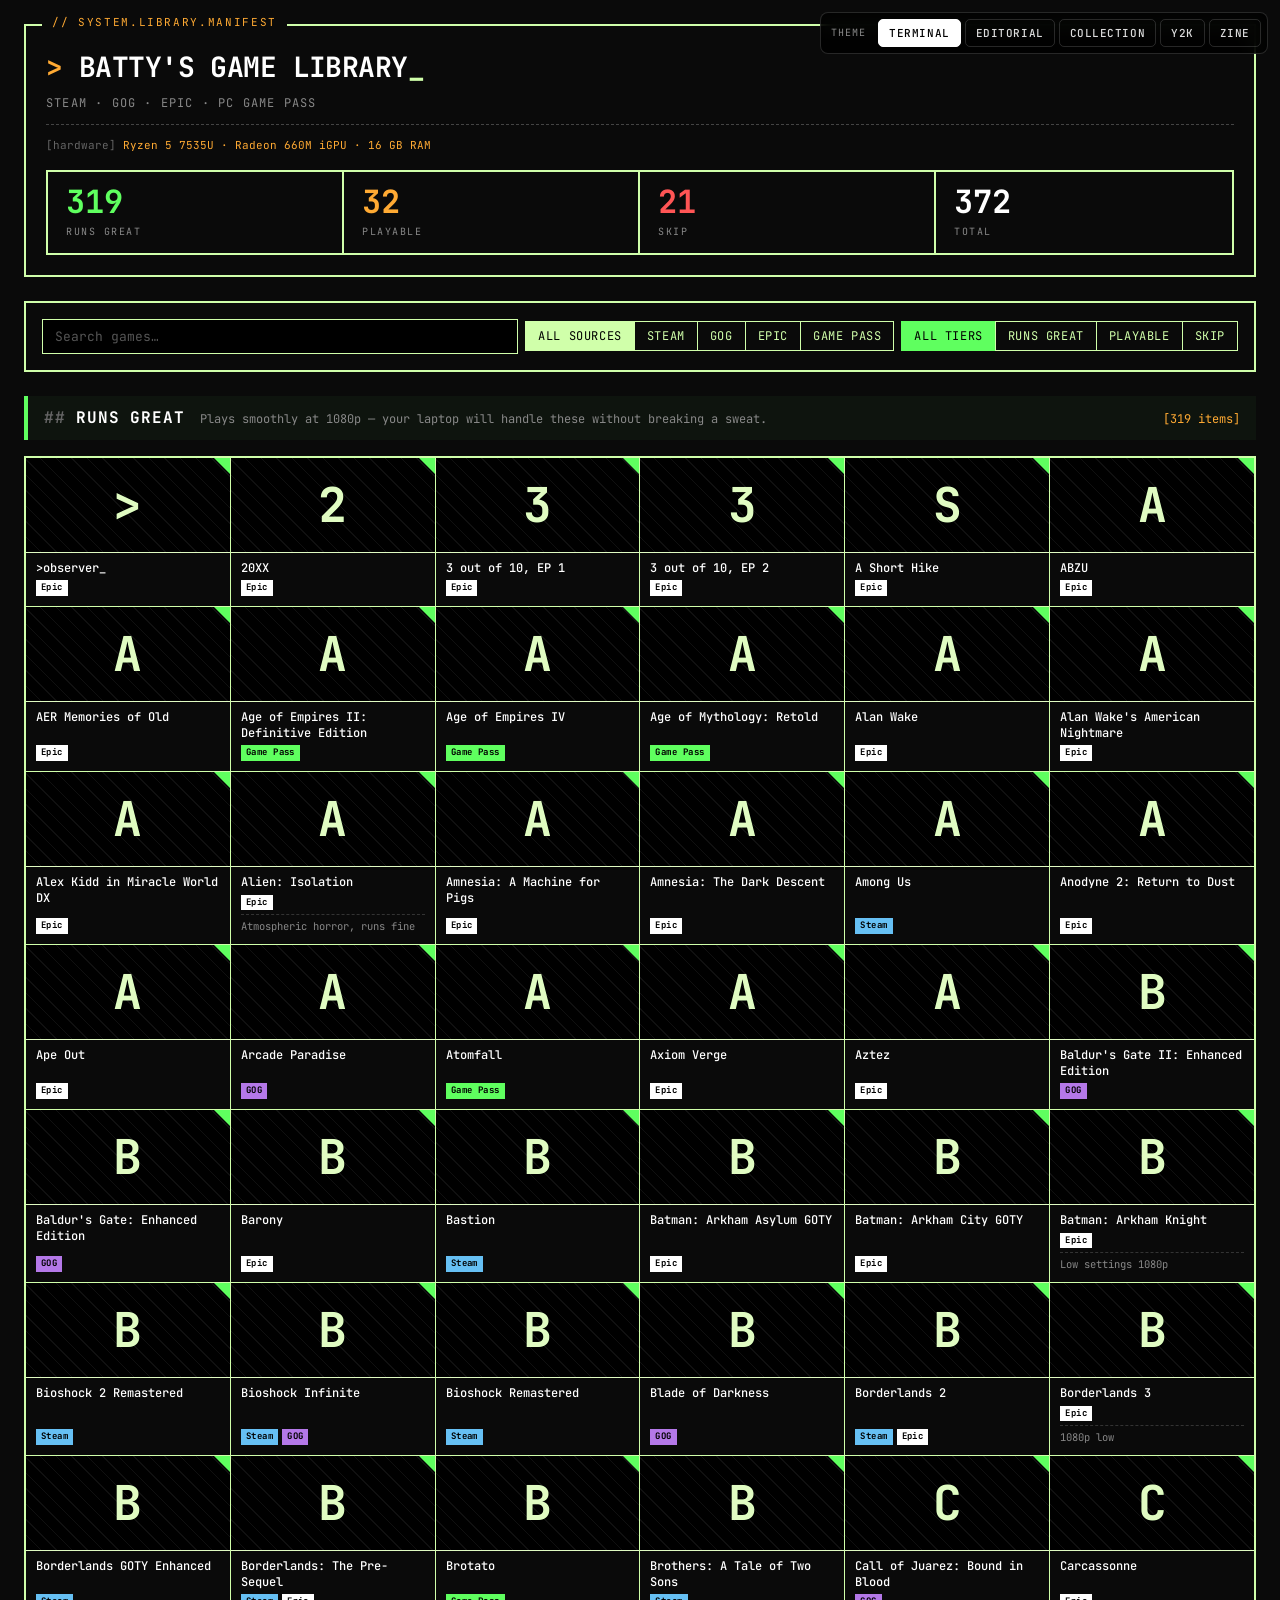
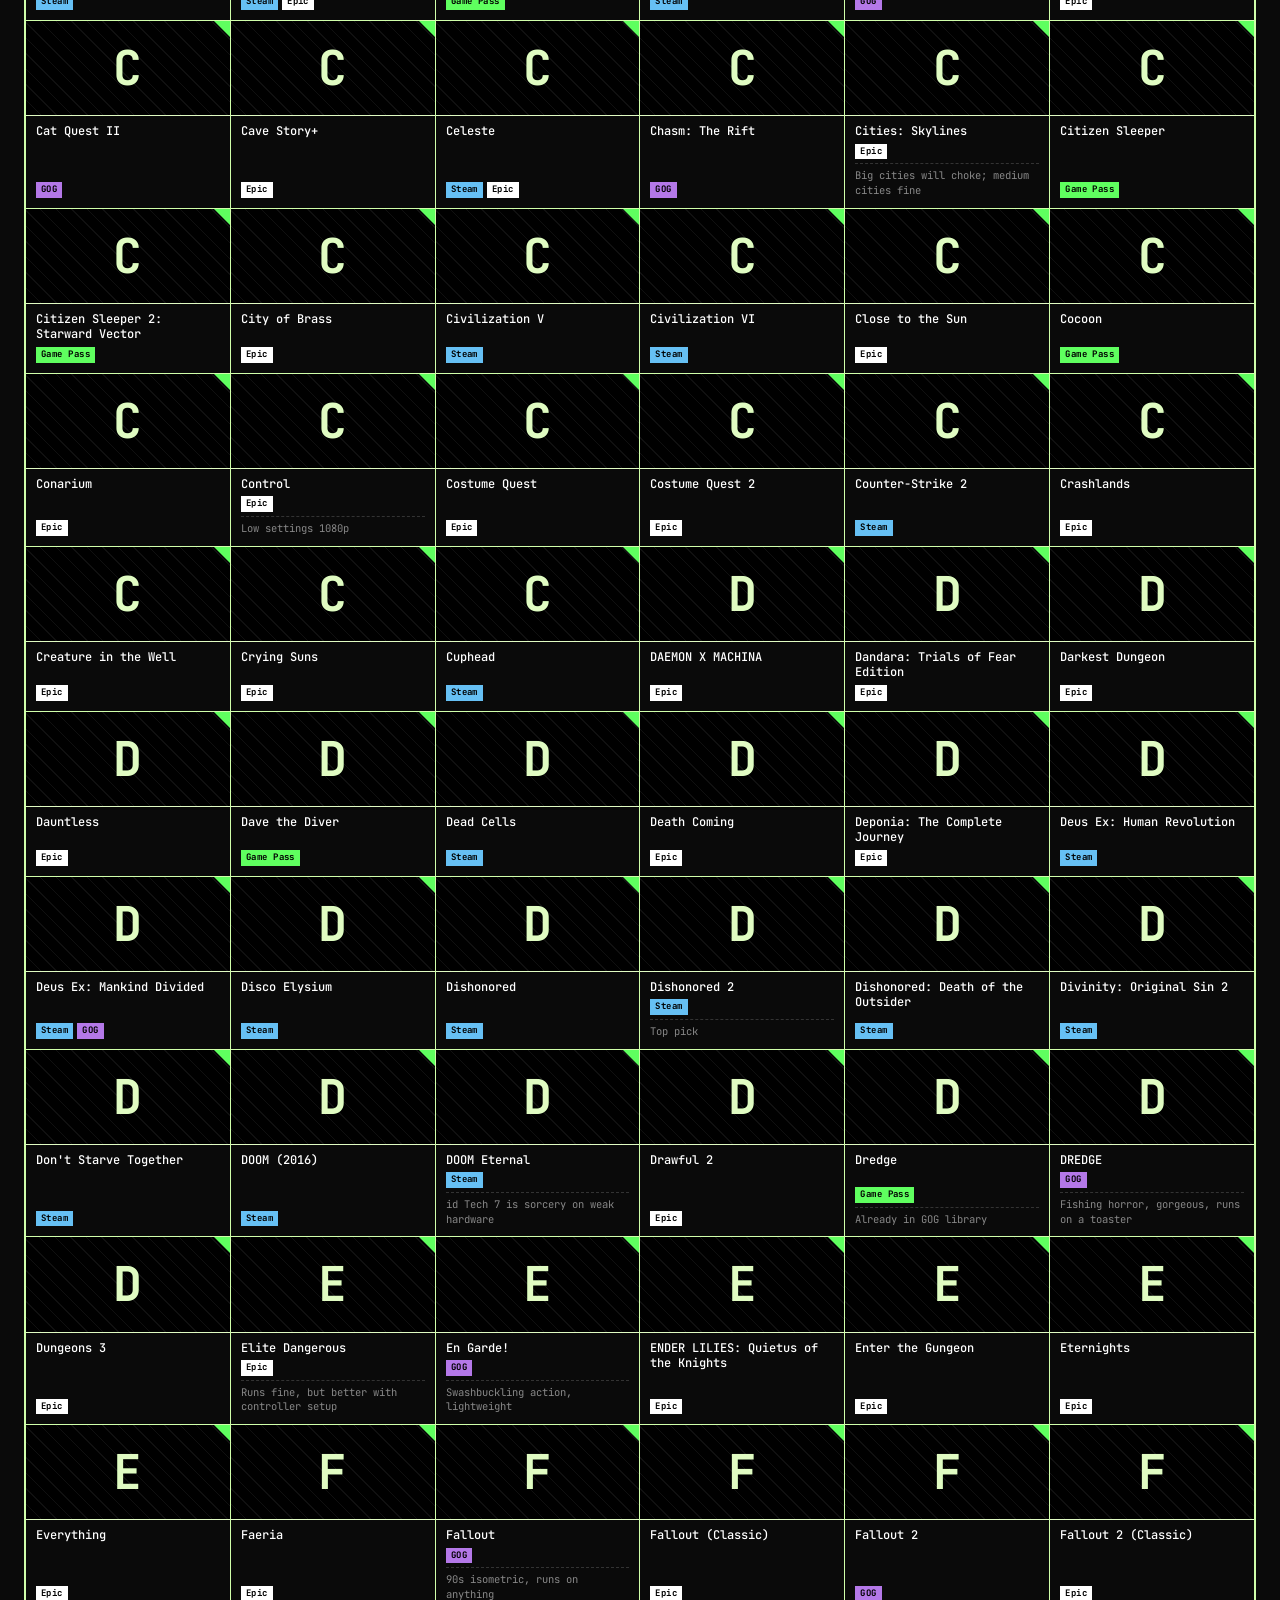
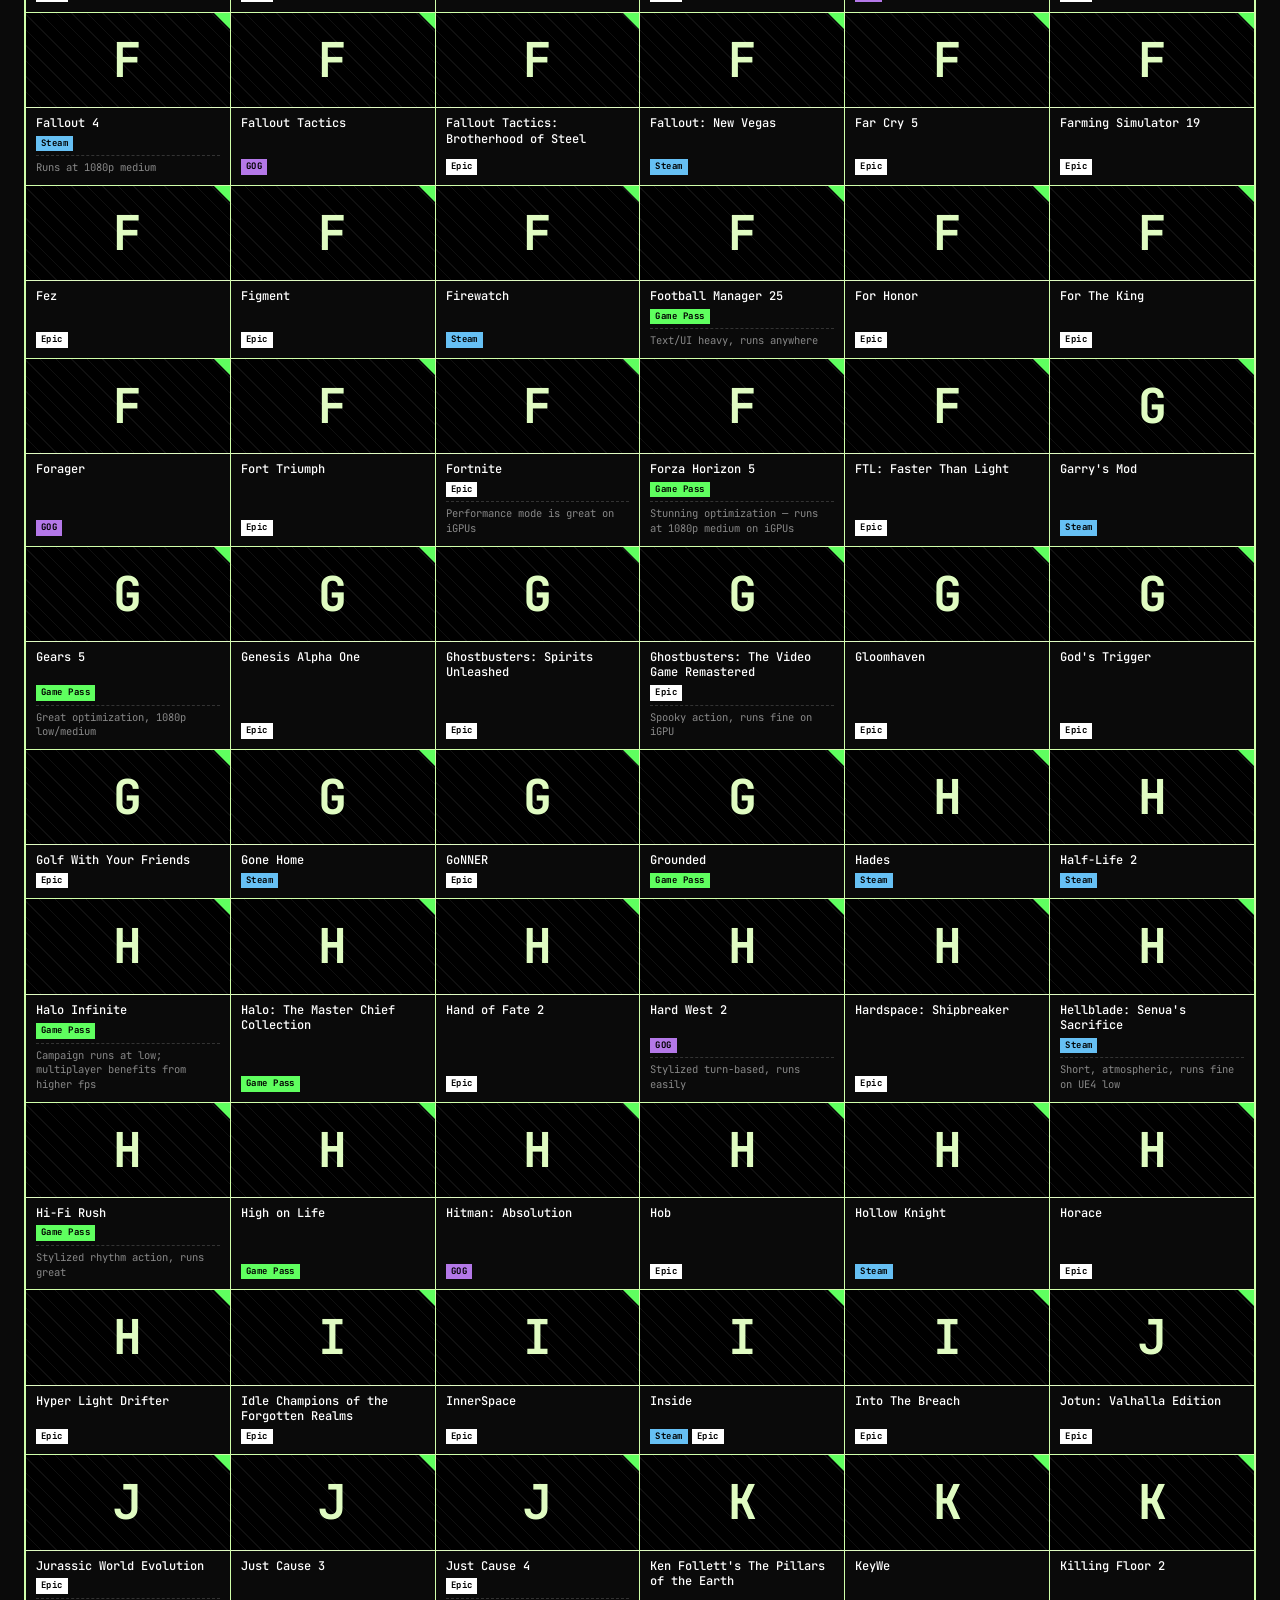
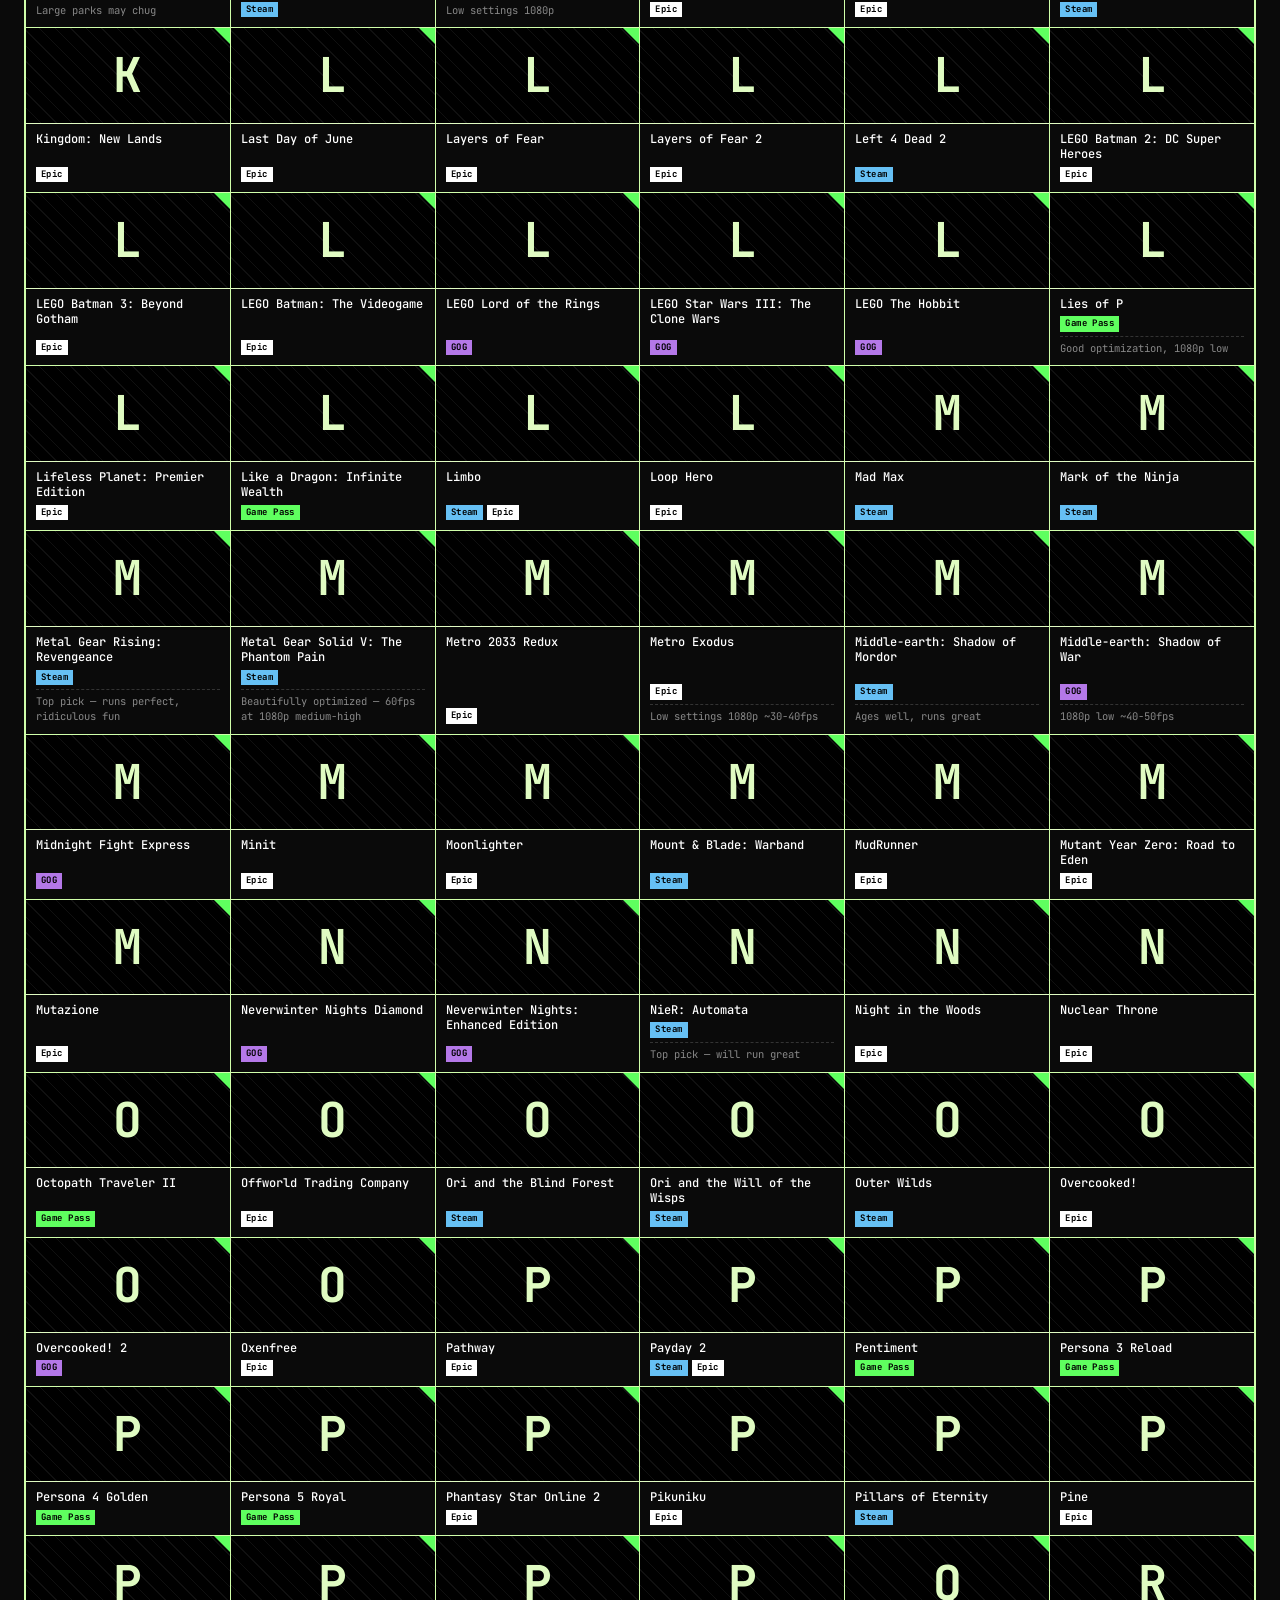
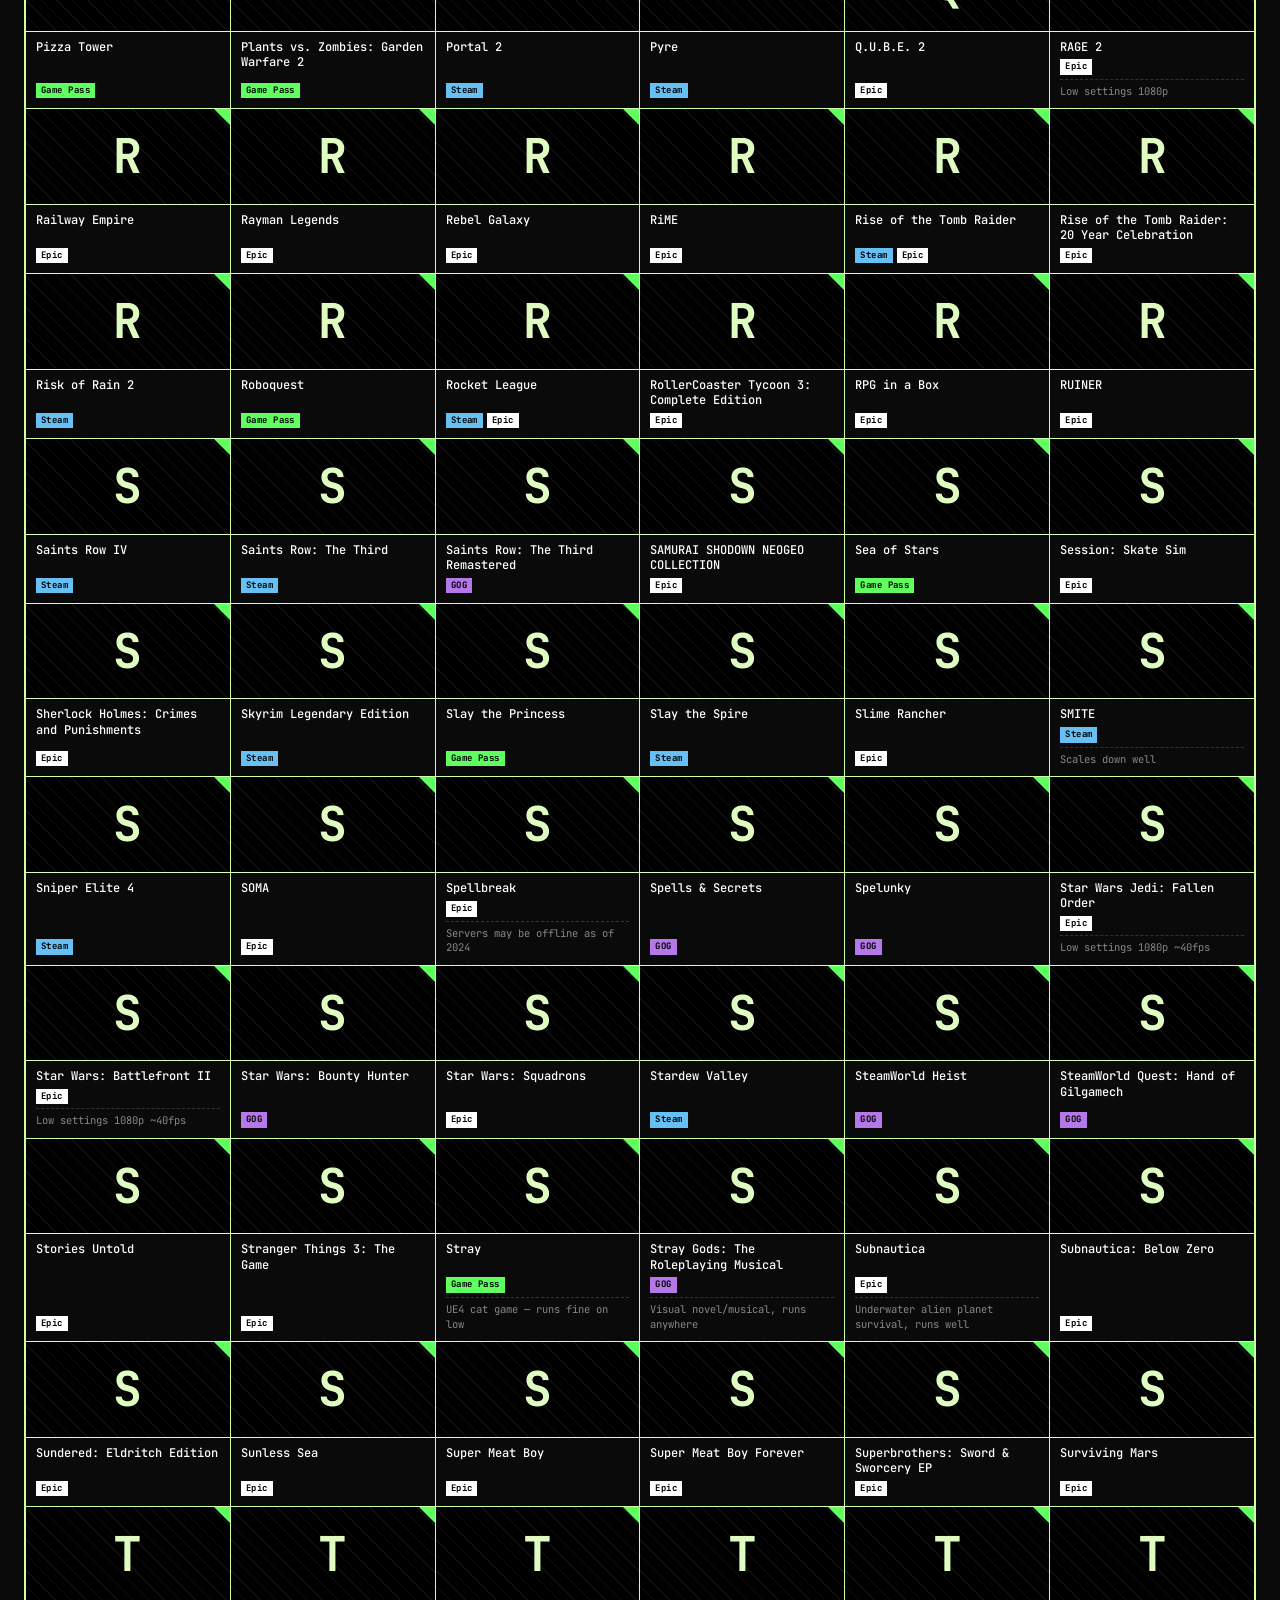
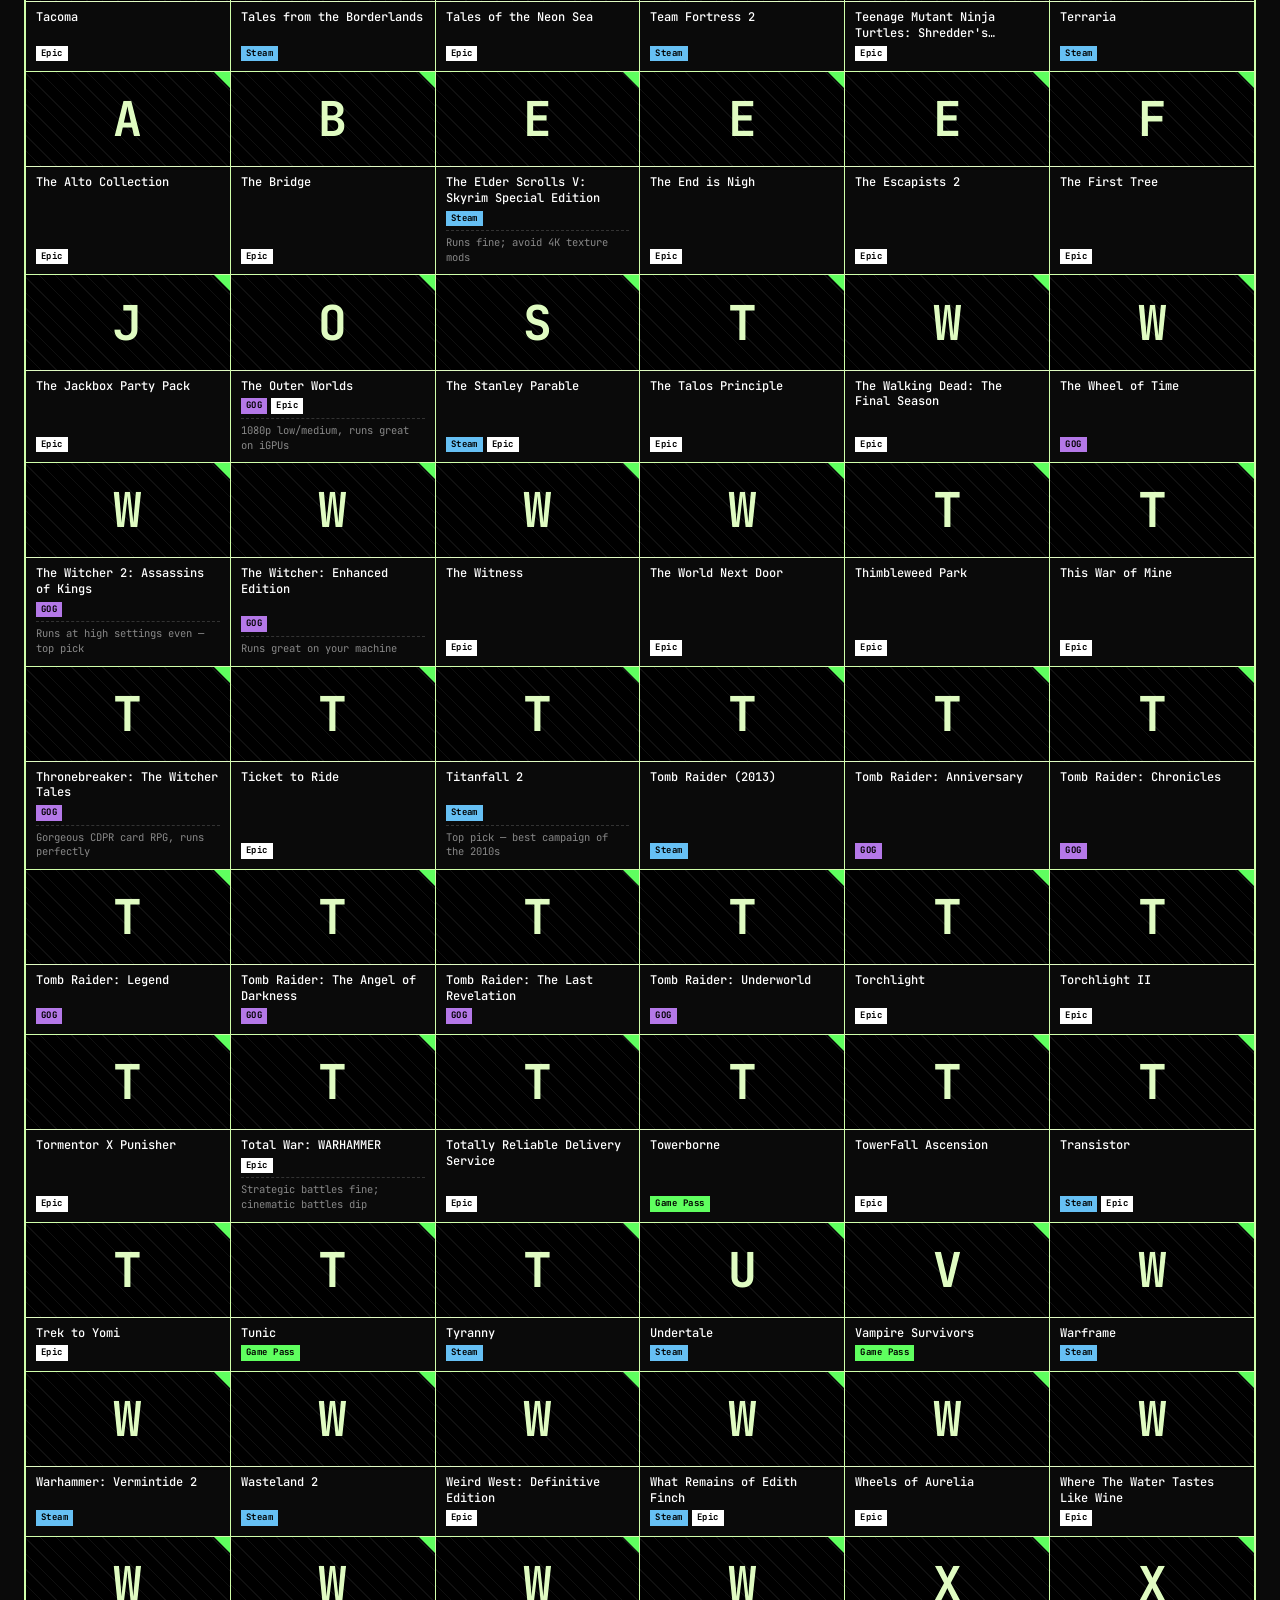
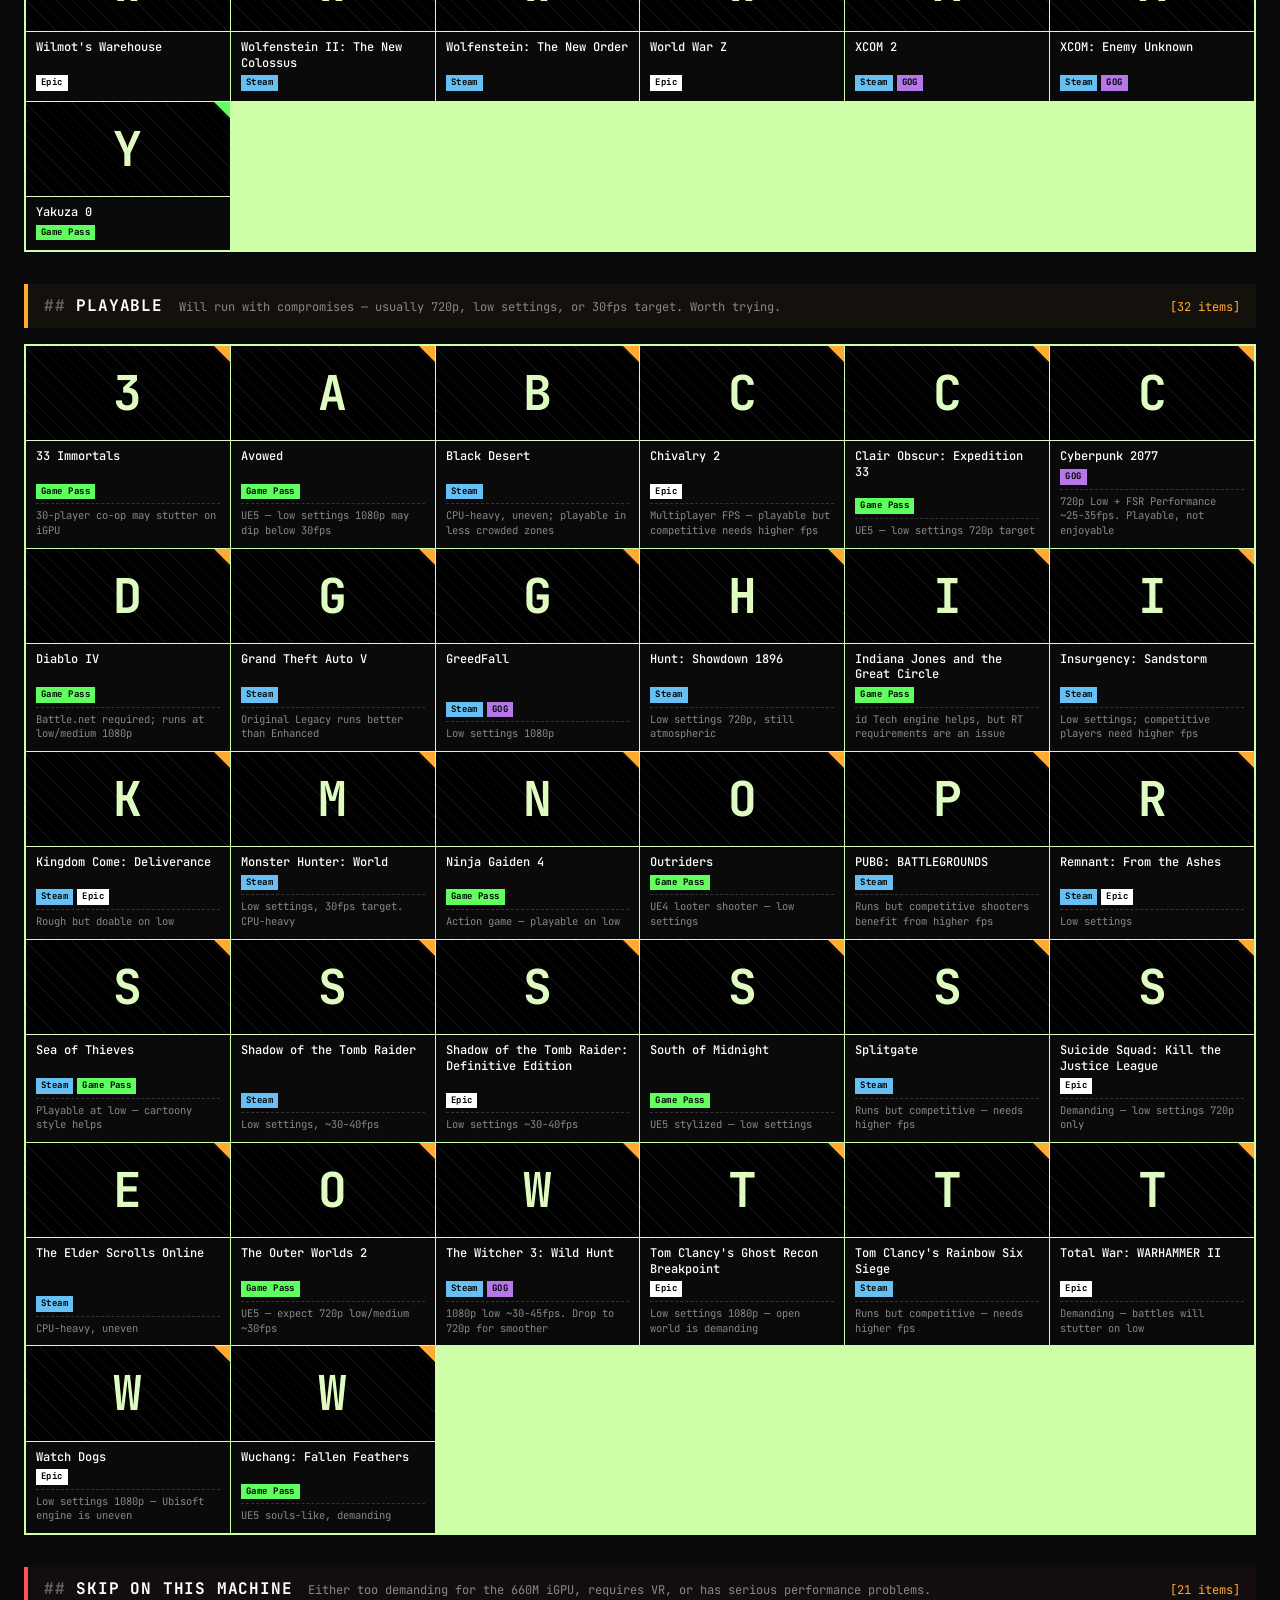
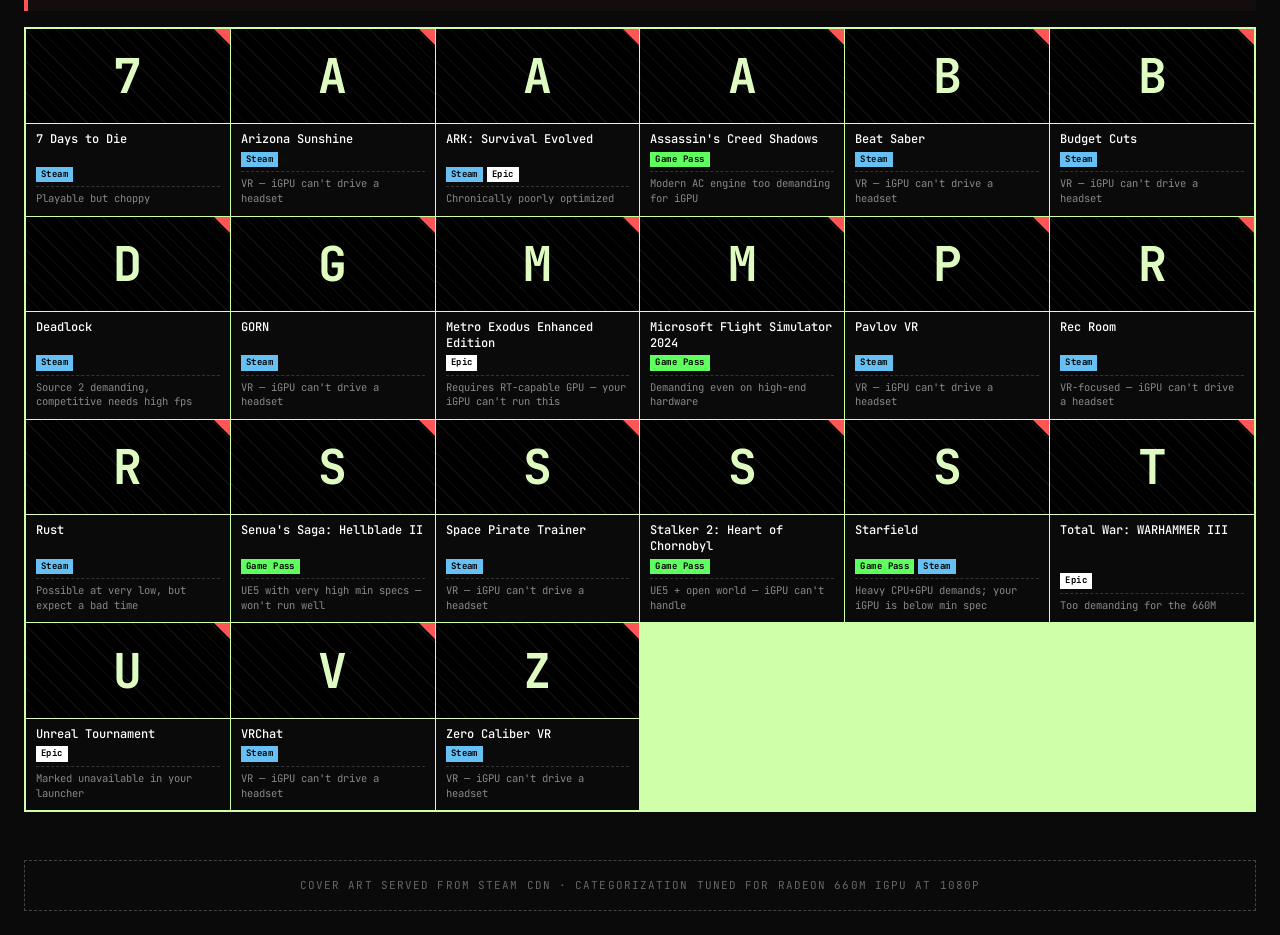
==== projects/games/index.html @ b52ccd3d "initial commit: Batty.Dev landing + build script + 4 projects - scripts/build-index.js: zero-dep gen" ====
<!DOCTYPE html>
<html lang="en" data-theme="brutalist">
<head>
<meta charset="UTF-8">
<meta name="viewport" content="width=device-width, initial-scale=1.0">
<title>Batty's Game Library</title>
<link rel="preconnect" href="https://fonts.googleapis.com">
<link rel="preconnect" href="https://fonts.gstatic.com" crossorigin>
<link href="https://fonts.googleapis.com/css2?family=JetBrains+Mono:wght@400;500;700&family=Playfair+Display:ital,wght@0,400;0,700;0,900;1,400&family=Inter:wght@400;500;600&family=VT323&family=Press+Start+2P&family=Space+Grotesk:wght@400;500;700&family=Caveat:wght@500;700&display=swap" rel="stylesheet">
<style>
/* ============================================================
   BASE LAYER — shared across all themes
   ============================================================ */
* { box-sizing: border-box; margin: 0; padding: 0; }
html, body { min-height: 100vh; }
body { transition: background 0.3s, color 0.3s; }
.hidden { display: none !important; }

/* ============================================================
   THEME 1: BRUTALIST / TERMINAL
   ============================================================ */
[data-theme="brutalist"] body {
  background: #0a0a0a;
  color: #d0ffaa;
  font-family: 'JetBrains Mono', 'Courier New', monospace;
  font-size: 14px;
  line-height: 1.5;
  padding: 0;
}
[data-theme="brutalist"] .wrap { max-width: 1400px; margin: 0 auto; padding: 24px; }
[data-theme="brutalist"] header { border: 2px solid #d0ffaa; padding: 20px; margin-bottom: 24px; position: relative; }
[data-theme="brutalist"] header::before {
  content: "// SYSTEM.LIBRARY.MANIFEST"; position: absolute; top: -12px; left: 16px;
  background: #0a0a0a; padding: 0 10px; font-size: 11px; letter-spacing: 0.15em; color: #ffaa33;
}
[data-theme="brutalist"] h1 {
  font-family: 'JetBrains Mono', monospace; font-size: 28px; font-weight: 700;
  letter-spacing: -0.02em; color: #ffffff; text-transform: uppercase;
}
[data-theme="brutalist"] h1::before { content: "> "; color: #ffaa33; }
[data-theme="brutalist"] h1::after { content: "_"; color: #d0ffaa; animation: blink 1s steps(1) infinite; }
@keyframes blink { 50% { opacity: 0; } }
[data-theme="brutalist"] .sub { color: #888; font-size: 12px; margin-top: 6px; letter-spacing: 0.1em; text-transform: uppercase; }
[data-theme="brutalist"] .specs { color: #ffaa33; font-size: 11px; margin-top: 12px; padding-top: 12px; border-top: 1px dashed #444; }
[data-theme="brutalist"] .specs::before { content: "[hardware] "; color: #666; }
[data-theme="brutalist"] .stats {
  display: grid; grid-template-columns: repeat(4, 1fr); gap: 0;
  border: 2px solid #d0ffaa; margin-top: 16px;
}
[data-theme="brutalist"] .stat {
  border-right: 2px solid #d0ffaa; padding: 14px 18px;
}
[data-theme="brutalist"] .stat:last-child { border-right: none; }
[data-theme="brutalist"] .stat-num { font-size: 32px; font-weight: 700; color: #ffffff; line-height: 1; }
[data-theme="brutalist"] .stat-label { font-size: 10px; color: #888; text-transform: uppercase; letter-spacing: 0.15em; margin-top: 6px; }
[data-theme="brutalist"] .stat-runs .stat-num { color: #5fff5f; }
[data-theme="brutalist"] .stat-play .stat-num { color: #ffaa33; }
[data-theme="brutalist"] .stat-skip .stat-num { color: #ff5555; }

[data-theme="brutalist"] .controls {
  display: flex; flex-wrap: wrap; gap: 8px; margin-bottom: 24px;
  padding: 16px; border: 2px solid #d0ffaa; align-items: center;
}
[data-theme="brutalist"] .search {
  flex: 1; min-width: 220px; background: #000; border: 1px solid #d0ffaa;
  color: #d0ffaa; padding: 8px 12px; font-family: inherit; font-size: 13px;
}
[data-theme="brutalist"] .search::placeholder { color: #555; }
[data-theme="brutalist"] .search:focus { outline: none; border-color: #ffaa33; box-shadow: 0 0 0 1px #ffaa33; }
[data-theme="brutalist"] .filter-group { display: flex; gap: 0; flex-wrap: wrap; }
[data-theme="brutalist"] .chip {
  background: transparent; border: 1px solid #d0ffaa; color: #d0ffaa;
  padding: 6px 12px; font-family: inherit; font-size: 12px; cursor: pointer;
  text-transform: uppercase; letter-spacing: 0.05em;
  border-radius: 0; margin-left: -1px;
}
[data-theme="brutalist"] .chip:hover { background: #d0ffaa11; }
[data-theme="brutalist"] .chip.active { background: #d0ffaa; color: #000; }
[data-theme="brutalist"] .chip.tier-runs.active { background: #5fff5f; border-color: #5fff5f; color: #000; }
[data-theme="brutalist"] .chip.tier-play.active { background: #ffaa33; border-color: #ffaa33; color: #000; }
[data-theme="brutalist"] .chip.tier-skip.active { background: #ff5555; border-color: #ff5555; color: #000; }

[data-theme="brutalist"] .tier { margin-bottom: 32px; }
[data-theme="brutalist"] .tier-head {
  display: flex; align-items: baseline; gap: 16px; margin-bottom: 16px;
  padding: 10px 16px; border-left: 4px solid;
}
[data-theme="brutalist"] .tier-runs .tier-head { border-left-color: #5fff5f; background: #5fff5f0a; }
[data-theme="brutalist"] .tier-play .tier-head { border-left-color: #ffaa33; background: #ffaa330a; }
[data-theme="brutalist"] .tier-skip .tier-head { border-left-color: #ff5555; background: #ff55550a; }
[data-theme="brutalist"] .tier-head h2 { font-family: inherit; font-size: 16px; font-weight: 700; text-transform: uppercase; color: #fff; letter-spacing: 0.05em; }
[data-theme="brutalist"] .tier-head h2::before { content: "## "; color: #666; }
[data-theme="brutalist"] .tier-head .desc { color: #888; font-size: 12px; flex: 1; }
[data-theme="brutalist"] .tier-head .count { color: #ffaa33; font-size: 12px; }
[data-theme="brutalist"] .tier-head .count::before { content: "["; }
[data-theme="brutalist"] .tier-head .count::after { content: " items]"; }

[data-theme="brutalist"] .grid {
  display: grid; grid-template-columns: repeat(auto-fill, minmax(190px, 1fr)); gap: 1px;
  background: #d0ffaa; border: 2px solid #d0ffaa;
}
[data-theme="brutalist"] .card {
  background: #0a0a0a; padding: 0; display: flex; flex-direction: column;
  position: relative; border-radius: 0;
}
[data-theme="brutalist"] .card:hover { background: #1a1a1a; }
[data-theme="brutalist"] .cover {
  aspect-ratio: 460/215; background: #000 center/cover no-repeat;
  filter: contrast(1.1) saturate(0.7);
  border-bottom: 1px solid #d0ffaa;
}
[data-theme="brutalist"] .cover.no-img {
  display: flex; align-items: center; justify-content: center;
  background: repeating-linear-gradient(45deg, #0a0a0a, #0a0a0a 10px, #1a1a1a 10px, #1a1a1a 11px);
}
[data-theme="brutalist"] .cover.no-img::after {
  content: attr(data-letter); font-family: inherit; font-size: 48px; font-weight: 700; color: #d0ffaa;
}
[data-theme="brutalist"] .card-body { padding: 8px 10px 10px; gap: 4px; display: flex; flex-direction: column; flex: 1; }
[data-theme="brutalist"] .name {
  font-size: 12px; font-weight: 500; color: #fff; line-height: 1.3;
  display: -webkit-box; -webkit-line-clamp: 2; -webkit-box-orient: vertical; overflow: hidden;
}
[data-theme="brutalist"] .meta { display: flex; gap: 4px; flex-wrap: wrap; margin-top: auto; }
[data-theme="brutalist"] .src { font-size: 9px; padding: 1px 5px; font-family: inherit; font-weight: 700; letter-spacing: 0.05em; }
[data-theme="brutalist"] .src-steam { background: #66c0f4; color: #000; }
[data-theme="brutalist"] .src-epic { background: #fff; color: #000; }
[data-theme="brutalist"] .src-gog { background: #b478e8; color: #000; }
[data-theme="brutalist"] .src-gamepass { background: #5fff5f; color: #000; }
[data-theme="brutalist"] .note { font-size: 10.5px; color: #888; line-height: 1.4; padding-top: 4px; border-top: 1px dashed #333; }
[data-theme="brutalist"] .badge-tier { display: none; }
[data-theme="brutalist"] .card::before {
  content: ""; position: absolute; top: 0; right: 0; width: 0; height: 0; z-index: 2;
  border-style: solid; border-width: 0 16px 16px 0;
}
[data-theme="brutalist"] .card[data-tier="runs"]::before { border-color: transparent #5fff5f transparent transparent; }
[data-theme="brutalist"] .card[data-tier="play"]::before { border-color: transparent #ffaa33 transparent transparent; }
[data-theme="brutalist"] .card[data-tier="skip"]::before { border-color: transparent #ff5555 transparent transparent; }

[data-theme="brutalist"] footer {
  margin-top: 48px; padding: 16px; border: 1px dashed #444;
  color: #666; font-size: 11px; text-align: center; text-transform: uppercase; letter-spacing: 0.1em;
}

/* ============================================================
   THEME 2: MAGAZINE / EDITORIAL
   ============================================================ */
[data-theme="magazine"] body {
  background: #f4f1ea;
  color: #1a1815;
  font-family: 'Inter', -apple-system, sans-serif;
  font-size: 15px;
  line-height: 1.6;
}
[data-theme="magazine"] .wrap { max-width: 1280px; margin: 0 auto; padding: 48px 32px 80px; }
[data-theme="magazine"] header {
  border-bottom: 3px double #1a1815; padding-bottom: 32px; margin-bottom: 40px;
  position: relative;
}
[data-theme="magazine"] header::before {
  content: "VOL. I — ISSUE 01"; position: absolute; top: 0; right: 0;
  font-family: 'Playfair Display', serif; font-style: italic;
  font-size: 13px; letter-spacing: 0.2em; color: #8b6f47;
}
[data-theme="magazine"] h1 {
  font-family: 'Playfair Display', Georgia, serif; font-size: 64px; font-weight: 900;
  letter-spacing: -0.03em; line-height: 0.95; color: #1a1815;
  margin-top: 24px;
}
[data-theme="magazine"] .sub {
  font-family: 'Playfair Display', serif; font-style: italic; font-size: 20px;
  color: #8b6f47; margin-top: 12px; font-weight: 400;
}
[data-theme="magazine"] .specs {
  margin-top: 20px; font-family: 'JetBrains Mono', monospace;
  font-size: 11px; letter-spacing: 0.1em; color: #6b5d4a; text-transform: uppercase;
}
[data-theme="magazine"] .stats {
  display: grid; grid-template-columns: repeat(4, 1fr); gap: 0;
  margin-top: 32px; border-top: 1px solid #1a1815; border-bottom: 1px solid #1a1815;
}
[data-theme="magazine"] .stat { padding: 20px; border-right: 1px solid #1a1815; }
[data-theme="magazine"] .stat:last-child { border-right: none; }
[data-theme="magazine"] .stat-num {
  font-family: 'Playfair Display', serif; font-size: 44px; font-weight: 900;
  color: #1a1815; line-height: 1;
}
[data-theme="magazine"] .stat-label {
  font-family: 'JetBrains Mono', monospace; font-size: 10px; text-transform: uppercase;
  letter-spacing: 0.2em; color: #8b6f47; margin-top: 8px;
}
[data-theme="magazine"] .stat-runs .stat-num { color: #2d5a3f; }
[data-theme="magazine"] .stat-play .stat-num { color: #a86b1f; }
[data-theme="magazine"] .stat-skip .stat-num { color: #8b2926; }

[data-theme="magazine"] .controls {
  display: flex; flex-wrap: wrap; gap: 16px; margin-bottom: 40px;
  padding: 20px 0; border-top: 1px solid #d4ccba; border-bottom: 1px solid #d4ccba;
  align-items: center;
}
[data-theme="magazine"] .search {
  flex: 1; min-width: 240px; background: transparent; border: none;
  border-bottom: 1px solid #1a1815; color: #1a1815; padding: 8px 4px;
  font-family: 'Playfair Display', serif; font-style: italic; font-size: 18px;
}
[data-theme="magazine"] .search::placeholder { color: #b5a890; }
[data-theme="magazine"] .search:focus { outline: none; border-bottom-color: #8b2926; border-bottom-width: 2px; }
[data-theme="magazine"] .filter-group { display: flex; gap: 8px; flex-wrap: wrap; }
[data-theme="magazine"] .chip {
  background: transparent; border: 1px solid #1a1815; color: #1a1815;
  padding: 6px 14px; border-radius: 999px; font-size: 12px; cursor: pointer;
  font-family: inherit; font-weight: 500;
  transition: background 0.15s;
}
[data-theme="magazine"] .chip:hover { background: #1a181510; }
[data-theme="magazine"] .chip.active { background: #1a1815; color: #f4f1ea; }

[data-theme="magazine"] .tier { margin-bottom: 64px; }
[data-theme="magazine"] .tier-head {
  display: flex; align-items: baseline; gap: 20px; margin-bottom: 32px;
  padding-bottom: 12px; border-bottom: 1px solid #1a1815;
}
[data-theme="magazine"] .tier-head h2 {
  font-family: 'Playfair Display', serif; font-size: 36px; font-weight: 900;
  color: #1a1815; letter-spacing: -0.02em; line-height: 1;
}
[data-theme="magazine"] .tier-head h2::before {
  display: inline-block; width: 14px; height: 14px; border-radius: 50%;
  margin-right: 14px; vertical-align: middle; content: "";
}
[data-theme="magazine"] .tier-runs .tier-head h2::before { background: #2d5a3f; }
[data-theme="magazine"] .tier-play .tier-head h2::before { background: #a86b1f; }
[data-theme="magazine"] .tier-skip .tier-head h2::before { background: #8b2926; }
[data-theme="magazine"] .tier-head .desc {
  font-family: 'Playfair Display', serif; font-style: italic; font-size: 16px;
  color: #6b5d4a; flex: 1;
}
[data-theme="magazine"] .tier-head .count {
  font-family: 'JetBrains Mono', monospace; font-size: 13px;
  color: #8b6f47; font-variant-numeric: tabular-nums;
}

[data-theme="magazine"] .grid {
  display: grid; grid-template-columns: repeat(auto-fill, minmax(200px, 1fr)); gap: 24px;
}
[data-theme="magazine"] .card {
  background: transparent; border-radius: 0; overflow: visible;
  display: flex; flex-direction: column; position: relative;
}
[data-theme="magazine"] .cover {
  aspect-ratio: 460/215; background: #d4ccba center/cover no-repeat;
  border-bottom: 2px solid #1a1815;
  filter: grayscale(0.15) contrast(1.05);
}
[data-theme="magazine"] .card:hover .cover { filter: grayscale(0) contrast(1.1); }
[data-theme="magazine"] .cover.no-img {
  display: flex; align-items: center; justify-content: center;
  background: #e8dfc8;
}
[data-theme="magazine"] .cover.no-img::after {
  content: attr(data-letter); font-family: 'Playfair Display', serif;
  font-size: 72px; font-style: italic; font-weight: 900; color: #8b6f47;
}
[data-theme="magazine"] .card-body { padding: 12px 0 0; gap: 6px; display: flex; flex-direction: column; flex: 1; }
[data-theme="magazine"] .name {
  font-family: 'Playfair Display', serif; font-size: 17px; font-weight: 700;
  line-height: 1.2; color: #1a1815;
  display: -webkit-box; -webkit-line-clamp: 2; -webkit-box-orient: vertical; overflow: hidden;
}
[data-theme="magazine"] .meta { display: flex; gap: 6px; flex-wrap: wrap; margin-top: 4px; }
[data-theme="magazine"] .src {
  font-family: 'JetBrains Mono', monospace; font-size: 9px; padding: 2px 6px;
  text-transform: uppercase; letter-spacing: 0.08em; font-weight: 500;
  border: 1px solid #1a1815; color: #1a1815; background: transparent;
}
[data-theme="magazine"] .note {
  font-family: 'Playfair Display', serif; font-style: italic; font-size: 13px;
  color: #6b5d4a; line-height: 1.4; margin-top: 4px;
}
[data-theme="magazine"] .badge-tier { display: none; }
[data-theme="magazine"] footer {
  margin-top: 64px; padding-top: 24px; border-top: 3px double #1a1815;
  color: #8b6f47; font-size: 12px; text-align: center;
  font-family: 'Playfair Display', serif; font-style: italic;
}

/* ============================================================
   THEME 3: TRADING CARD / COLLECTION
   ============================================================ */
[data-theme="cards"] body {
  background: #1a1530;
  background-image:
    radial-gradient(circle at 20% 10%, #4a2870 0%, transparent 40%),
    radial-gradient(circle at 80% 80%, #2a4a70 0%, transparent 40%),
    linear-gradient(180deg, #1a1530 0%, #0f0a20 100%);
  background-attachment: fixed;
  color: #f0e8ff;
  font-family: 'Space Grotesk', sans-serif;
  font-size: 14px; line-height: 1.5;
}
[data-theme="cards"] .wrap { max-width: 1400px; margin: 0 auto; padding: 32px 24px 64px; }
[data-theme="cards"] header { padding-bottom: 24px; margin-bottom: 32px; }
[data-theme="cards"] h1 {
  font-family: 'Space Grotesk', sans-serif; font-size: 38px; font-weight: 700;
  letter-spacing: -0.02em;
  background: linear-gradient(135deg, #ffd700 0%, #ff6ec4 50%, #7873f5 100%);
  -webkit-background-clip: text; background-clip: text; color: transparent;
}
[data-theme="cards"] .sub { color: #b8a8d8; font-size: 14px; margin-top: 4px; }
[data-theme="cards"] .specs { color: #7d6da8; font-size: 12px; margin-top: 12px; font-family: 'JetBrains Mono', monospace; }
[data-theme="cards"] .stats {
  display: grid; grid-template-columns: repeat(auto-fit, minmax(140px, 1fr));
  gap: 12px; margin-top: 20px;
}
[data-theme="cards"] .stat {
  background: rgba(255,255,255,0.04); border: 1px solid rgba(255,255,255,0.1);
  border-radius: 12px; padding: 14px 18px; backdrop-filter: blur(10px);
}
[data-theme="cards"] .stat-num { font-size: 28px; font-weight: 700; }
[data-theme="cards"] .stat-label { font-size: 11px; color: #b8a8d8; text-transform: uppercase; letter-spacing: 0.08em; margin-top: 2px; }
[data-theme="cards"] .stat-runs .stat-num { color: #6ee7b7; }
[data-theme="cards"] .stat-play .stat-num { color: #fbbf24; }
[data-theme="cards"] .stat-skip .stat-num { color: #f87171; }

[data-theme="cards"] .controls {
  display: flex; gap: 12px; flex-wrap: wrap; align-items: center;
  margin-bottom: 32px; padding: 16px;
  background: rgba(255,255,255,0.04); border: 1px solid rgba(255,255,255,0.1);
  border-radius: 16px; backdrop-filter: blur(10px);
}
[data-theme="cards"] .search {
  flex: 1; min-width: 220px; background: rgba(0,0,0,0.3); border: 1px solid rgba(255,255,255,0.15);
  color: #f0e8ff; padding: 10px 14px; border-radius: 10px; font-size: 14px; font-family: inherit;
}
[data-theme="cards"] .search:focus { outline: none; border-color: #ff6ec4; }
[data-theme="cards"] .search::placeholder { color: #6b5d8c; }
[data-theme="cards"] .filter-group { display: flex; gap: 6px; flex-wrap: wrap; }
[data-theme="cards"] .chip {
  background: rgba(255,255,255,0.06); border: 1px solid rgba(255,255,255,0.15);
  color: #d8c8f0; padding: 8px 14px; border-radius: 999px; font-size: 13px;
  cursor: pointer; font-family: inherit; font-weight: 500;
}
[data-theme="cards"] .chip:hover { background: rgba(255,255,255,0.1); }
[data-theme="cards"] .chip.active {
  background: linear-gradient(135deg, #ff6ec4, #7873f5);
  border-color: transparent; color: #fff;
}

[data-theme="cards"] .tier { margin-bottom: 48px; }
[data-theme="cards"] .tier-head { display: flex; align-items: baseline; gap: 16px; margin-bottom: 20px; padding: 0 4px; }
[data-theme="cards"] .tier-head h2 { font-size: 22px; font-weight: 700; letter-spacing: -0.01em; }
[data-theme="cards"] .tier-runs .tier-head h2 { color: #6ee7b7; }
[data-theme="cards"] .tier-play .tier-head h2 { color: #fbbf24; }
[data-theme="cards"] .tier-skip .tier-head h2 { color: #f87171; }
[data-theme="cards"] .tier-head .desc { color: #b8a8d8; font-size: 13px; flex: 1; }
[data-theme="cards"] .tier-head .count {
  background: rgba(255,255,255,0.08); padding: 4px 12px; border-radius: 999px;
  font-size: 12px; font-family: 'JetBrains Mono', monospace; color: #d8c8f0;
}

[data-theme="cards"] .grid {
  display: grid; grid-template-columns: repeat(auto-fill, minmax(200px, 1fr)); gap: 18px;
}
[data-theme="cards"] .card {
  background: linear-gradient(160deg, rgba(255,255,255,0.08), rgba(255,255,255,0.02));
  border: 1.5px solid rgba(255,255,255,0.15); border-radius: 14px;
  overflow: hidden; padding: 8px; display: flex; flex-direction: column; gap: 8px;
  position: relative; transition: transform 0.25s, box-shadow 0.25s, border-color 0.25s;
  backdrop-filter: blur(8px);
}
[data-theme="cards"] .card:hover {
  transform: translateY(-4px) rotateX(2deg);
  box-shadow: 0 16px 40px rgba(0,0,0,0.4), 0 0 0 1px rgba(255,255,255,0.2);
  border-color: rgba(255,255,255,0.3);
}
[data-theme="cards"] .card[data-tier="runs"] {
  border-color: rgba(110, 231, 183, 0.4);
  background: linear-gradient(160deg, rgba(110,231,183,0.1), rgba(255,255,255,0.02));
}
[data-theme="cards"] .card[data-tier="runs"]:hover {
  box-shadow: 0 16px 40px rgba(0,0,0,0.4), 0 0 24px rgba(110, 231, 183, 0.3);
}
[data-theme="cards"] .card[data-tier="play"] {
  border-color: rgba(251, 191, 36, 0.35);
}
[data-theme="cards"] .card[data-tier="skip"] {
  border-color: rgba(248, 113, 113, 0.3);
  opacity: 0.85;
}
[data-theme="cards"] .cover {
  aspect-ratio: 460/215; background: rgba(0,0,0,0.4) center/cover no-repeat;
  border-radius: 10px; border: 1px solid rgba(255,255,255,0.08);
}
[data-theme="cards"] .cover.no-img {
  display: flex; align-items: center; justify-content: center;
  background: linear-gradient(135deg, rgba(255,110,196,0.2), rgba(120,115,245,0.2));
}
[data-theme="cards"] .cover.no-img::after {
  content: attr(data-letter); font-size: 56px; font-weight: 700; color: rgba(255,255,255,0.5);
}
[data-theme="cards"] .card-body { padding: 0 4px 4px; gap: 6px; display: flex; flex-direction: column; flex: 1; }
[data-theme="cards"] .name {
  font-size: 14px; font-weight: 600; line-height: 1.25; color: #f0e8ff;
  display: -webkit-box; -webkit-line-clamp: 2; -webkit-box-orient: vertical; overflow: hidden;
}
[data-theme="cards"] .meta { display: flex; gap: 5px; flex-wrap: wrap; margin-top: auto; }
[data-theme="cards"] .src {
  font-size: 9px; font-weight: 600; padding: 2px 7px; border-radius: 6px;
  text-transform: uppercase; letter-spacing: 0.06em;
}
[data-theme="cards"] .src-steam { background: rgba(102, 192, 244, 0.2); color: #a8d8f4; border: 1px solid rgba(102, 192, 244, 0.3); }
[data-theme="cards"] .src-epic { background: rgba(255, 255, 255, 0.1); color: #f0f0f0; border: 1px solid rgba(255, 255, 255, 0.2); }
[data-theme="cards"] .src-gog { background: rgba(180, 120, 232, 0.2); color: #d8b8f0; border: 1px solid rgba(180, 120, 232, 0.3); }
[data-theme="cards"] .src-gamepass { background: rgba(110, 231, 183, 0.18); color: #9eebc8; border: 1px solid rgba(110, 231, 183, 0.3); }
[data-theme="cards"] .note { font-size: 11.5px; color: #b8a8d8; line-height: 1.4; }
[data-theme="cards"] .badge-tier {
  position: absolute; top: 14px; right: 14px; width: 12px; height: 12px;
  border-radius: 50%; box-shadow: 0 0 0 2px rgba(0,0,0,0.5), 0 0 8px currentColor; z-index: 2;
}
[data-theme="cards"] .badge-tier.runs { background: #6ee7b7; color: #6ee7b7; }
[data-theme="cards"] .badge-tier.play { background: #fbbf24; color: #fbbf24; }
[data-theme="cards"] .badge-tier.skip { background: #f87171; color: #f87171; }
[data-theme="cards"] footer { margin-top: 48px; padding-top: 24px; border-top: 1px solid rgba(255,255,255,0.1); color: #7d6da8; font-size: 12px; text-align: center; }

/* ============================================================
   THEME 4: Y2K / RETRO GAMING
   ============================================================ */
[data-theme="y2k"] body {
  background: #0d0a2c;
  background-image:
    linear-gradient(180deg, #0d0a2c 0%, #1a0f3a 50%, #2c0f4a 100%),
    repeating-linear-gradient(0deg, transparent 0, transparent 2px, rgba(0,0,0,0.15) 2px, rgba(0,0,0,0.15) 3px);
  background-attachment: fixed;
  color: #e8f4ff;
  font-family: 'Space Grotesk', sans-serif;
  font-size: 14px; line-height: 1.5;
  position: relative;
}
[data-theme="y2k"] body::after {
  content: ""; position: fixed; inset: 0;
  background: repeating-linear-gradient(0deg, transparent 0, transparent 3px, rgba(0,255,255,0.025) 3px, rgba(0,255,255,0.025) 4px);
  pointer-events: none; z-index: 1000;
}
[data-theme="y2k"] .wrap { max-width: 1400px; margin: 0 auto; padding: 28px 24px 64px; position: relative; z-index: 1; }
[data-theme="y2k"] header { padding-bottom: 20px; margin-bottom: 28px; border-bottom: 2px solid #ff00aa; }
[data-theme="y2k"] h1 {
  font-family: 'Press Start 2P', monospace; font-size: 28px; line-height: 1.3;
  background: linear-gradient(180deg, #fff 0%, #00f0ff 50%, #ff00aa 100%);
  -webkit-background-clip: text; background-clip: text; color: transparent;
  text-shadow: 0 0 16px rgba(0, 240, 255, 0.5);
  letter-spacing: -0.01em;
}
[data-theme="y2k"] .sub {
  font-family: 'VT323', monospace; font-size: 22px; color: #00f0ff;
  margin-top: 8px; text-shadow: 0 0 8px rgba(0, 240, 255, 0.6);
}
[data-theme="y2k"] .specs {
  font-family: 'VT323', monospace; font-size: 18px; color: #ffaa44;
  margin-top: 8px; text-shadow: 0 0 8px rgba(255, 170, 68, 0.4);
}
[data-theme="y2k"] .stats {
  display: grid; grid-template-columns: repeat(auto-fit, minmax(140px, 1fr));
  gap: 12px; margin-top: 18px;
}
[data-theme="y2k"] .stat {
  background: linear-gradient(180deg, rgba(255,0,170,0.1), rgba(0,240,255,0.05));
  border: 2px solid #ff00aa; border-radius: 4px; padding: 12px 16px;
  box-shadow: inset 0 0 12px rgba(0,240,255,0.2), 0 0 12px rgba(255,0,170,0.3);
}
[data-theme="y2k"] .stat-num {
  font-family: 'Press Start 2P', monospace; font-size: 22px;
  color: #00f0ff; text-shadow: 0 0 8px rgba(0,240,255,0.8);
}
[data-theme="y2k"] .stat-label {
  font-family: 'VT323', monospace; font-size: 16px; color: #ff88dd;
  text-transform: uppercase; letter-spacing: 0.1em; margin-top: 4px;
}
[data-theme="y2k"] .stat-runs .stat-num { color: #00ff88; text-shadow: 0 0 8px rgba(0,255,136,0.8); }
[data-theme="y2k"] .stat-play .stat-num { color: #ffdd44; text-shadow: 0 0 8px rgba(255,221,68,0.8); }
[data-theme="y2k"] .stat-skip .stat-num { color: #ff4488; text-shadow: 0 0 8px rgba(255,68,136,0.8); }

[data-theme="y2k"] .controls {
  display: flex; flex-wrap: wrap; gap: 10px; align-items: center;
  margin-bottom: 28px; padding: 14px;
  background: linear-gradient(180deg, rgba(0,240,255,0.06), rgba(255,0,170,0.06));
  border: 2px solid #00f0ff; border-radius: 4px;
  box-shadow: inset 0 0 16px rgba(0,240,255,0.15);
}
[data-theme="y2k"] .search {
  flex: 1; min-width: 220px;
  background: rgba(0,0,0,0.5); border: 2px solid #00f0ff; border-radius: 4px;
  color: #00f0ff; padding: 8px 12px;
  font-family: 'VT323', monospace; font-size: 18px;
  text-shadow: 0 0 6px rgba(0,240,255,0.6);
}
[data-theme="y2k"] .search:focus { outline: none; border-color: #ff00aa; box-shadow: 0 0 12px rgba(255,0,170,0.5); }
[data-theme="y2k"] .search::placeholder { color: #557; }
[data-theme="y2k"] .filter-group { display: flex; gap: 6px; flex-wrap: wrap; }
[data-theme="y2k"] .chip {
  background: linear-gradient(180deg, rgba(255,0,170,0.15), rgba(0,0,0,0.3));
  border: 2px solid #ff00aa; color: #ff88dd;
  padding: 5px 12px; font-family: 'VT323', monospace; font-size: 16px;
  cursor: pointer; border-radius: 3px;
  text-transform: uppercase; letter-spacing: 0.08em;
  text-shadow: 0 0 6px rgba(255,0,170,0.6);
}
[data-theme="y2k"] .chip:hover { background: rgba(255,0,170,0.25); }
[data-theme="y2k"] .chip.active {
  background: #ff00aa; color: #fff;
  box-shadow: 0 0 12px rgba(255,0,170,0.8); border-color: #ff88dd;
}

[data-theme="y2k"] .tier { margin-bottom: 36px; }
[data-theme="y2k"] .tier-head {
  display: flex; align-items: baseline; gap: 16px; margin-bottom: 18px;
  padding: 10px 14px; border: 2px solid #00f0ff; border-radius: 4px;
  background: linear-gradient(90deg, rgba(0,240,255,0.1), transparent);
  box-shadow: inset 0 0 12px rgba(0,240,255,0.15);
}
[data-theme="y2k"] .tier-head h2 {
  font-family: 'Press Start 2P', monospace; font-size: 14px; color: #00f0ff;
  text-shadow: 0 0 8px rgba(0,240,255,0.8); line-height: 1.4;
}
[data-theme="y2k"] .tier-runs .tier-head { border-color: #00ff88; box-shadow: inset 0 0 12px rgba(0,255,136,0.15); }
[data-theme="y2k"] .tier-runs .tier-head h2 { color: #00ff88; text-shadow: 0 0 8px rgba(0,255,136,0.8); }
[data-theme="y2k"] .tier-play .tier-head { border-color: #ffdd44; box-shadow: inset 0 0 12px rgba(255,221,68,0.15); }
[data-theme="y2k"] .tier-play .tier-head h2 { color: #ffdd44; text-shadow: 0 0 8px rgba(255,221,68,0.8); }
[data-theme="y2k"] .tier-skip .tier-head { border-color: #ff4488; box-shadow: inset 0 0 12px rgba(255,68,136,0.15); }
[data-theme="y2k"] .tier-skip .tier-head h2 { color: #ff4488; text-shadow: 0 0 8px rgba(255,68,136,0.8); }
[data-theme="y2k"] .tier-head .desc { font-family: 'VT323', monospace; font-size: 16px; color: #aaccff; flex: 1; }
[data-theme="y2k"] .tier-head .count { font-family: 'VT323', monospace; font-size: 18px; color: #ffaa44; }

[data-theme="y2k"] .grid {
  display: grid; grid-template-columns: repeat(auto-fill, minmax(180px, 1fr)); gap: 12px;
}
[data-theme="y2k"] .card {
  background: linear-gradient(180deg, rgba(0,240,255,0.08), rgba(13,10,44,0.8));
  border: 2px solid #00f0ff; border-radius: 4px;
  overflow: hidden; display: flex; flex-direction: column;
  position: relative; transition: all 0.2s;
  box-shadow: inset 0 0 16px rgba(0,240,255,0.1);
}
[data-theme="y2k"] .card:hover {
  border-color: #ff00aa; box-shadow: 0 0 20px rgba(255,0,170,0.5), inset 0 0 16px rgba(255,0,170,0.15);
  transform: translateY(-2px);
}
[data-theme="y2k"] .card[data-tier="runs"] { border-color: #00ff88; box-shadow: inset 0 0 14px rgba(0,255,136,0.12); }
[data-theme="y2k"] .card[data-tier="play"] { border-color: #ffdd44; box-shadow: inset 0 0 14px rgba(255,221,68,0.12); }
[data-theme="y2k"] .card[data-tier="skip"] { border-color: #ff4488; opacity: 0.8; box-shadow: inset 0 0 14px rgba(255,68,136,0.12); }
[data-theme="y2k"] .cover {
  aspect-ratio: 460/215; background: #000 center/cover no-repeat;
  border-bottom: 2px solid currentColor;
  filter: saturate(1.2) contrast(1.1);
}
[data-theme="y2k"] .cover.no-img {
  display: flex; align-items: center; justify-content: center;
  background: linear-gradient(135deg, #ff00aa, #00f0ff);
}
[data-theme="y2k"] .cover.no-img::after {
  content: attr(data-letter); font-family: 'Press Start 2P', monospace;
  font-size: 36px; color: #fff; text-shadow: 2px 2px 0 #000;
}
[data-theme="y2k"] .card-body { padding: 8px 10px 10px; gap: 5px; display: flex; flex-direction: column; flex: 1; }
[data-theme="y2k"] .name {
  font-family: 'VT323', monospace; font-size: 18px; color: #fff; line-height: 1.1;
  text-shadow: 0 0 4px rgba(255,255,255,0.4);
  display: -webkit-box; -webkit-line-clamp: 2; -webkit-box-orient: vertical; overflow: hidden;
}
[data-theme="y2k"] .meta { display: flex; gap: 4px; flex-wrap: wrap; margin-top: auto; }
[data-theme="y2k"] .src {
  font-family: 'VT323', monospace; font-size: 12px; padding: 0 6px;
  text-transform: uppercase; letter-spacing: 0.06em; border-radius: 2px; font-weight: 700;
}
[data-theme="y2k"] .src-steam { background: #00f0ff; color: #001; }
[data-theme="y2k"] .src-epic { background: #fff; color: #000; }
[data-theme="y2k"] .src-gog { background: #ff88dd; color: #200; }
[data-theme="y2k"] .src-gamepass { background: #00ff88; color: #002; }
[data-theme="y2k"] .note { font-family: 'VT323', monospace; font-size: 13px; color: #aaccff; line-height: 1.3; }
[data-theme="y2k"] .badge-tier { display: none; }
[data-theme="y2k"] footer {
  margin-top: 48px; padding: 14px; text-align: center;
  font-family: 'Press Start 2P', monospace; font-size: 9px; color: #ff88dd;
  border-top: 2px solid #ff00aa; line-height: 1.8;
}

/* ============================================================
   THEME 5: RISO ZINE (Surprise Me Harder)
   ============================================================ */
[data-theme="zine"] body {
  background: #f5e8d8;
  background-image:
    radial-gradient(circle at 12% 8%, #ff5e3a 0%, transparent 6%),
    radial-gradient(circle at 88% 6%, #2055d8 0%, transparent 5%),
    radial-gradient(circle at 50% 95%, #ff5e3a 0%, transparent 6%),
    repeating-radial-gradient(circle at 30% 30%, transparent 0, transparent 1px, rgba(0,0,0,0.025) 1px, rgba(0,0,0,0.025) 2px);
  background-attachment: fixed;
  color: #1a1a1a;
  font-family: 'Space Grotesk', sans-serif;
  font-size: 15px; line-height: 1.5;
}
[data-theme="zine"] .wrap { max-width: 1280px; margin: 0 auto; padding: 32px 24px 64px; }
[data-theme="zine"] header {
  padding: 20px; margin-bottom: 32px; position: relative;
  background: #fffaf0;
  border: 2px solid #1a1a1a;
  box-shadow: 6px 6px 0 #ff5e3a, 12px 12px 0 #2055d8;
  transform: rotate(-0.5deg);
}
[data-theme="zine"] h1 {
  font-family: 'Space Grotesk', sans-serif; font-size: 48px; font-weight: 700;
  letter-spacing: -0.04em; line-height: 0.95; color: #1a1a1a;
  text-transform: uppercase;
  position: relative; display: inline-block;
}
[data-theme="zine"] h1::before {
  content: ""; position: absolute; left: -6px; right: -6px; top: 30%; height: 38%;
  background: #fff36b; z-index: -1; transform: rotate(-1deg);
}
[data-theme="zine"] .sub {
  font-family: 'Caveat', cursive; font-size: 28px; color: #ff5e3a;
  margin-top: 8px; transform: rotate(-1deg); display: inline-block;
}
[data-theme="zine"] .specs {
  font-family: 'JetBrains Mono', monospace; font-size: 11px;
  color: #555; margin-top: 14px; text-transform: uppercase; letter-spacing: 0.1em;
  padding: 4px 10px; border: 1px dashed #999; display: inline-block;
}
[data-theme="zine"] .stats {
  display: grid; grid-template-columns: repeat(auto-fit, minmax(140px, 1fr));
  gap: 12px; margin-top: 20px;
}
[data-theme="zine"] .stat {
  background: #fffaf0; border: 2px solid #1a1a1a; padding: 14px 18px;
  box-shadow: 4px 4px 0 #1a1a1a; transform: rotate(0.3deg);
}
[data-theme="zine"] .stat:nth-child(2) { transform: rotate(-0.6deg); box-shadow: 4px 4px 0 #ff5e3a; }
[data-theme="zine"] .stat:nth-child(3) { transform: rotate(0.4deg); box-shadow: 4px 4px 0 #2055d8; }
[data-theme="zine"] .stat:nth-child(4) { transform: rotate(-0.3deg); box-shadow: 4px 4px 0 #1ea84a; }
[data-theme="zine"] .stat-num {
  font-family: 'Space Grotesk', sans-serif; font-size: 36px; font-weight: 700;
  color: #1a1a1a; line-height: 1;
}
[data-theme="zine"] .stat-label {
  font-family: 'JetBrains Mono', monospace; font-size: 10px; text-transform: uppercase;
  letter-spacing: 0.15em; color: #555; margin-top: 6px;
}
[data-theme="zine"] .stat-runs .stat-num { color: #1ea84a; }
[data-theme="zine"] .stat-play .stat-num { color: #d97a14; }
[data-theme="zine"] .stat-skip .stat-num { color: #c41e3a; }

[data-theme="zine"] .controls {
  display: flex; flex-wrap: wrap; gap: 10px; align-items: center;
  margin-bottom: 32px; padding: 14px;
  background: #fffaf0; border: 2px solid #1a1a1a;
  box-shadow: 4px 4px 0 #1a1a1a;
}
[data-theme="zine"] .search {
  flex: 1; min-width: 220px; background: transparent; border: none;
  border-bottom: 2px solid #1a1a1a; color: #1a1a1a; padding: 6px 4px;
  font-family: 'Caveat', cursive; font-size: 22px; font-weight: 500;
}
[data-theme="zine"] .search::placeholder { color: #999; }
[data-theme="zine"] .search:focus { outline: none; border-bottom-color: #ff5e3a; }
[data-theme="zine"] .filter-group { display: flex; gap: 6px; flex-wrap: wrap; }
[data-theme="zine"] .chip {
  background: #fff; border: 2px solid #1a1a1a; color: #1a1a1a;
  padding: 4px 12px; font-family: 'JetBrains Mono', monospace; font-size: 11px;
  cursor: pointer; border-radius: 0;
  text-transform: uppercase; letter-spacing: 0.05em; font-weight: 500;
  box-shadow: 2px 2px 0 #1a1a1a;
}
[data-theme="zine"] .chip:hover { transform: translate(-1px, -1px); box-shadow: 3px 3px 0 #1a1a1a; }
[data-theme="zine"] .chip.active { background: #1a1a1a; color: #fff36b; }
[data-theme="zine"] .chip.tier-runs.active { background: #1ea84a; color: #fff; box-shadow: 2px 2px 0 #0a4a20; }
[data-theme="zine"] .chip.tier-play.active { background: #d97a14; color: #fff; box-shadow: 2px 2px 0 #5a3000; }
[data-theme="zine"] .chip.tier-skip.active { background: #c41e3a; color: #fff; box-shadow: 2px 2px 0 #5a0a18; }

[data-theme="zine"] .tier { margin-bottom: 48px; }
[data-theme="zine"] .tier-head {
  display: flex; align-items: baseline; gap: 16px; margin-bottom: 20px;
  padding: 10px 14px; background: #1a1a1a; color: #fff;
  position: relative; transform: rotate(-0.3deg);
}
[data-theme="zine"] .tier-runs .tier-head { background: #1ea84a; }
[data-theme="zine"] .tier-play .tier-head { background: #d97a14; }
[data-theme="zine"] .tier-skip .tier-head { background: #c41e3a; }
[data-theme="zine"] .tier-head h2 {
  font-family: 'Space Grotesk', sans-serif; font-size: 22px; font-weight: 700;
  text-transform: uppercase; letter-spacing: -0.01em; color: #fff;
}
[data-theme="zine"] .tier-head .desc {
  font-family: 'Caveat', cursive; font-size: 18px; color: #fff;
  flex: 1; opacity: 0.95;
}
[data-theme="zine"] .tier-head .count {
  font-family: 'JetBrains Mono', monospace; font-size: 12px; color: #fff;
  background: rgba(0,0,0,0.25); padding: 3px 10px;
}

[data-theme="zine"] .grid {
  display: grid; grid-template-columns: repeat(auto-fill, minmax(195px, 1fr)); gap: 18px;
}
[data-theme="zine"] .card {
  background: #fffaf0; border: 2px solid #1a1a1a; padding: 8px;
  display: flex; flex-direction: column; gap: 8px; position: relative;
  box-shadow: 3px 3px 0 #1a1a1a; transition: transform 0.2s, box-shadow 0.2s;
}
[data-theme="zine"] .card:nth-child(3n) { transform: rotate(-0.4deg); }
[data-theme="zine"] .card:nth-child(3n+1) { transform: rotate(0.3deg); }
[data-theme="zine"] .card:nth-child(3n+2) { transform: rotate(-0.2deg); }
[data-theme="zine"] .card:hover {
  transform: rotate(0deg) translate(-2px, -2px); box-shadow: 5px 5px 0 #ff5e3a;
}
[data-theme="zine"] .cover {
  aspect-ratio: 460/215; background: #e8d8c0 center/cover no-repeat;
  border: 2px solid #1a1a1a;
  filter: contrast(1.1) saturate(1.05);
}
[data-theme="zine"] .cover.no-img {
  display: flex; align-items: center; justify-content: center;
  background: repeating-linear-gradient(45deg, #ff5e3a 0, #ff5e3a 6px, #fff 6px, #fff 12px);
}
[data-theme="zine"] .cover.no-img::after {
  content: attr(data-letter); font-family: 'Space Grotesk', sans-serif;
  font-size: 56px; font-weight: 700; color: #1a1a1a;
  background: #fff36b; padding: 0 12px; border: 2px solid #1a1a1a;
}
[data-theme="zine"] .card-body { padding: 4px 6px 6px; gap: 6px; display: flex; flex-direction: column; flex: 1; }
[data-theme="zine"] .name {
  font-family: 'Space Grotesk', sans-serif; font-size: 14.5px; font-weight: 700;
  color: #1a1a1a; line-height: 1.2;
  display: -webkit-box; -webkit-line-clamp: 2; -webkit-box-orient: vertical; overflow: hidden;
}
[data-theme="zine"] .meta { display: flex; gap: 4px; flex-wrap: wrap; margin-top: auto; }
[data-theme="zine"] .src {
  font-family: 'JetBrains Mono', monospace; font-size: 9px; padding: 1px 6px;
  text-transform: uppercase; letter-spacing: 0.05em; font-weight: 700;
  border: 1.5px solid #1a1a1a;
}
[data-theme="zine"] .src-steam { background: #2055d8; color: #fff; }
[data-theme="zine"] .src-epic { background: #1a1a1a; color: #fff36b; }
[data-theme="zine"] .src-gog { background: #ff5e3a; color: #fff; }
[data-theme="zine"] .src-gamepass { background: #1ea84a; color: #fff; }
[data-theme="zine"] .note {
  font-family: 'Caveat', cursive; font-size: 15px; color: #555;
  line-height: 1.25; padding-top: 4px; border-top: 1px dashed #999;
}
[data-theme="zine"] .badge-tier {
  position: absolute; top: -6px; right: -6px;
  width: 28px; height: 28px; border-radius: 50%;
  border: 2px solid #1a1a1a; box-shadow: 1px 1px 0 #1a1a1a;
  display: flex; align-items: center; justify-content: center;
  font-family: 'JetBrains Mono', monospace; font-weight: 700; font-size: 14px; color: #1a1a1a;
}
[data-theme="zine"] .badge-tier.runs { background: #1ea84a; color: #fff; }
[data-theme="zine"] .badge-tier.play { background: #d97a14; color: #fff; }
[data-theme="zine"] .badge-tier.skip { background: #c41e3a; color: #fff; }
[data-theme="zine"] .badge-tier::before { content: attr(data-letter); }
[data-theme="zine"] footer {
  margin-top: 48px; padding: 16px; text-align: center;
  font-family: 'Caveat', cursive; font-size: 18px; color: #555;
}

/* ============================================================
   THEME SWITCHER (always visible)
   ============================================================ */
.theme-switcher {
  position: fixed; top: 12px; right: 12px; z-index: 9999;
  display: flex; gap: 4px; padding: 6px;
  background: rgba(0,0,0,0.85); border-radius: 8px; backdrop-filter: blur(8px);
  border: 1px solid rgba(255,255,255,0.15);
  font-family: 'JetBrains Mono', monospace;
}
.theme-switcher button {
  background: transparent; border: 1px solid rgba(255,255,255,0.15);
  color: #ddd; padding: 6px 10px; font-size: 11px;
  cursor: pointer; border-radius: 5px;
  font-family: inherit; text-transform: uppercase; letter-spacing: 0.05em; font-weight: 500;
  transition: all 0.15s;
}
.theme-switcher button:hover { background: rgba(255,255,255,0.08); color: #fff; }
.theme-switcher button.active { background: #fff; color: #000; border-color: #fff; }
.theme-switcher .label {
  color: #888; font-size: 10px; padding: 6px 8px 6px 4px;
  text-transform: uppercase; letter-spacing: 0.1em;
}
@media (max-width: 720px) {
  .theme-switcher { top: auto; bottom: 12px; right: 12px; left: 12px; justify-content: center; }
  .theme-switcher .label { display: none; }
}

/* Search highlight (shared) */
.empty-tier { padding: 24px; text-align: center; color: #888; font-style: italic; opacity: 0.6; }

@media (max-width: 640px) {
  [data-theme="brutalist"] .stats, [data-theme="magazine"] .stats { grid-template-columns: repeat(2, 1fr); }
  [data-theme="magazine"] h1 { font-size: 44px; }
  [data-theme="brutalist"] h1 { font-size: 22px; }
  [data-theme="y2k"] h1 { font-size: 18px; }
}
</style>
</head>
<body>
<div class="theme-switcher">
  <span class="label">Theme</span>
  <button data-theme-btn="brutalist" class="active">Terminal</button>
  <button data-theme-btn="magazine">Editorial</button>
  <button data-theme-btn="cards">Collection</button>
  <button data-theme-btn="y2k">Y2K</button>
  <button data-theme-btn="zine">Zine</button>
</div>

<div class="wrap">
  <header>
    <h1>Batty's Game Library</h1>
    <div class="sub">Steam · GOG · Epic · PC Game Pass</div>
    <div class="specs">Ryzen 5 7535U · Radeon 660M iGPU · 16 GB RAM</div>
    <div class="stats">
      <div class="stat stat-runs"><div class="stat-num" id="ct-runs">0</div><div class="stat-label">Runs Great</div></div>
      <div class="stat stat-play"><div class="stat-num" id="ct-play">0</div><div class="stat-label">Playable</div></div>
      <div class="stat stat-skip"><div class="stat-num" id="ct-skip">0</div><div class="stat-label">Skip</div></div>
      <div class="stat"><div class="stat-num" id="ct-total">0</div><div class="stat-label">Total</div></div>
    </div>
  </header>

  <div class="controls">
    <input type="text" class="search" id="search" placeholder="Search games…" autocomplete="off">
    <div class="filter-group" id="src-filters">
      <button class="chip active" data-src="all">All sources</button>
      <button class="chip" data-src="steam">Steam</button>
      <button class="chip" data-src="gog">GOG</button>
      <button class="chip" data-src="epic">Epic</button>
      <button class="chip" data-src="gamepass">Game Pass</button>
    </div>
    <div class="filter-group" id="tier-filters">
      <button class="chip tier-runs active" data-tier="all">All tiers</button>
      <button class="chip tier-runs" data-tier="runs">Runs great</button>
      <button class="chip tier-play" data-tier="play">Playable</button>
      <button class="chip tier-skip" data-tier="skip">Skip</button>
    </div>
  </div>

  <main id="main"></main>

  <footer>Cover art served from Steam CDN · Categorization tuned for Radeon 660M iGPU at 1080p</footer>
</div>

<script>
// Each game: { name, sources: [...], tier: 'runs'|'play'|'skip', appid: number|null, note?: string }
// appid is Steam appid for cover art (works even for Epic/GOG/GP titles since most exist on Steam)
const games = [
  // ============ STEAM (from prior conversation - 178 games, taste: MGS, Skyrim, SMITE, multiplayer) ============
  { name: "Metal Gear Solid V: The Phantom Pain", sources: ["steam"], tier: "runs", appid: 287700, note: "Beautifully optimized — 60fps at 1080p medium-high" },
  { name: "The Elder Scrolls V: Skyrim Special Edition", sources: ["steam"], tier: "runs", appid: 489830, note: "Runs fine; avoid 4K texture mods" },
  { name: "SMITE", sources: ["steam"], tier: "runs", appid: 386360, note: "Scales down well" },
  { name: "Metal Gear Rising: Revengeance", sources: ["steam"], tier: "runs", appid: 235460, note: "Top pick — runs perfect, ridiculous fun" },
  { name: "NieR: Automata", sources: ["steam"], tier: "runs", appid: 524220, note: "Top pick — will run great" },
  { name: "Titanfall 2", sources: ["steam"], tier: "runs", appid: 1237970, note: "Top pick — best campaign of the 2010s" },
  { name: "DOOM Eternal", sources: ["steam"], tier: "runs", appid: 782330, note: "id Tech 7 is sorcery on weak hardware" },
  { name: "Dishonored 2", sources: ["steam"], tier: "runs", appid: 403640, note: "Top pick" },
  { name: "Hellblade: Senua's Sacrifice", sources: ["steam"], tier: "runs", appid: 414340, note: "Short, atmospheric, runs fine on UE4 low" },
  { name: "Middle-earth: Shadow of Mordor", sources: ["steam"], tier: "runs", appid: 241930, note: "Ages well, runs great" },
  { name: "Warframe", sources: ["steam"], tier: "runs", appid: 230410 },
  { name: "Killing Floor 2", sources: ["steam"], tier: "runs", appid: 232090 },
  { name: "Warhammer: Vermintide 2", sources: ["steam"], tier: "runs", appid: 552500 },
  { name: "Borderlands 2", sources: ["steam", "epic"], tier: "runs", appid: 49520 },
  { name: "Borderlands: The Pre-Sequel", sources: ["steam", "epic"], tier: "runs", appid: 261640 },
  { name: "Portal 2", sources: ["steam"], tier: "runs", appid: 620 },
  { name: "Half-Life 2", sources: ["steam"], tier: "runs", appid: 220 },
  { name: "Counter-Strike 2", sources: ["steam"], tier: "runs", appid: 730 },
  { name: "Team Fortress 2", sources: ["steam"], tier: "runs", appid: 440 },
  { name: "Stardew Valley", sources: ["steam"], tier: "runs", appid: 413150 },
  { name: "Hollow Knight", sources: ["steam"], tier: "runs", appid: 367520 },
  { name: "Hades", sources: ["steam"], tier: "runs", appid: 1145360 },
  { name: "Celeste", sources: ["steam", "epic"], tier: "runs", appid: 504230 },
  { name: "Undertale", sources: ["steam"], tier: "runs", appid: 391540 },
  { name: "Terraria", sources: ["steam"], tier: "runs", appid: 105600 },
  { name: "Slay the Spire", sources: ["steam"], tier: "runs", appid: 646570 },
  { name: "Dead Cells", sources: ["steam"], tier: "runs", appid: 588650 },
  { name: "Cuphead", sources: ["steam"], tier: "runs", appid: 268910 },
  { name: "Risk of Rain 2", sources: ["steam"], tier: "runs", appid: 632360 },
  { name: "Don't Starve Together", sources: ["steam"], tier: "runs", appid: 322330 },
  { name: "Left 4 Dead 2", sources: ["steam"], tier: "runs", appid: 550 },
  { name: "Fallout: New Vegas", sources: ["steam"], tier: "runs", appid: 22380 },
  { name: "Fallout 4", sources: ["steam"], tier: "runs", appid: 377160, note: "Runs at 1080p medium" },
  { name: "Bioshock Infinite", sources: ["steam", "gog"], tier: "runs", appid: 8870 },
  { name: "Bioshock Remastered", sources: ["steam"], tier: "runs", appid: 409710 },
  { name: "Bioshock 2 Remastered", sources: ["steam"], tier: "runs", appid: 409720 },
  { name: "Dishonored", sources: ["steam"], tier: "runs", appid: 205100 },
  { name: "Dishonored: Death of the Outsider", sources: ["steam"], tier: "runs", appid: 614570 },
  { name: "Deus Ex: Human Revolution", sources: ["steam"], tier: "runs", appid: 28050 },
  { name: "Deus Ex: Mankind Divided", sources: ["steam", "gog"], tier: "runs", appid: 337000 },
  { name: "Tomb Raider (2013)", sources: ["steam"], tier: "runs", appid: 203160 },
  { name: "Rise of the Tomb Raider", sources: ["steam", "epic"], tier: "runs", appid: 391220 },
  { name: "Skyrim Legendary Edition", sources: ["steam"], tier: "runs", appid: 72850 },
  { name: "Mount & Blade: Warband", sources: ["steam"], tier: "runs", appid: 48700 },
  { name: "Civilization V", sources: ["steam"], tier: "runs", appid: 8930 },
  { name: "Civilization VI", sources: ["steam"], tier: "runs", appid: 289070 },
  { name: "XCOM: Enemy Unknown", sources: ["steam", "gog"], tier: "runs", appid: 200510 },
  { name: "XCOM 2", sources: ["steam", "gog"], tier: "runs", appid: 268500 },
  { name: "Divinity: Original Sin 2", sources: ["steam"], tier: "runs", appid: 435150 },
  { name: "Pillars of Eternity", sources: ["steam"], tier: "runs", appid: 291650 },
  { name: "Tyranny", sources: ["steam"], tier: "runs", appid: 362960 },
  { name: "Wasteland 2", sources: ["steam"], tier: "runs", appid: 240760 },
  { name: "Mark of the Ninja", sources: ["steam"], tier: "runs", appid: 214560 },
  { name: "Saints Row IV", sources: ["steam"], tier: "runs", appid: 206420 },
  { name: "Saints Row: The Third", sources: ["steam"], tier: "runs", appid: 55230 },
  { name: "Just Cause 3", sources: ["steam"], tier: "runs", appid: 225540 },
  { name: "Mad Max", sources: ["steam"], tier: "runs", appid: 234140 },
  { name: "Sniper Elite 4", sources: ["steam"], tier: "runs", appid: 312660 },
  { name: "Wolfenstein: The New Order", sources: ["steam"], tier: "runs", appid: 201810 },
  { name: "Wolfenstein II: The New Colossus", sources: ["steam"], tier: "runs", appid: 612880 },
  { name: "DOOM (2016)", sources: ["steam"], tier: "runs", appid: 379720 },
  { name: "Rocket League", sources: ["steam", "epic"], tier: "runs", appid: 252950 },
  { name: "Among Us", sources: ["steam"], tier: "runs", appid: 945360 },
  { name: "Garry's Mod", sources: ["steam"], tier: "runs", appid: 4000 },
  { name: "Payday 2", sources: ["steam", "epic"], tier: "runs", appid: 218620 },
  { name: "Borderlands GOTY Enhanced", sources: ["steam"], tier: "runs", appid: 729040 },
  { name: "Tales from the Borderlands", sources: ["steam"], tier: "runs", appid: 261110 },
  { name: "Brothers: A Tale of Two Sons", sources: ["steam"], tier: "runs", appid: 225080 },
  { name: "Ori and the Blind Forest", sources: ["steam"], tier: "runs", appid: 261570 },
  { name: "Ori and the Will of the Wisps", sources: ["steam"], tier: "runs", appid: 1057090 },
  { name: "Inside", sources: ["steam", "epic"], tier: "runs", appid: 304430 },
  { name: "Limbo", sources: ["steam", "epic"], tier: "runs", appid: 48000 },
  { name: "What Remains of Edith Finch", sources: ["steam", "epic"], tier: "runs", appid: 501300 },
  { name: "Firewatch", sources: ["steam"], tier: "runs", appid: 383870 },
  { name: "Gone Home", sources: ["steam"], tier: "runs", appid: 232430 },
  { name: "The Stanley Parable", sources: ["steam", "epic"], tier: "runs", appid: 221910 },
  { name: "Outer Wilds", sources: ["steam"], tier: "runs", appid: 753640 },
  { name: "Disco Elysium", sources: ["steam"], tier: "runs", appid: 632470 },
  { name: "Pyre", sources: ["steam"], tier: "runs", appid: 462770 },
  { name: "Bastion", sources: ["steam"], tier: "runs", appid: 107100 },
  { name: "Transistor", sources: ["steam", "epic"], tier: "runs", appid: 237930 },

  // STEAM - PLAYABLE
  { name: "Grand Theft Auto V", sources: ["steam"], tier: "play", appid: 271590, note: "Original Legacy runs better than Enhanced" },
  { name: "The Witcher 3: Wild Hunt", sources: ["steam", "gog"], tier: "play", appid: 292030, note: "1080p low ~30-45fps. Drop to 720p for smoother" },
  { name: "Shadow of the Tomb Raider", sources: ["steam"], tier: "play", appid: 750920, note: "Low settings, ~30-40fps" },
  { name: "Monster Hunter: World", sources: ["steam"], tier: "play", appid: 582010, note: "Low settings, 30fps target. CPU-heavy" },
  { name: "Sea of Thieves", sources: ["steam", "gamepass"], tier: "play", appid: 1172620, note: "Playable at low — cartoony style helps" },
  { name: "Kingdom Come: Deliverance", sources: ["steam", "epic"], tier: "play", appid: 379430, note: "Rough but doable on low" },
  { name: "Insurgency: Sandstorm", sources: ["steam"], tier: "play", appid: 581320, note: "Low settings; competitive players need higher fps" },
  { name: "GreedFall", sources: ["steam", "gog"], tier: "play", appid: 606880, note: "Low settings 1080p" },
  { name: "Remnant: From the Ashes", sources: ["steam", "epic"], tier: "play", appid: 617290, note: "Low settings" },
  { name: "Hunt: Showdown 1896", sources: ["steam"], tier: "play", appid: 594650, note: "Low settings 720p, still atmospheric" },
  { name: "PUBG: BATTLEGROUNDS", sources: ["steam"], tier: "play", appid: 578080, note: "Runs but competitive shooters benefit from higher fps" },
  { name: "Tom Clancy's Rainbow Six Siege", sources: ["steam"], tier: "play", appid: 359550, note: "Runs but competitive — needs higher fps" },
  { name: "Splitgate", sources: ["steam"], tier: "play", appid: 677620, note: "Runs but competitive — needs higher fps" },
  { name: "Black Desert", sources: ["steam"], tier: "play", appid: 582660, note: "CPU-heavy, uneven; playable in less crowded zones" },
  { name: "The Elder Scrolls Online", sources: ["steam"], tier: "play", appid: 306130, note: "CPU-heavy, uneven" },

  // STEAM - SKIP
  { name: "Deadlock", sources: ["steam"], tier: "skip", appid: 1422450, note: "Source 2 demanding, competitive needs high fps" },
  { name: "ARK: Survival Evolved", sources: ["steam", "epic"], tier: "skip", appid: 346110, note: "Chronically poorly optimized" },
  { name: "Rust", sources: ["steam"], tier: "skip", appid: 252490, note: "Possible at very low, but expect a bad time" },
  { name: "7 Days to Die", sources: ["steam"], tier: "skip", appid: 251570, note: "Playable but choppy" },
  { name: "Beat Saber", sources: ["steam"], tier: "skip", appid: 620980, note: "VR — iGPU can't drive a headset" },
  { name: "Pavlov VR", sources: ["steam"], tier: "skip", appid: 555160, note: "VR — iGPU can't drive a headset" },
  { name: "GORN", sources: ["steam"], tier: "skip", appid: 578620, note: "VR — iGPU can't drive a headset" },
  { name: "Arizona Sunshine", sources: ["steam"], tier: "skip", appid: 342180, note: "VR — iGPU can't drive a headset" },
  { name: "Budget Cuts", sources: ["steam"], tier: "skip", appid: 400940, note: "VR — iGPU can't drive a headset" },
  { name: "Space Pirate Trainer", sources: ["steam"], tier: "skip", appid: 418650, note: "VR — iGPU can't drive a headset" },
  { name: "Zero Caliber VR", sources: ["steam"], tier: "skip", appid: 877200, note: "VR — iGPU can't drive a headset" },
  { name: "VRChat", sources: ["steam"], tier: "skip", appid: 438100, note: "VR — iGPU can't drive a headset" },
  { name: "Rec Room", sources: ["steam"], tier: "skip", appid: 471710, note: "VR-focused — iGPU can't drive a headset" },

  // ============ GOG (from prior conversation - 63 games) ============
  // GOG - RUNS GREAT
  { name: "The Outer Worlds", sources: ["gog", "epic"], tier: "runs", appid: 578650, note: "1080p low/medium, runs great on iGPUs" },
  { name: "Middle-earth: Shadow of War", sources: ["gog"], tier: "runs", appid: 356190, note: "1080p low ~40-50fps" },
  { name: "Hard West 2", sources: ["gog"], tier: "runs", appid: 1282410, note: "Stylized turn-based, runs easily" },
  { name: "Hitman: Absolution", sources: ["gog"], tier: "runs", appid: 203140 },
  { name: "DREDGE", sources: ["gog"], tier: "runs", appid: 1562430, note: "Fishing horror, gorgeous, runs on a toaster" },
  { name: "Stray Gods: The Roleplaying Musical", sources: ["gog"], tier: "runs", appid: 1715380, note: "Visual novel/musical, runs anywhere" },
  { name: "En Garde!", sources: ["gog"], tier: "runs", appid: 1654660, note: "Swashbuckling action, lightweight" },
  { name: "Cat Quest II", sources: ["gog"], tier: "runs", appid: 818470 },
  { name: "Forager", sources: ["gog"], tier: "runs", appid: 751780 },
  { name: "SteamWorld Quest: Hand of Gilgamech", sources: ["gog"], tier: "runs", appid: 945510 },
  { name: "SteamWorld Heist", sources: ["gog"], tier: "runs", appid: 322190 },
  { name: "Spelunky", sources: ["gog"], tier: "runs", appid: 239350 },
  { name: "Overcooked! 2", sources: ["gog"], tier: "runs", appid: 728880 },
  { name: "Midnight Fight Express", sources: ["gog"], tier: "runs", appid: 1493670 },
  { name: "Spells & Secrets", sources: ["gog"], tier: "runs", appid: 1665230 },
  { name: "Arcade Paradise", sources: ["gog"], tier: "runs", appid: 1413480 },
  { name: "Thronebreaker: The Witcher Tales", sources: ["gog"], tier: "runs", appid: 909720, note: "Gorgeous CDPR card RPG, runs perfectly" },
  { name: "Fallout", sources: ["gog"], tier: "runs", appid: 38400, note: "90s isometric, runs on anything" },
  { name: "Fallout 2", sources: ["gog"], tier: "runs", appid: 38410 },
  { name: "Fallout Tactics", sources: ["gog"], tier: "runs", appid: 38420 },
  { name: "Baldur's Gate: Enhanced Edition", sources: ["gog"], tier: "runs", appid: 228280 },
  { name: "Baldur's Gate II: Enhanced Edition", sources: ["gog"], tier: "runs", appid: 257350 },
  { name: "Neverwinter Nights: Enhanced Edition", sources: ["gog"], tier: "runs", appid: 704450 },
  { name: "Neverwinter Nights Diamond", sources: ["gog"], tier: "runs", appid: null },
  { name: "The Witcher: Enhanced Edition", sources: ["gog"], tier: "runs", appid: 20900, note: "Runs great on your machine" },
  { name: "The Witcher 2: Assassins of Kings", sources: ["gog"], tier: "runs", appid: 20920, note: "Runs at high settings even — top pick" },
  { name: "Tomb Raider: Anniversary", sources: ["gog"], tier: "runs", appid: 8000 },
  { name: "Tomb Raider: Legend", sources: ["gog"], tier: "runs", appid: 7820 },
  { name: "Tomb Raider: Underworld", sources: ["gog"], tier: "runs", appid: 8140 },
  { name: "Tomb Raider: The Last Revelation", sources: ["gog"], tier: "runs", appid: 224940 },
  { name: "Tomb Raider: Chronicles", sources: ["gog"], tier: "runs", appid: 224960 },
  { name: "Tomb Raider: The Angel of Darkness", sources: ["gog"], tier: "runs", appid: 224980 },
  { name: "Star Wars: Bounty Hunter", sources: ["gog"], tier: "runs", appid: 803630 },
  { name: "Call of Juarez: Bound in Blood", sources: ["gog"], tier: "runs", appid: 21810 },
  { name: "Blade of Darkness", sources: ["gog"], tier: "runs", appid: 1710170 },
  { name: "Chasm: The Rift", sources: ["gog"], tier: "runs", appid: 2061070 },
  { name: "The Wheel of Time", sources: ["gog"], tier: "runs", appid: null },
  { name: "Saints Row: The Third Remastered", sources: ["gog"], tier: "runs", appid: 1233570 },
  { name: "LEGO The Hobbit", sources: ["gog"], tier: "runs", appid: 285160 },
  { name: "LEGO Lord of the Rings", sources: ["gog"], tier: "runs", appid: 214510 },
  { name: "LEGO Star Wars III: The Clone Wars", sources: ["gog"], tier: "runs", appid: 32440 },

  // GOG - PLAYABLE
  { name: "Cyberpunk 2077", sources: ["gog"], tier: "play", appid: 1091500, note: "720p Low + FSR Performance ~25-35fps. Playable, not enjoyable" },

  // ============ EPIC (from your screenshot — only counting non-duplicates) ============
  // EPIC - RUNS GREAT
  { name: "Fortnite", sources: ["epic"], tier: "runs", appid: null, note: "Performance mode is great on iGPUs" },
  { name: "Borderlands 3", sources: ["epic"], tier: "runs", appid: 397540, note: "1080p low" },
  { name: "Dauntless", sources: ["epic"], tier: "runs", appid: 1334260 },
  { name: "Far Cry 5", sources: ["epic"], tier: "runs", appid: 552520 },
  { name: "Control", sources: ["epic"], tier: "runs", appid: 870780, note: "Low settings 1080p" },
  { name: "Spellbreak", sources: ["epic"], tier: "runs", appid: null, note: "Servers may be offline as of 2024" },
  { name: "For The King", sources: ["epic"], tier: "runs", appid: 527230 },
  { name: "World War Z", sources: ["epic"], tier: "runs", appid: 699130 },
  { name: "Totally Reliable Delivery Service", sources: ["epic"], tier: "runs", appid: 1011670 },
  { name: "Subnautica", sources: ["epic"], tier: "runs", appid: 264710, note: "Underwater alien planet survival, runs well" },
  { name: "RUINER", sources: ["epic"], tier: "runs", appid: 464060 },
  { name: "Star Wars Jedi: Fallen Order", sources: ["epic"], tier: "runs", appid: 1172380, note: "Low settings 1080p ~40fps" },
  { name: "Phantasy Star Online 2", sources: ["epic"], tier: "runs", appid: 1056640 },
  { name: "Kingdom: New Lands", sources: ["epic"], tier: "runs", appid: 496300 },
  { name: "DAEMON X MACHINA", sources: ["epic"], tier: "runs", appid: 1167450 },
  { name: "Just Cause 4", sources: ["epic"], tier: "runs", appid: 517630, note: "Low settings 1080p" },
  { name: "Axiom Verge", sources: ["epic"], tier: "runs", appid: 332200 },
  { name: "City of Brass", sources: ["epic"], tier: "runs", appid: 446910 },
  { name: "Alan Wake", sources: ["epic"], tier: "runs", appid: 108710 },
  { name: "Dungeons 3", sources: ["epic"], tier: "runs", appid: 493900 },
  { name: ">observer_", sources: ["epic"], tier: "runs", appid: 514900 },
  { name: "20XX", sources: ["epic"], tier: "runs", appid: 322110 },
  { name: "3 out of 10, EP 1", sources: ["epic"], tier: "runs", appid: 1273390 },
  { name: "3 out of 10, EP 2", sources: ["epic"], tier: "runs", appid: 1314370 },
  { name: "A Short Hike", sources: ["epic"], tier: "runs", appid: 1055540 },
  { name: "ABZU", sources: ["epic"], tier: "runs", appid: 384190 },
  { name: "AER Memories of Old", sources: ["epic"], tier: "runs", appid: 449000 },
  { name: "Alan Wake's American Nightmare", sources: ["epic"], tier: "runs", appid: 202750 },
  { name: "Alex Kidd in Miracle World DX", sources: ["epic"], tier: "runs", appid: 1357330 },
  { name: "Alien: Isolation", sources: ["epic"], tier: "runs", appid: 214490, note: "Atmospheric horror, runs fine" },
  { name: "Amnesia: The Dark Descent", sources: ["epic"], tier: "runs", appid: 57300 },
  { name: "Amnesia: A Machine for Pigs", sources: ["epic"], tier: "runs", appid: 239200 },
  { name: "Anodyne 2: Return to Dust", sources: ["epic"], tier: "runs", appid: 1011160 },
  { name: "Ape Out", sources: ["epic"], tier: "runs", appid: 447150 },
  { name: "Aztez", sources: ["epic"], tier: "runs", appid: 244910 },
  { name: "Barony", sources: ["epic"], tier: "runs", appid: 371970 },
  { name: "Batman: Arkham Asylum GOTY", sources: ["epic"], tier: "runs", appid: 35140 },
  { name: "Batman: Arkham City GOTY", sources: ["epic"], tier: "runs", appid: 200260 },
  { name: "Batman: Arkham Knight", sources: ["epic"], tier: "runs", appid: 208650, note: "Low settings 1080p" },
  { name: "Carcassonne", sources: ["epic"], tier: "runs", appid: 598810 },
  { name: "Cave Story+", sources: ["epic"], tier: "runs", appid: 200900 },
  { name: "Cities: Skylines", sources: ["epic"], tier: "runs", appid: 255710, note: "Big cities will choke; medium cities fine" },
  { name: "Close to the Sun", sources: ["epic"], tier: "runs", appid: 968870 },
  { name: "Conarium", sources: ["epic"], tier: "runs", appid: 471950 },
  { name: "Costume Quest", sources: ["epic"], tier: "runs", appid: 115100 },
  { name: "Costume Quest 2", sources: ["epic"], tier: "runs", appid: 285030 },
  { name: "Crashlands", sources: ["epic"], tier: "runs", appid: 391730 },
  { name: "Creature in the Well", sources: ["epic"], tier: "runs", appid: 814820 },
  { name: "Crying Suns", sources: ["epic"], tier: "runs", appid: 873940 },
  { name: "Dandara: Trials of Fear Edition", sources: ["epic"], tier: "runs", appid: 612390 },
  { name: "Darkest Dungeon", sources: ["epic"], tier: "runs", appid: 262060 },
  { name: "Death Coming", sources: ["epic"], tier: "runs", appid: 705110 },
  { name: "Deponia: The Complete Journey", sources: ["epic"], tier: "runs", appid: 270070 },
  { name: "Drawful 2", sources: ["epic"], tier: "runs", appid: 442070 },
  { name: "Elite Dangerous", sources: ["epic"], tier: "runs", appid: 359320, note: "Runs fine, but better with controller setup" },
  { name: "ENDER LILIES: Quietus of the Knights", sources: ["epic"], tier: "runs", appid: 1369630 },
  { name: "Enter the Gungeon", sources: ["epic"], tier: "runs", appid: 311690 },
  { name: "Eternights", sources: ["epic"], tier: "runs", appid: 1763830 },
  { name: "Everything", sources: ["epic"], tier: "runs", appid: 582270 },
  { name: "Faeria", sources: ["epic"], tier: "runs", appid: 426530 },
  { name: "Fallout (Classic)", sources: ["epic"], tier: "runs", appid: 38400 },
  { name: "Fallout 2 (Classic)", sources: ["epic"], tier: "runs", appid: 38410 },
  { name: "Fallout Tactics: Brotherhood of Steel", sources: ["epic"], tier: "runs", appid: 38420 },
  { name: "Farming Simulator 19", sources: ["epic"], tier: "runs", appid: 787860 },
  { name: "FTL: Faster Than Light", sources: ["epic"], tier: "runs", appid: 212680 },
  { name: "Fez", sources: ["epic"], tier: "runs", appid: 224760 },
  { name: "Figment", sources: ["epic"], tier: "runs", appid: 493540 },
  { name: "For Honor", sources: ["epic"], tier: "runs", appid: 304390 },
  { name: "Fort Triumph", sources: ["epic"], tier: "runs", appid: 731270 },
  { name: "Genesis Alpha One", sources: ["epic"], tier: "runs", appid: 712190 },
  { name: "Ghostbusters: The Video Game Remastered", sources: ["epic"], tier: "runs", appid: 1043220, note: "Spooky action, runs fine on iGPU" },
  { name: "Ghostbusters: Spirits Unleashed", sources: ["epic"], tier: "runs", appid: 1183940 },
  { name: "Gloomhaven", sources: ["epic"], tier: "runs", appid: 780290 },
  { name: "God's Trigger", sources: ["epic"], tier: "runs", appid: 689920 },
  { name: "Golf With Your Friends", sources: ["epic"], tier: "runs", appid: 431240 },
  { name: "GoNNER", sources: ["epic"], tier: "runs", appid: 510780 },
  { name: "Hand of Fate 2", sources: ["epic"], tier: "runs", appid: 456670 },
  { name: "Hardspace: Shipbreaker", sources: ["epic"], tier: "runs", appid: 1161580 },
  { name: "Hob", sources: ["epic"], tier: "runs", appid: 404680 },
  { name: "Horace", sources: ["epic"], tier: "runs", appid: 953490 },
  { name: "Hyper Light Drifter", sources: ["epic"], tier: "runs", appid: 257850 },
  { name: "Idle Champions of the Forgotten Realms", sources: ["epic"], tier: "runs", appid: 627690 },
  { name: "InnerSpace", sources: ["epic"], tier: "runs", appid: 408630 },
  { name: "Into The Breach", sources: ["epic"], tier: "runs", appid: 590380 },
  { name: "Jotun: Valhalla Edition", sources: ["epic"], tier: "runs", appid: 323580 },
  { name: "Jurassic World Evolution", sources: ["epic"], tier: "runs", appid: 648350, note: "Large parks may chug" },
  { name: "Ken Follett's The Pillars of the Earth", sources: ["epic"], tier: "runs", appid: 558320 },
  { name: "KeyWe", sources: ["epic"], tier: "runs", appid: 1242980 },
  { name: "Last Day of June", sources: ["epic"], tier: "runs", appid: 624090 },
  { name: "Layers of Fear", sources: ["epic"], tier: "runs", appid: 391720 },
  { name: "Layers of Fear 2", sources: ["epic"], tier: "runs", appid: 1029890 },
  { name: "LEGO Batman 2: DC Super Heroes", sources: ["epic"], tier: "runs", appid: 502820 },
  { name: "LEGO Batman 3: Beyond Gotham", sources: ["epic"], tier: "runs", appid: 267530 },
  { name: "LEGO Batman: The Videogame", sources: ["epic"], tier: "runs", appid: 502810 },
  { name: "Lifeless Planet: Premier Edition", sources: ["epic"], tier: "runs", appid: 261530 },
  { name: "Loop Hero", sources: ["epic"], tier: "runs", appid: 1282730 },
  { name: "Metro 2033 Redux", sources: ["epic"], tier: "runs", appid: 286690 },
  { name: "Metro Exodus", sources: ["epic"], tier: "runs", appid: 412020, note: "Low settings 1080p ~30-40fps" },
  { name: "Metro Exodus Enhanced Edition", sources: ["epic"], tier: "skip", appid: 1449560, note: "Requires RT-capable GPU — your iGPU can't run this" },
  { name: "Minit", sources: ["epic"], tier: "runs", appid: 609490 },
  { name: "Moonlighter", sources: ["epic"], tier: "runs", appid: 606150 },
  { name: "MudRunner", sources: ["epic"], tier: "runs", appid: 675010 },
  { name: "Mutant Year Zero: Road to Eden", sources: ["epic"], tier: "runs", appid: 760060 },
  { name: "Mutazione", sources: ["epic"], tier: "runs", appid: 521470 },
  { name: "Night in the Woods", sources: ["epic"], tier: "runs", appid: 481510 },
  { name: "Nuclear Throne", sources: ["epic"], tier: "runs", appid: 242680 },
  { name: "Offworld Trading Company", sources: ["epic"], tier: "runs", appid: 271240 },
  { name: "Overcooked!", sources: ["epic"], tier: "runs", appid: 448510 },
  { name: "Oxenfree", sources: ["epic"], tier: "runs", appid: 388880 },
  { name: "Pathway", sources: ["epic"], tier: "runs", appid: 546430 },
  { name: "Pikuniku", sources: ["epic"], tier: "runs", appid: 572890 },
  { name: "Pine", sources: ["epic"], tier: "runs", appid: 768060 },
  { name: "Q.U.B.E. 2", sources: ["epic"], tier: "runs", appid: 525740 },
  { name: "RAGE 2", sources: ["epic"], tier: "runs", appid: 548570, note: "Low settings 1080p" },
  { name: "Railway Empire", sources: ["epic"], tier: "runs", appid: 503940 },
  { name: "Rayman Legends", sources: ["epic"], tier: "runs", appid: 242550 },
  { name: "Rebel Galaxy", sources: ["epic"], tier: "runs", appid: 290300 },
  { name: "RiME", sources: ["epic"], tier: "runs", appid: 493200 },
  { name: "Rise of the Tomb Raider: 20 Year Celebration", sources: ["epic"], tier: "runs", appid: 391220 },
  { name: "RollerCoaster Tycoon 3: Complete Edition", sources: ["epic"], tier: "runs", appid: 2197 },
  { name: "RPG in a Box", sources: ["epic"], tier: "runs", appid: 745010 },
  { name: "SAMURAI SHODOWN NEOGEO COLLECTION", sources: ["epic"], tier: "runs", appid: 1142950 },
  { name: "Session: Skate Sim", sources: ["epic"], tier: "runs", appid: 861650 },
  { name: "Shadow of the Tomb Raider: Definitive Edition", sources: ["epic"], tier: "play", appid: 750920, note: "Low settings ~30-40fps" },
  { name: "Sherlock Holmes: Crimes and Punishments", sources: ["epic"], tier: "runs", appid: 246840 },
  { name: "Slime Rancher", sources: ["epic"], tier: "runs", appid: 433340 },
  { name: "SOMA", sources: ["epic"], tier: "runs", appid: 282140 },
  { name: "Star Wars: Squadrons", sources: ["epic"], tier: "runs", appid: 1222730 },
  { name: "Star Wars: Battlefront II", sources: ["epic"], tier: "runs", appid: null, note: "Low settings 1080p ~40fps" },
  { name: "Stories Untold", sources: ["epic"], tier: "runs", appid: 558420 },
  { name: "Stranger Things 3: The Game", sources: ["epic"], tier: "runs", appid: 1097760 },
  { name: "Subnautica: Below Zero", sources: ["epic"], tier: "runs", appid: 848450 },
  { name: "Suicide Squad: Kill the Justice League", sources: ["epic"], tier: "play", appid: 315210, note: "Demanding — low settings 720p only" },
  { name: "Sundered: Eldritch Edition", sources: ["epic"], tier: "runs", appid: 535480 },
  { name: "Sunless Sea", sources: ["epic"], tier: "runs", appid: 304650 },
  { name: "Super Meat Boy", sources: ["epic"], tier: "runs", appid: 40800 },
  { name: "Super Meat Boy Forever", sources: ["epic"], tier: "runs", appid: 1128920 },
  { name: "Superbrothers: Sword & Sworcery EP", sources: ["epic"], tier: "runs", appid: 204060 },
  { name: "Surviving Mars", sources: ["epic"], tier: "runs", appid: 464920 },
  { name: "Tacoma", sources: ["epic"], tier: "runs", appid: 343860 },
  { name: "Tales of the Neon Sea", sources: ["epic"], tier: "runs", appid: 706640 },
  { name: "Teenage Mutant Ninja Turtles: Shredder's Revenge", sources: ["epic"], tier: "runs", appid: 1361510 },
  { name: "The Alto Collection", sources: ["epic"], tier: "runs", appid: 1018430 },
  { name: "The Bridge", sources: ["epic"], tier: "runs", appid: 232790 },
  { name: "The End is Nigh", sources: ["epic"], tier: "runs", appid: 583470 },
  { name: "The Escapists 2", sources: ["epic"], tier: "runs", appid: 641990 },
  { name: "The First Tree", sources: ["epic"], tier: "runs", appid: 631620 },
  { name: "The Jackbox Party Pack", sources: ["epic"], tier: "runs", appid: 331670 },
  { name: "The Talos Principle", sources: ["epic"], tier: "runs", appid: 257510 },
  { name: "The Walking Dead: The Final Season", sources: ["epic"], tier: "runs", appid: 1054620 },
  { name: "The Witness", sources: ["epic"], tier: "runs", appid: 210970 },
  { name: "The World Next Door", sources: ["epic"], tier: "runs", appid: 762160 },
  { name: "Thimbleweed Park", sources: ["epic"], tier: "runs", appid: 569860 },
  { name: "This War of Mine", sources: ["epic"], tier: "runs", appid: 282070 },
  { name: "Ticket to Ride", sources: ["epic"], tier: "runs", appid: 108200 },
  { name: "Torchlight", sources: ["epic"], tier: "runs", appid: 41500 },
  { name: "Torchlight II", sources: ["epic"], tier: "runs", appid: 200710 },
  { name: "Tormentor X Punisher", sources: ["epic"], tier: "runs", appid: 595770 },
  { name: "Total War: WARHAMMER", sources: ["epic"], tier: "runs", appid: 364360, note: "Strategic battles fine; cinematic battles dip" },
  { name: "Total War: WARHAMMER II", sources: ["epic"], tier: "play", appid: 594570, note: "Demanding — battles will stutter on low" },
  { name: "Total War: WARHAMMER III", sources: ["epic"], tier: "skip", appid: 1142710, note: "Too demanding for the 660M" },
  { name: "TowerFall Ascension", sources: ["epic"], tier: "runs", appid: 251470 },
  { name: "Trek to Yomi", sources: ["epic"], tier: "runs", appid: 1772490 },
  { name: "Watch Dogs", sources: ["epic"], tier: "play", appid: 243470, note: "Low settings 1080p — Ubisoft engine is uneven" },
  { name: "Weird West: Definitive Edition", sources: ["epic"], tier: "runs", appid: 1097350 },
  { name: "Wheels of Aurelia", sources: ["epic"], tier: "runs", appid: 471290 },
  { name: "Where The Water Tastes Like Wine", sources: ["epic"], tier: "runs", appid: 447120 },
  { name: "Wilmot's Warehouse", sources: ["epic"], tier: "runs", appid: 839870 },
  { name: "Tom Clancy's Ghost Recon Breakpoint", sources: ["epic"], tier: "play", appid: 2231380, note: "Low settings 1080p — open world is demanding" },
  { name: "Chivalry 2", sources: ["epic"], tier: "play", appid: 1824220, note: "Multiplayer FPS — playable but competitive needs higher fps" },

  // Epic - SKIP
  { name: "Unreal Tournament", sources: ["epic"], tier: "skip", appid: null, note: "Marked unavailable in your launcher" },

  // ============ PC GAME PASS (current 2025/2026 highlights, accounting for what's also on other launchers) ============
  // GAME PASS - RUNS GREAT
  { name: "Forza Horizon 5", sources: ["gamepass"], tier: "runs", appid: 1551360, note: "Stunning optimization — runs at 1080p medium on iGPUs" },
  { name: "Halo: The Master Chief Collection", sources: ["gamepass"], tier: "runs", appid: 976730 },
  { name: "Halo Infinite", sources: ["gamepass"], tier: "runs", appid: 1240440, note: "Campaign runs at low; multiplayer benefits from higher fps" },
  { name: "Gears 5", sources: ["gamepass"], tier: "runs", appid: 1097840, note: "Great optimization, 1080p low/medium" },
  { name: "Pentiment", sources: ["gamepass"], tier: "runs", appid: 1205520 },
  { name: "Grounded", sources: ["gamepass"], tier: "runs", appid: 962130 },
  { name: "Persona 5 Royal", sources: ["gamepass"], tier: "runs", appid: 1687950 },
  { name: "Persona 4 Golden", sources: ["gamepass"], tier: "runs", appid: 1113000 },
  { name: "Persona 3 Reload", sources: ["gamepass"], tier: "runs", appid: 2161700 },
  { name: "Like a Dragon: Infinite Wealth", sources: ["gamepass"], tier: "runs", appid: 2072450 },
  { name: "Yakuza 0", sources: ["gamepass"], tier: "runs", appid: 638970 },
  { name: "Octopath Traveler II", sources: ["gamepass"], tier: "runs", appid: 1850130 },
  { name: "Sea of Stars", sources: ["gamepass"], tier: "runs", appid: 1244090 },
  { name: "Pizza Tower", sources: ["gamepass"], tier: "runs", appid: 2231450 },
  { name: "Lies of P", sources: ["gamepass"], tier: "runs", appid: 1627720, note: "Good optimization, 1080p low" },
  { name: "Atomfall", sources: ["gamepass"], tier: "runs", appid: 2553870 },
  { name: "Avowed", sources: ["gamepass"], tier: "play", appid: 2457220, note: "UE5 — low settings 1080p may dip below 30fps" },
  { name: "South of Midnight", sources: ["gamepass"], tier: "play", appid: 3043470, note: "UE5 stylized — low settings" },
  { name: "Indiana Jones and the Great Circle", sources: ["gamepass"], tier: "play", appid: 2677660, note: "id Tech engine helps, but RT requirements are an issue" },
  { name: "Senua's Saga: Hellblade II", sources: ["gamepass"], tier: "skip", appid: 2461850, note: "UE5 with very high min specs — won't run well" },
  { name: "Starfield", sources: ["gamepass", "steam"], tier: "skip", appid: 1716740, note: "Heavy CPU+GPU demands; your iGPU is below min spec" },
  { name: "Microsoft Flight Simulator 2024", sources: ["gamepass"], tier: "skip", appid: 2537590, note: "Demanding even on high-end hardware" },
  { name: "Assassin's Creed Shadows", sources: ["gamepass"], tier: "skip", appid: 3159330, note: "Modern AC engine too demanding for iGPU" },
  { name: "Stalker 2: Heart of Chornobyl", sources: ["gamepass"], tier: "skip", appid: 1643320, note: "UE5 + open world — iGPU can't handle" },
  { name: "Diablo IV", sources: ["gamepass"], tier: "play", appid: null, note: "Battle.net required; runs at low/medium 1080p" },
  { name: "Hi-Fi Rush", sources: ["gamepass"], tier: "runs", appid: 1817230, note: "Stylized rhythm action, runs great" },
  { name: "Plants vs. Zombies: Garden Warfare 2", sources: ["gamepass"], tier: "runs", appid: null },
  { name: "Stray", sources: ["gamepass"], tier: "runs", appid: 1332010, note: "UE4 cat game — runs fine on low" },
  { name: "Dredge", sources: ["gamepass"], tier: "runs", appid: 1562430, note: "Already in GOG library" },
  { name: "Slay the Princess", sources: ["gamepass"], tier: "runs", appid: 1989270 },
  { name: "Citizen Sleeper", sources: ["gamepass"], tier: "runs", appid: 1634840 },
  { name: "Citizen Sleeper 2: Starward Vector", sources: ["gamepass"], tier: "runs", appid: 2378720 },
  { name: "Tunic", sources: ["gamepass"], tier: "runs", appid: 553420 },
  { name: "High on Life", sources: ["gamepass"], tier: "runs", appid: 1583230 },
  { name: "Cocoon", sources: ["gamepass"], tier: "runs", appid: 1497440 },
  { name: "Dave the Diver", sources: ["gamepass"], tier: "runs", appid: 1868140 },
  { name: "Vampire Survivors", sources: ["gamepass"], tier: "runs", appid: 1794680 },
  { name: "Brotato", sources: ["gamepass"], tier: "runs", appid: 1942280 },
  { name: "Roboquest", sources: ["gamepass"], tier: "runs", appid: 692890 },
  { name: "33 Immortals", sources: ["gamepass"], tier: "play", appid: 2399690, note: "30-player co-op may stutter on iGPU" },
  { name: "The Outer Worlds 2", sources: ["gamepass"], tier: "play", appid: 2820370, note: "UE5 — expect 720p low/medium ~30fps" },
  { name: "Clair Obscur: Expedition 33", sources: ["gamepass"], tier: "play", appid: 1903340, note: "UE5 — low settings 720p target" },
  { name: "Towerborne", sources: ["gamepass"], tier: "runs", appid: 956580 },
  { name: "Wuchang: Fallen Feathers", sources: ["gamepass"], tier: "play", appid: 2277560, note: "UE5 souls-like, demanding" },
  { name: "Ninja Gaiden 4", sources: ["gamepass"], tier: "play", appid: null, note: "Action game — playable on low" },
  { name: "Outriders", sources: ["gamepass"], tier: "play", appid: 680420, note: "UE4 looter shooter — low settings" },
  { name: "Football Manager 25", sources: ["gamepass"], tier: "runs", appid: null, note: "Text/UI heavy, runs anywhere" },
  { name: "Age of Mythology: Retold", sources: ["gamepass"], tier: "runs", appid: 1934680 },
  { name: "Age of Empires II: Definitive Edition", sources: ["gamepass"], tier: "runs", appid: 813780 },
  { name: "Age of Empires IV", sources: ["gamepass"], tier: "runs", appid: 1466860 },
];


const sourceLabels = { steam: "Steam", gog: "GOG", epic: "Epic", gamepass: "Game Pass" };
const tierData = {
  runs: { title: "Runs Great", desc: "Plays smoothly at 1080p — your laptop will handle these without breaking a sweat.", letter: "A" },
  play: { title: "Playable", desc: "Will run with compromises — usually 720p, low settings, or 30fps target. Worth trying.", letter: "B" },
  skip: { title: "Skip On This Machine", desc: "Either too demanding for the 660M iGPU, requires VR, or has serious performance problems.", letter: "F" }
};

function makeCover(g) {
  if (g.appid) return `https://cdn.cloudflare.steamstatic.com/steam/apps/${g.appid}/header.jpg`;
  return null;
}

function renderCard(g) {
  const cover = makeCover(g);
  const letter = g.name.replace(/^(The|A|An) /, '').charAt(0).toUpperCase();
  const tierLetter = tierData[g.tier].letter;
  const coverHtml = cover
    ? `<div class="cover" style="background-image:url('${cover}')"></div>`
    : `<div class="cover no-img" data-letter="${letter}"></div>`;
  const sourceBadges = g.sources.map(s => `<span class="src src-${s}">${sourceLabels[s]}</span>`).join('');
  const note = g.note ? `<div class="note">${g.note}</div>` : '';
  return `
    <div class="card" data-tier="${g.tier}" data-sources="${g.sources.join(',')}" data-name="${g.name.toLowerCase()}">
      <div class="badge-tier ${g.tier}" data-letter="${tierLetter}"></div>
      ${coverHtml}
      <div class="card-body">
        <div class="name">${g.name}</div>
        <div class="meta">${sourceBadges}</div>
        ${note}
      </div>
    </div>
  `;
}

function render() {
  const main = document.getElementById('main');
  const tiers = ['runs', 'play', 'skip'];
  let html = '';
  for (const t of tiers) {
    const tierGames = games.filter(g => g.tier === t).sort((a, b) => a.name.localeCompare(b.name));
    html += `
      <section class="tier tier-${t}" data-tier-section="${t}">
        <div class="tier-head">
          <h2>${tierData[t].title}</h2>
          <span class="desc">${tierData[t].desc}</span>
          <span class="count" data-count="${t}">${tierGames.length}</span>
        </div>
        <div class="grid">${tierGames.map(renderCard).join('')}</div>
      </section>
    `;
  }
  main.innerHTML = html;

  document.getElementById('ct-runs').textContent = games.filter(g => g.tier === 'runs').length;
  document.getElementById('ct-play').textContent = games.filter(g => g.tier === 'play').length;
  document.getElementById('ct-skip').textContent = games.filter(g => g.tier === 'skip').length;
  document.getElementById('ct-total').textContent = games.length;

  // Image fallback
  document.querySelectorAll('.cover[style*="background-image"]').forEach(el => {
    const img = new Image();
    const url = el.style.backgroundImage.slice(5, -2);
    img.onerror = () => {
      el.style.backgroundImage = '';
      el.classList.add('no-img');
      const card = el.closest('.card');
      const name = card.querySelector('.name').textContent;
      const letter = name.replace(/^(The|A|An) /, '').charAt(0).toUpperCase();
      el.setAttribute('data-letter', letter);
    };
    img.src = url;
  });
}

let activeSrc = 'all';
let activeTier = 'all';
let searchQuery = '';

function applyFilters() {
  const cards = document.querySelectorAll('.card');
  const visibleByTier = { runs: 0, play: 0, skip: 0 };
  cards.forEach(card => {
    const tier = card.dataset.tier;
    const sources = card.dataset.sources.split(',');
    const name = card.dataset.name;
    const matchesSrc = activeSrc === 'all' || sources.includes(activeSrc);
    const matchesTier = activeTier === 'all' || tier === activeTier;
    const matchesSearch = !searchQuery || name.includes(searchQuery);
    const visible = matchesSrc && matchesTier && matchesSearch;
    card.classList.toggle('hidden', !visible);
    if (visible) visibleByTier[tier]++;
  });
  document.querySelectorAll('[data-tier-section]').forEach(sec => {
    const t = sec.dataset.tierSection;
    sec.classList.toggle('hidden', visibleByTier[t] === 0);
    sec.querySelector(`[data-count="${t}"]`).textContent = visibleByTier[t];
  });
}

document.getElementById('search').addEventListener('input', e => {
  searchQuery = e.target.value.trim().toLowerCase();
  applyFilters();
});
document.querySelectorAll('#src-filters .chip').forEach(chip => {
  chip.addEventListener('click', () => {
    document.querySelectorAll('#src-filters .chip').forEach(c => c.classList.remove('active'));
    chip.classList.add('active');
    activeSrc = chip.dataset.src;
    applyFilters();
  });
});
document.querySelectorAll('#tier-filters .chip').forEach(chip => {
  chip.addEventListener('click', () => {
    document.querySelectorAll('#tier-filters .chip').forEach(c => c.classList.remove('active'));
    chip.classList.add('active');
    activeTier = chip.dataset.tier;
    applyFilters();
  });
});

// THEME SWITCHER
document.querySelectorAll('.theme-switcher button').forEach(btn => {
  btn.addEventListener('click', () => {
    const theme = btn.dataset.themeBtn;
    document.documentElement.setAttribute('data-theme', theme);
    document.querySelectorAll('.theme-switcher button').forEach(b => b.classList.remove('active'));
    btn.classList.add('active');
    try { localStorage.setItem('batty-games-theme', theme); } catch(e) {}
  });
});
// Restore
try {
  const saved = localStorage.getItem('batty-games-theme');
  if (saved) {
    document.documentElement.setAttribute('data-theme', saved);
    document.querySelectorAll('.theme-switcher button').forEach(b => {
      b.classList.toggle('active', b.dataset.themeBtn === saved);
    });
  }
} catch(e) {}

render();
</script>
</body>
</html>
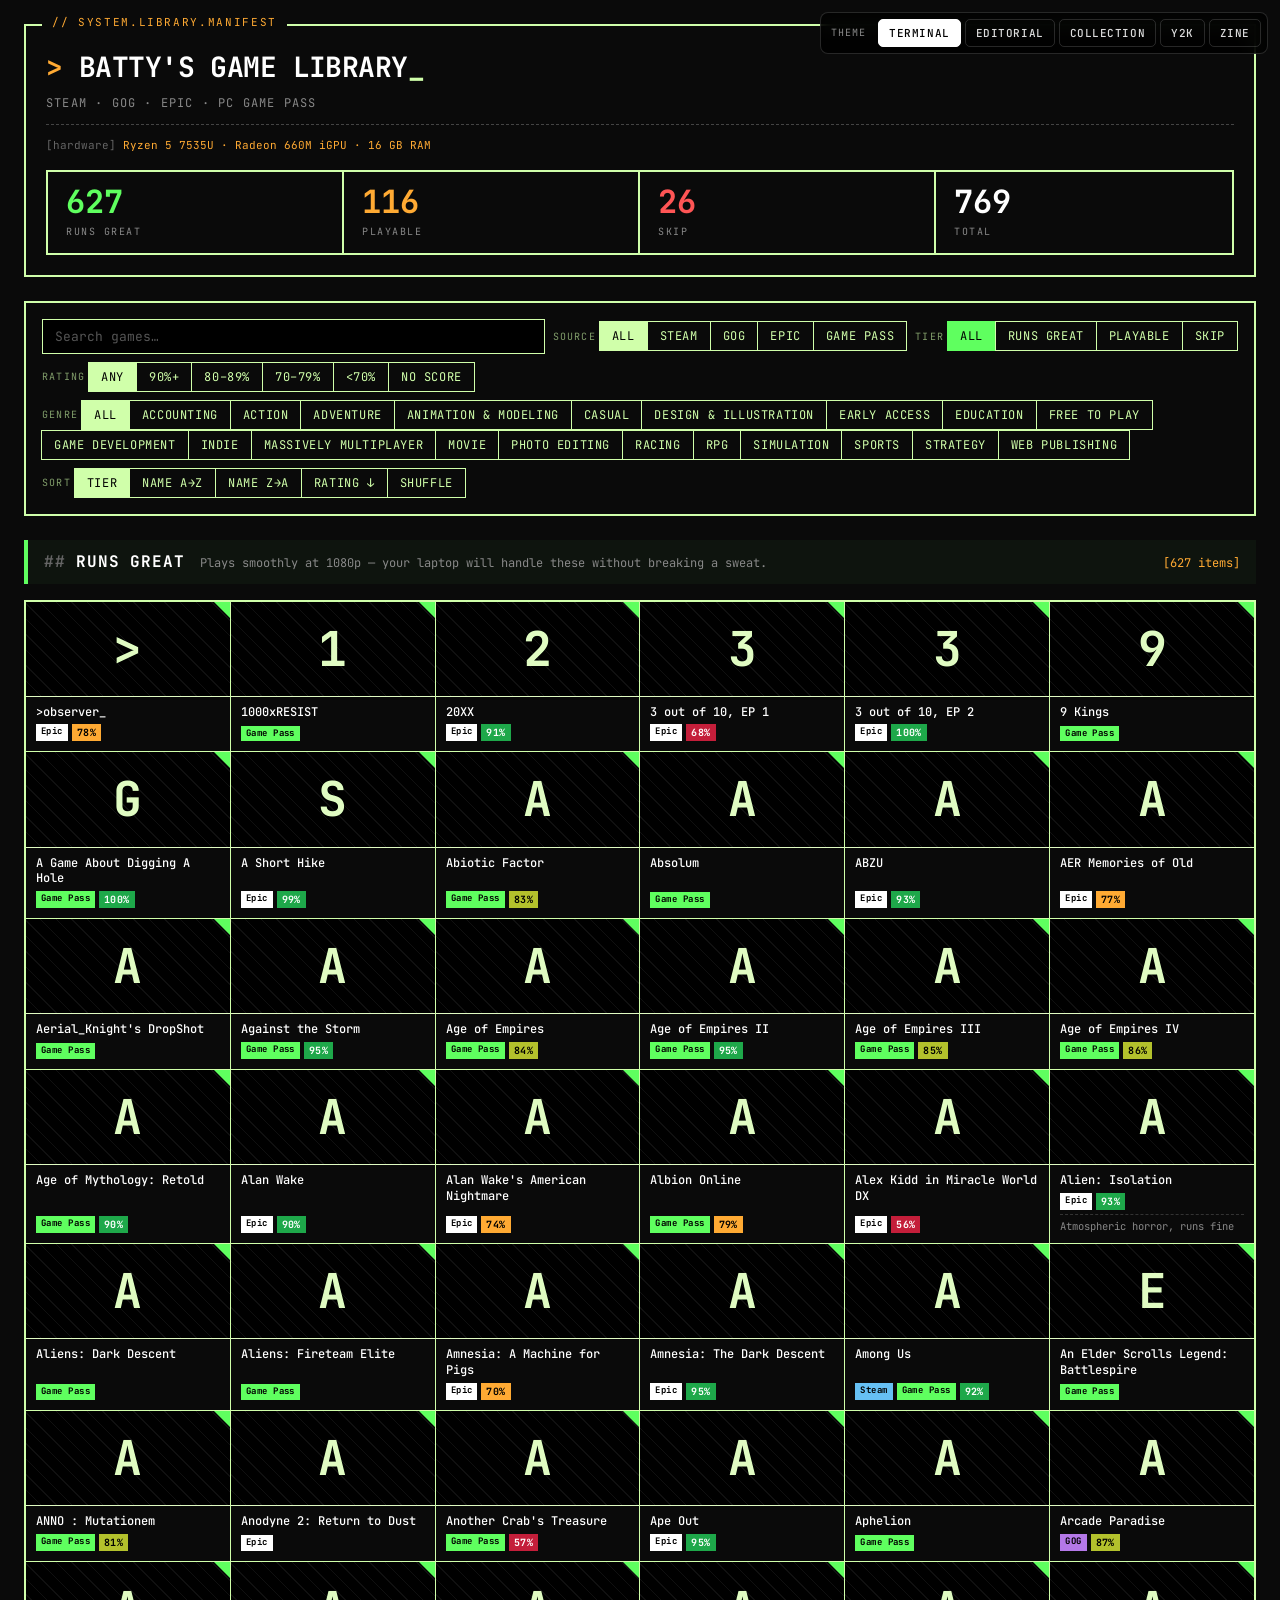
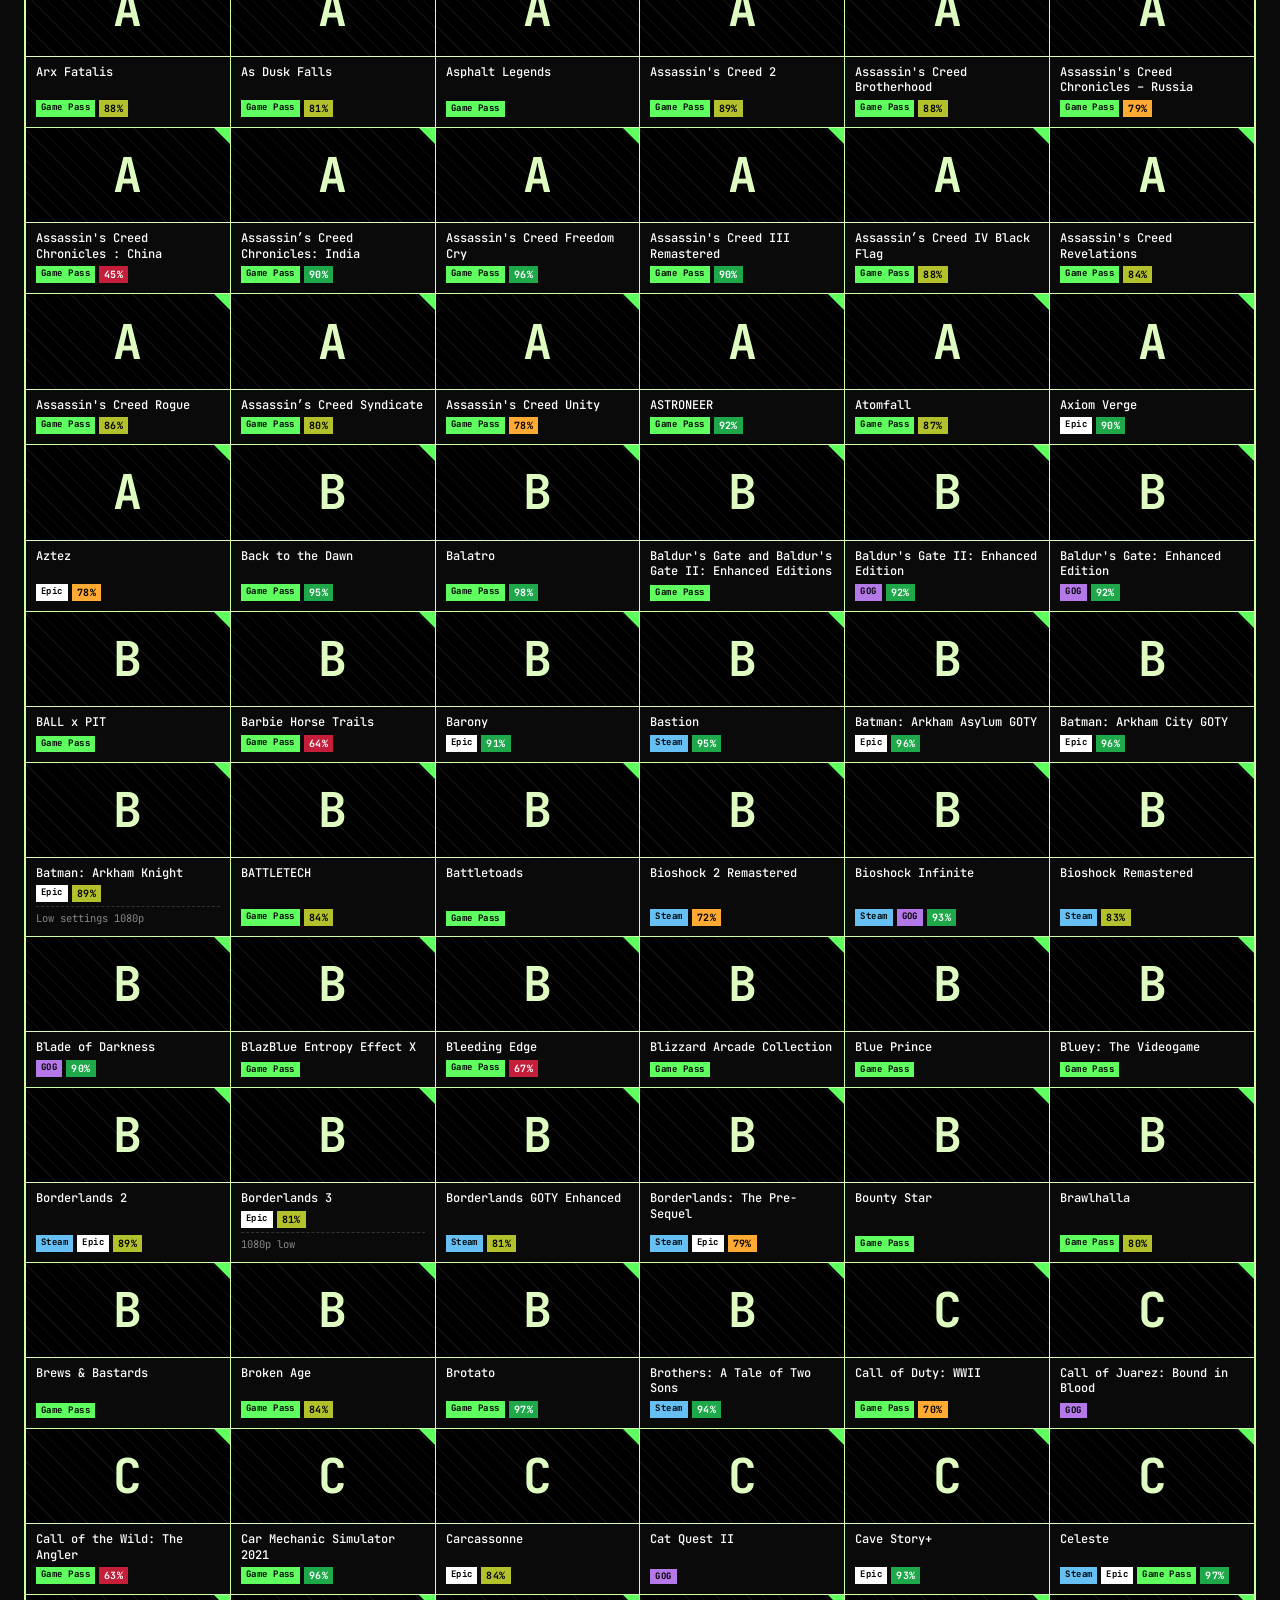
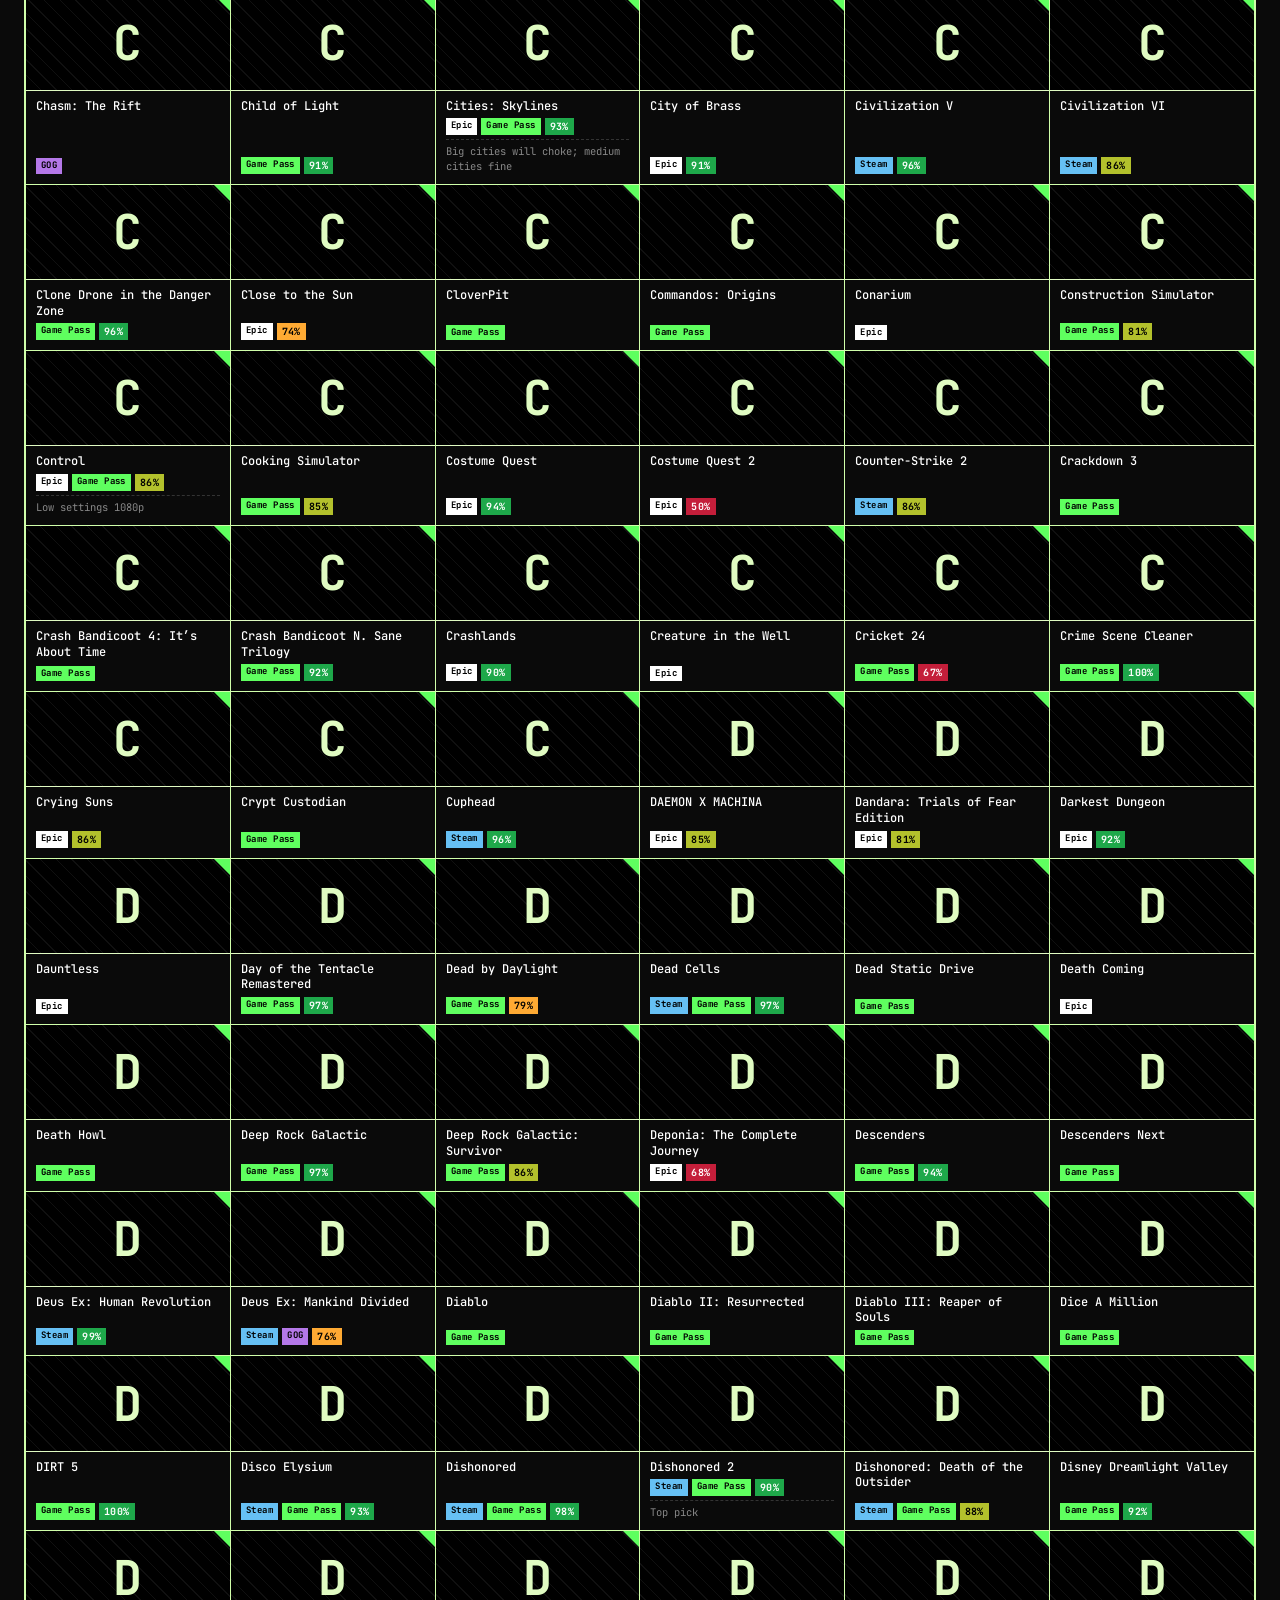
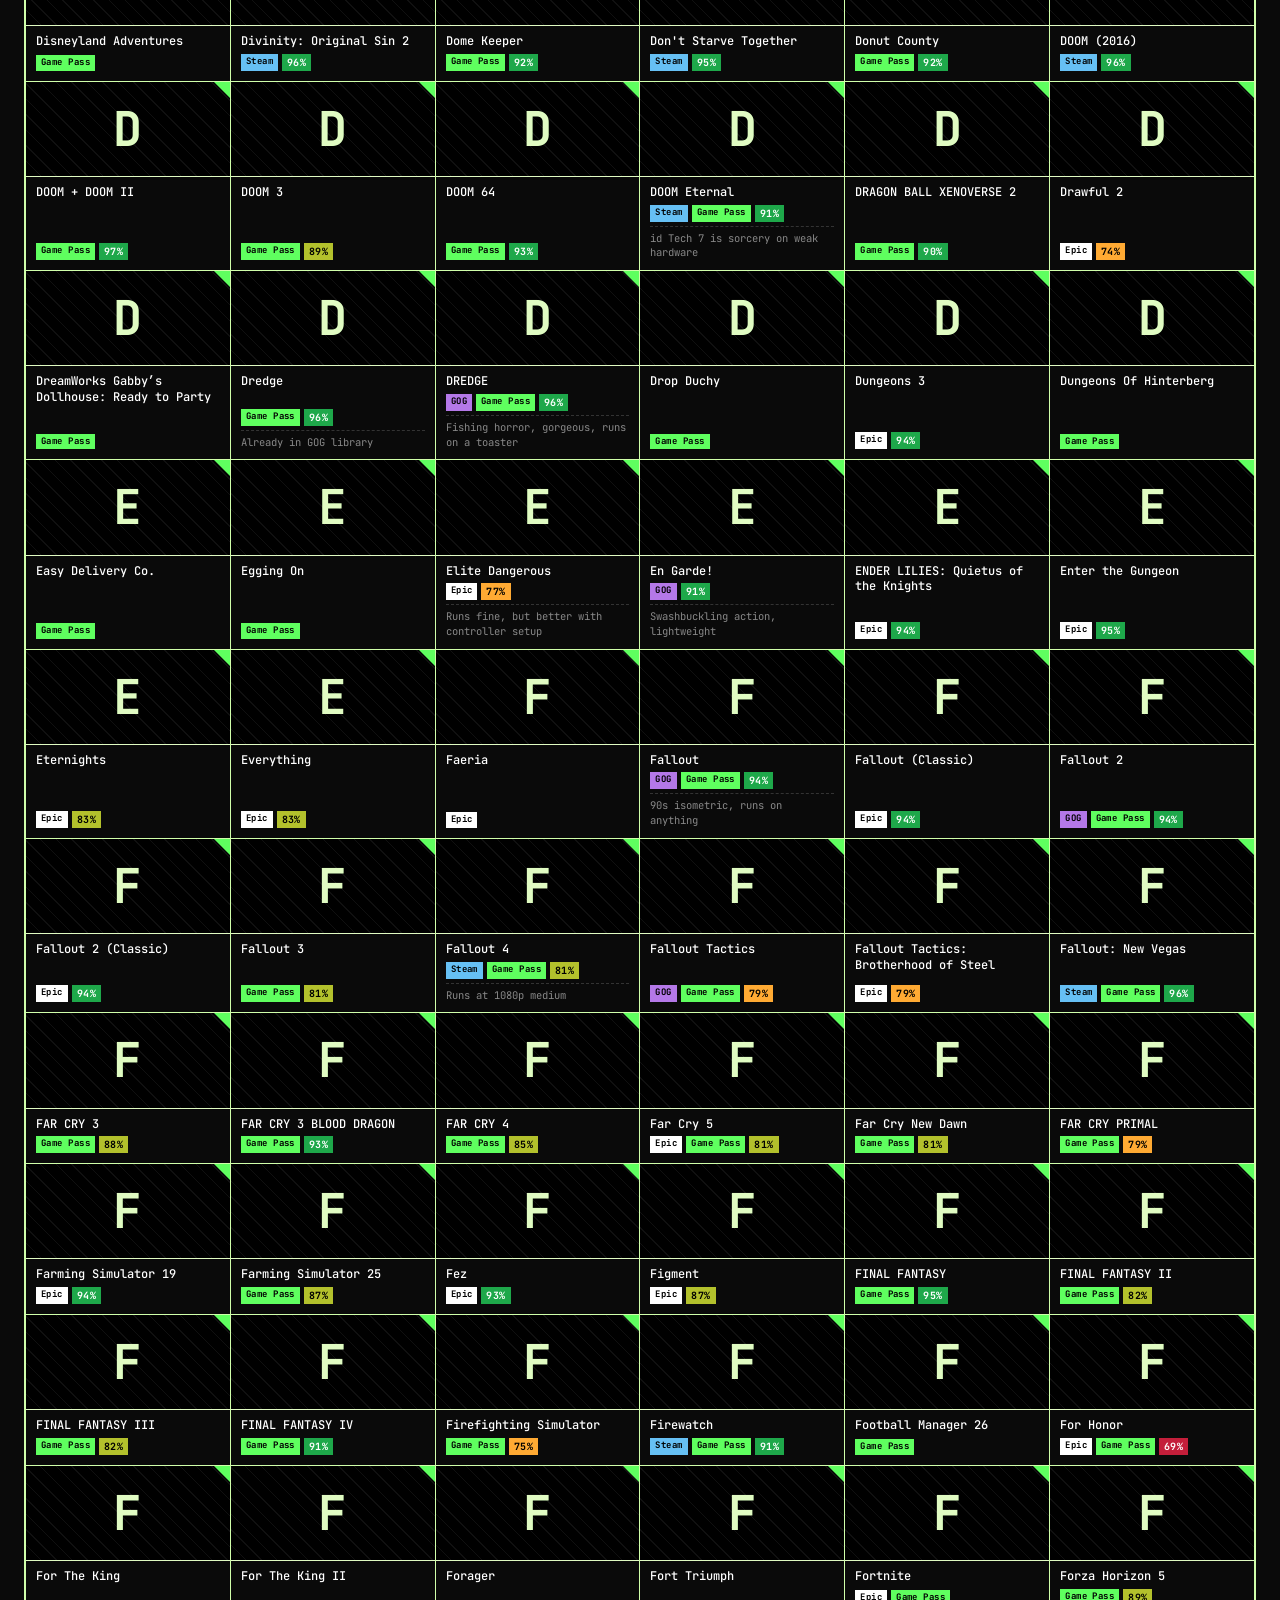
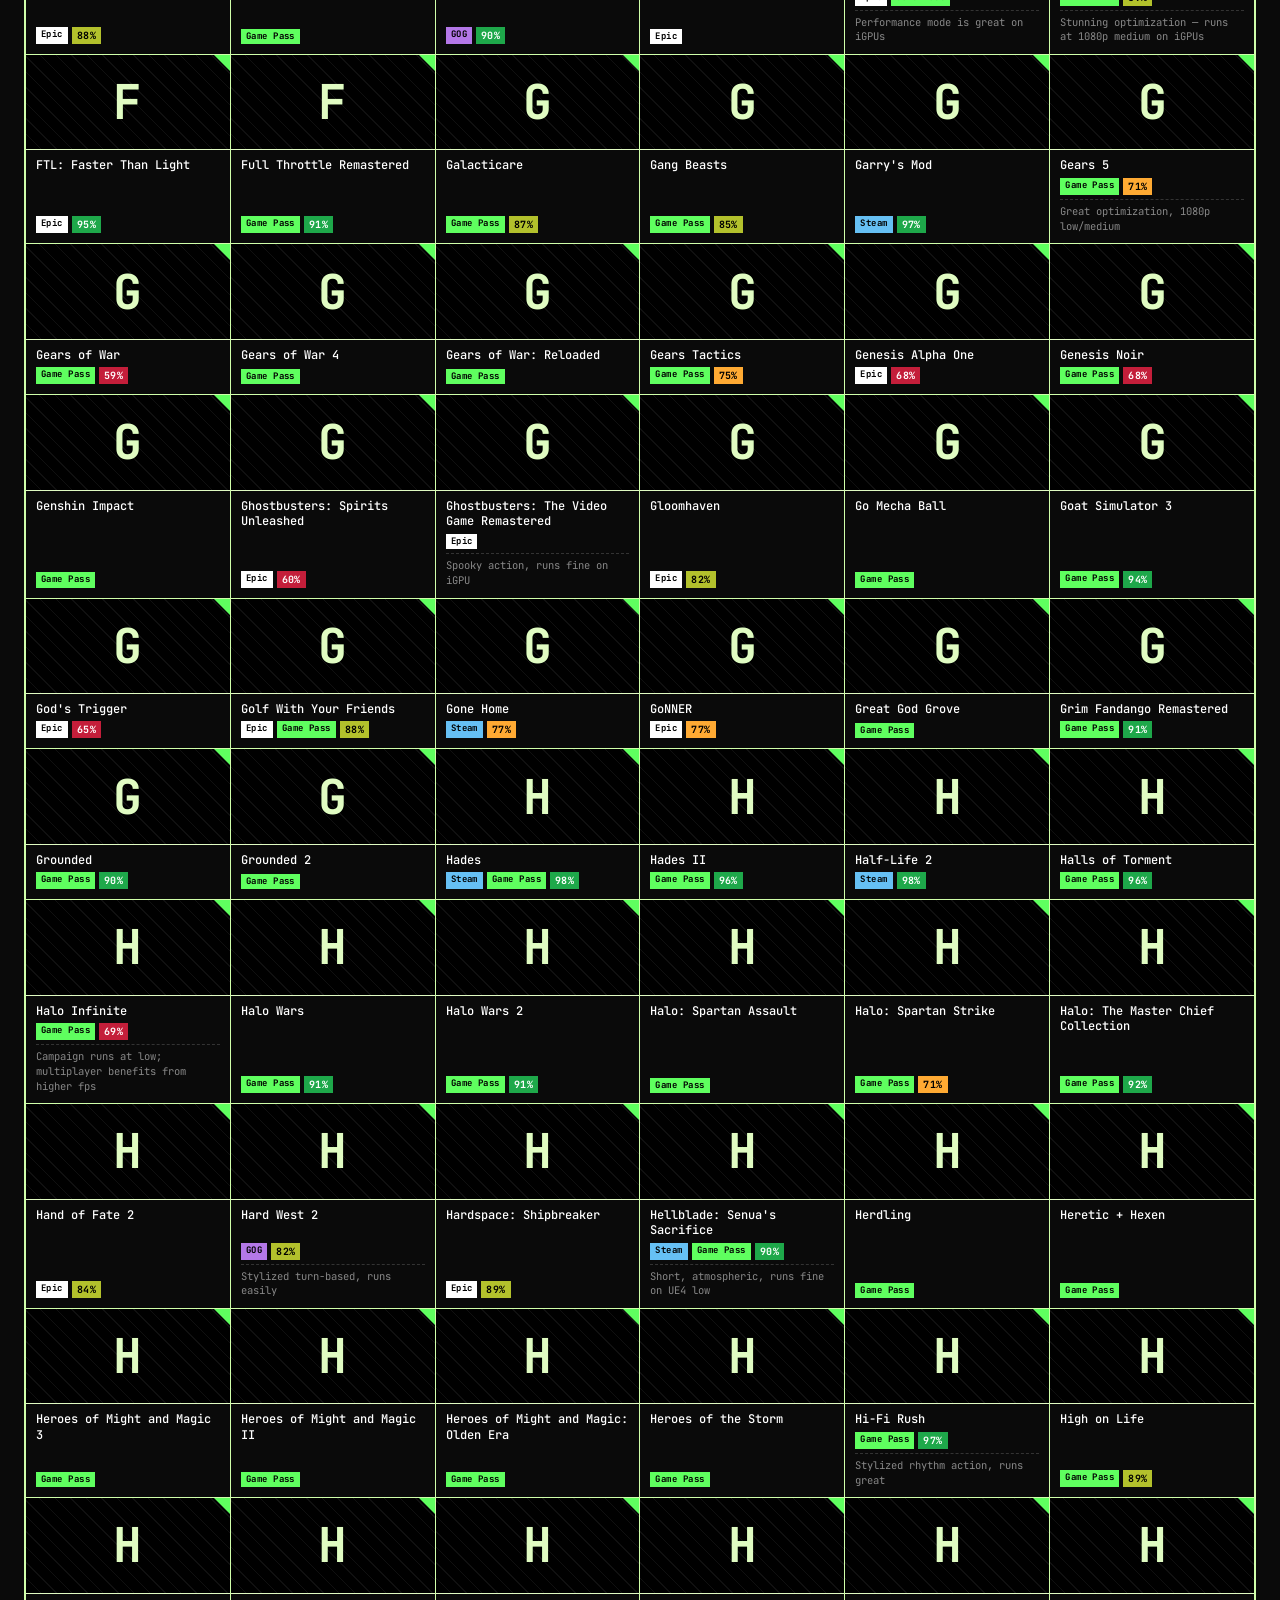
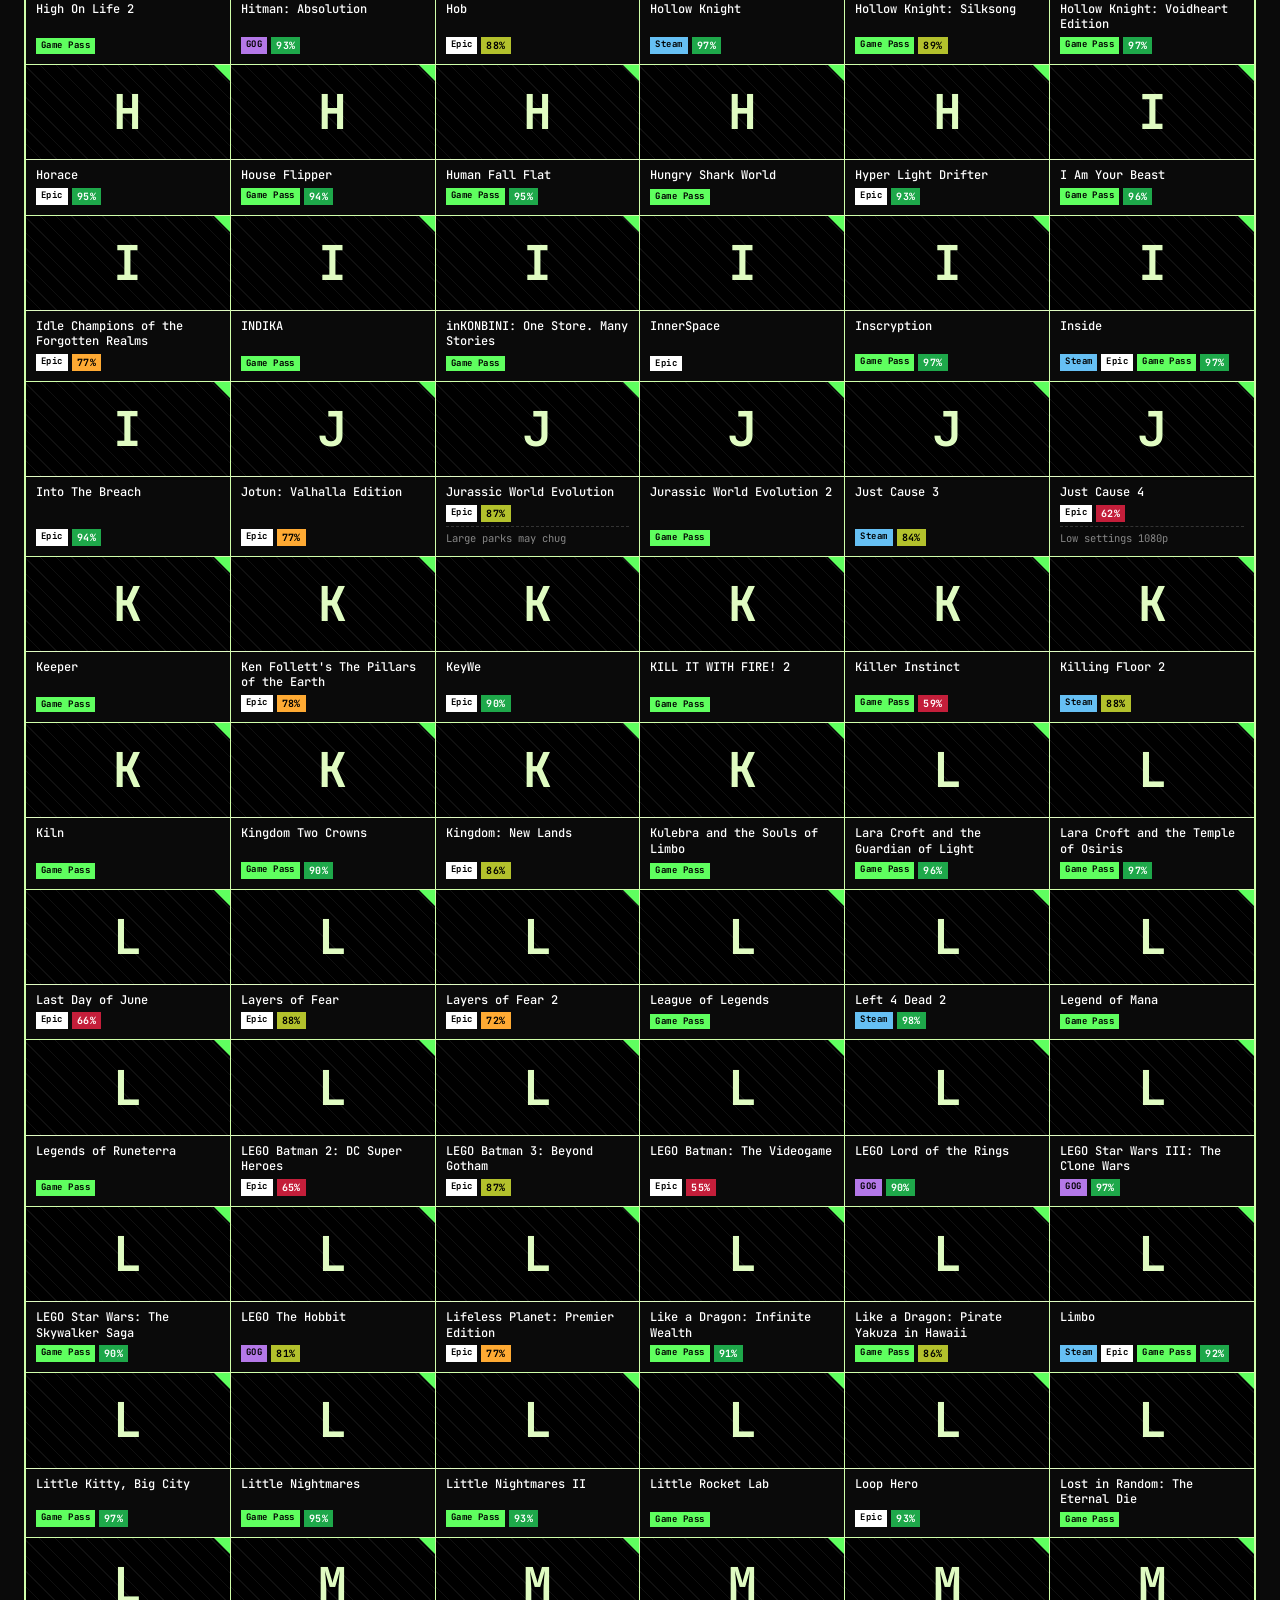
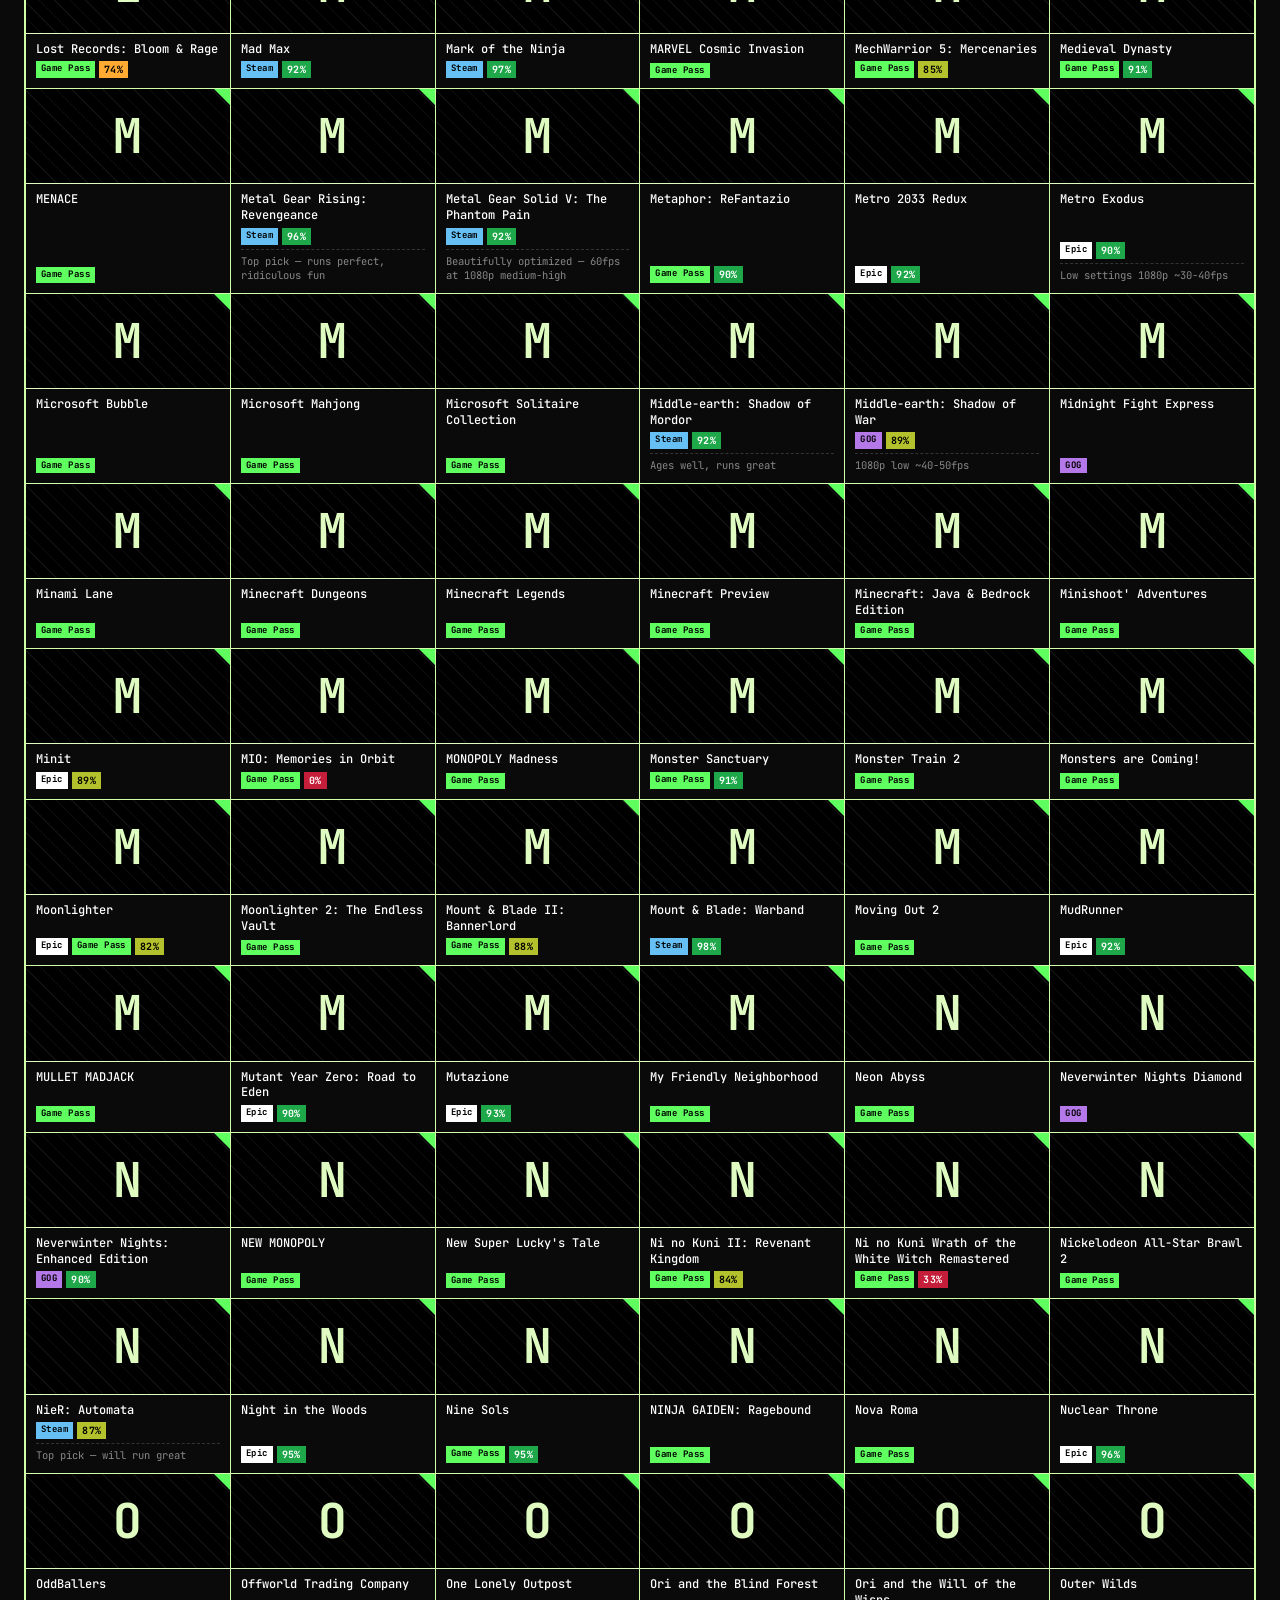
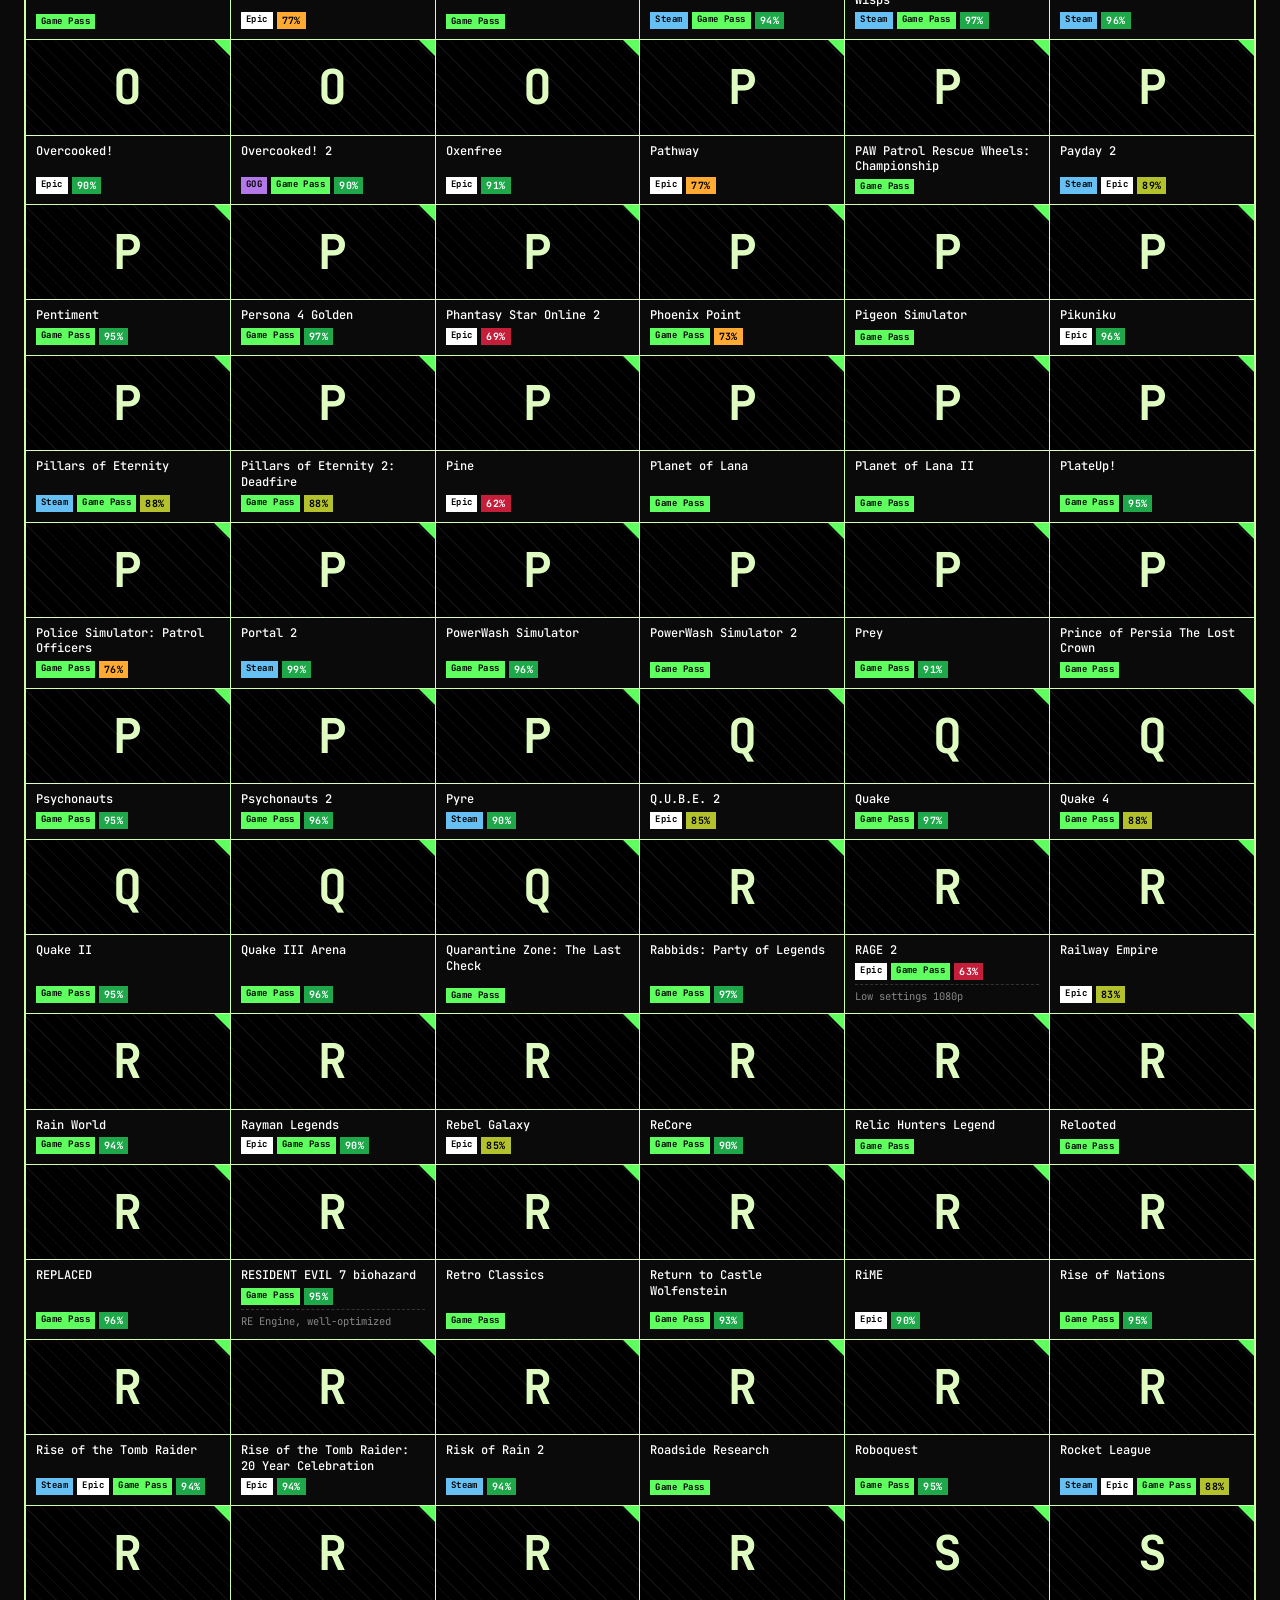
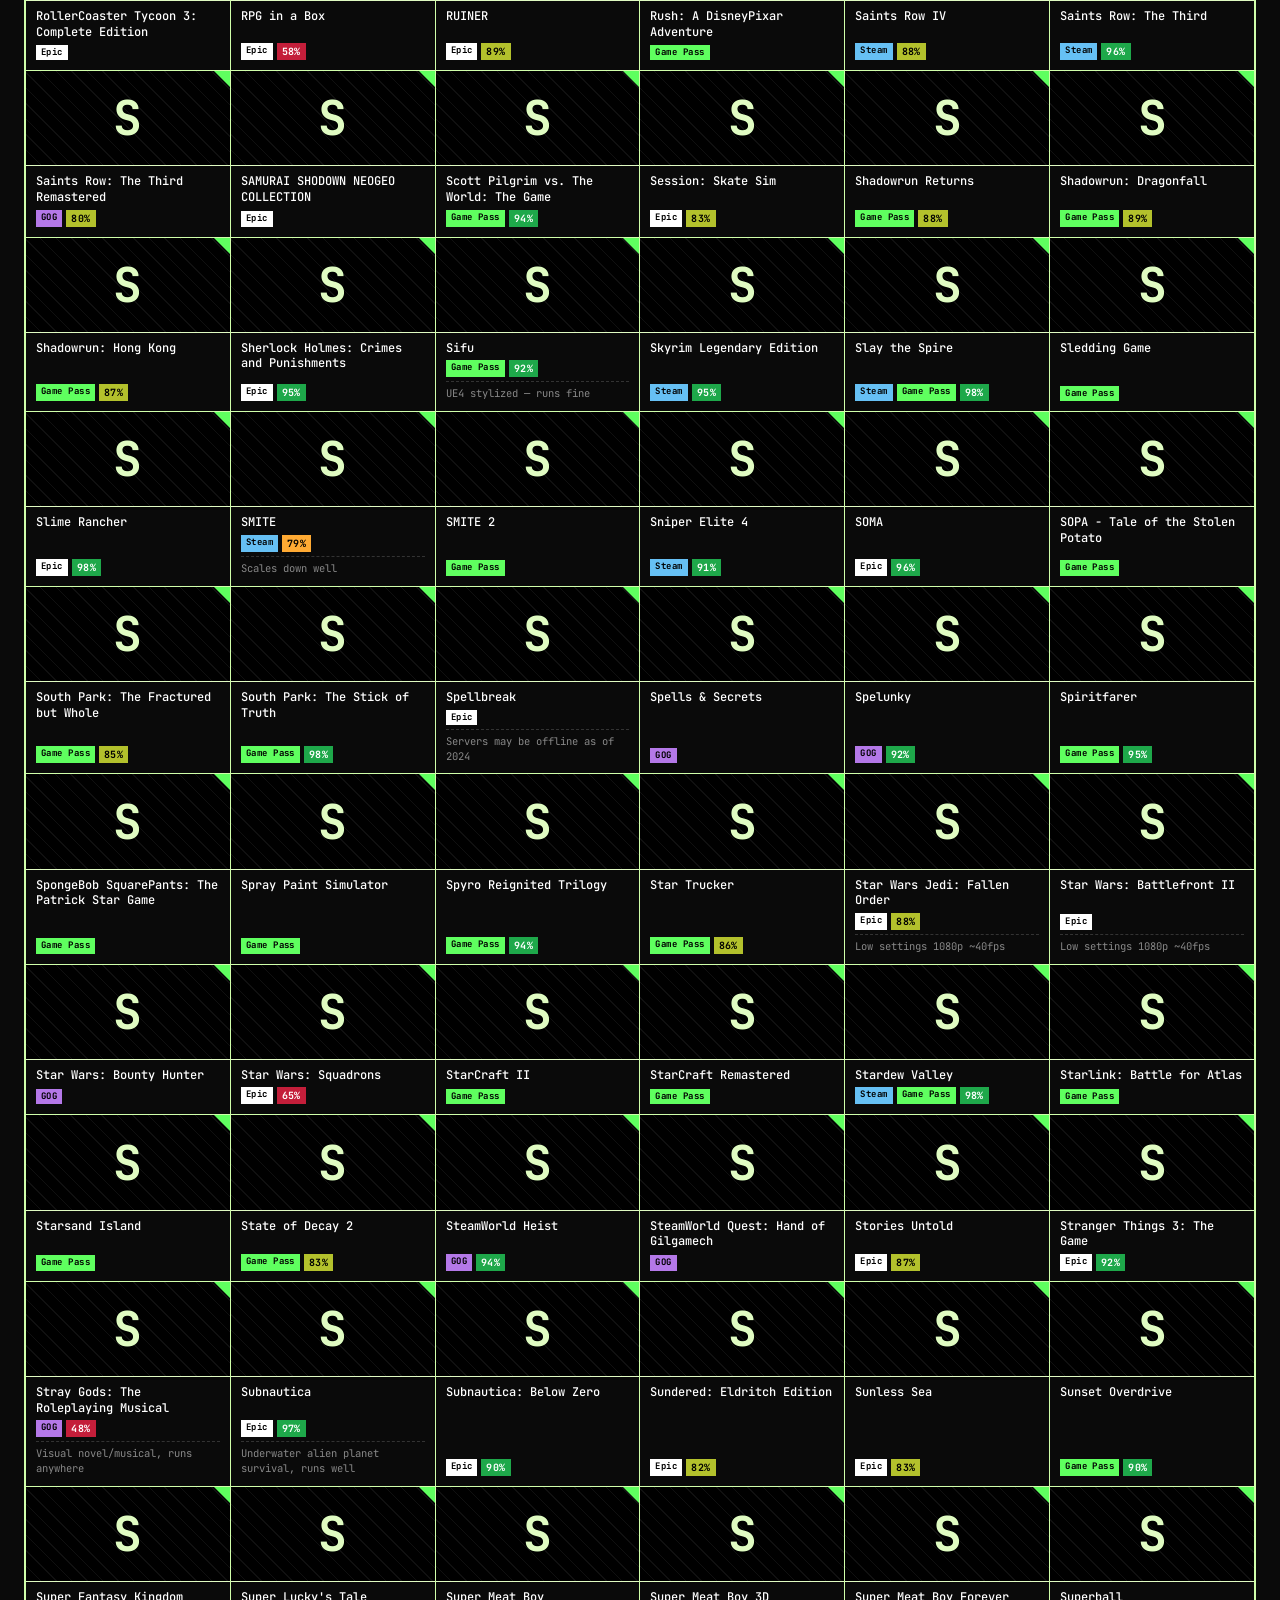
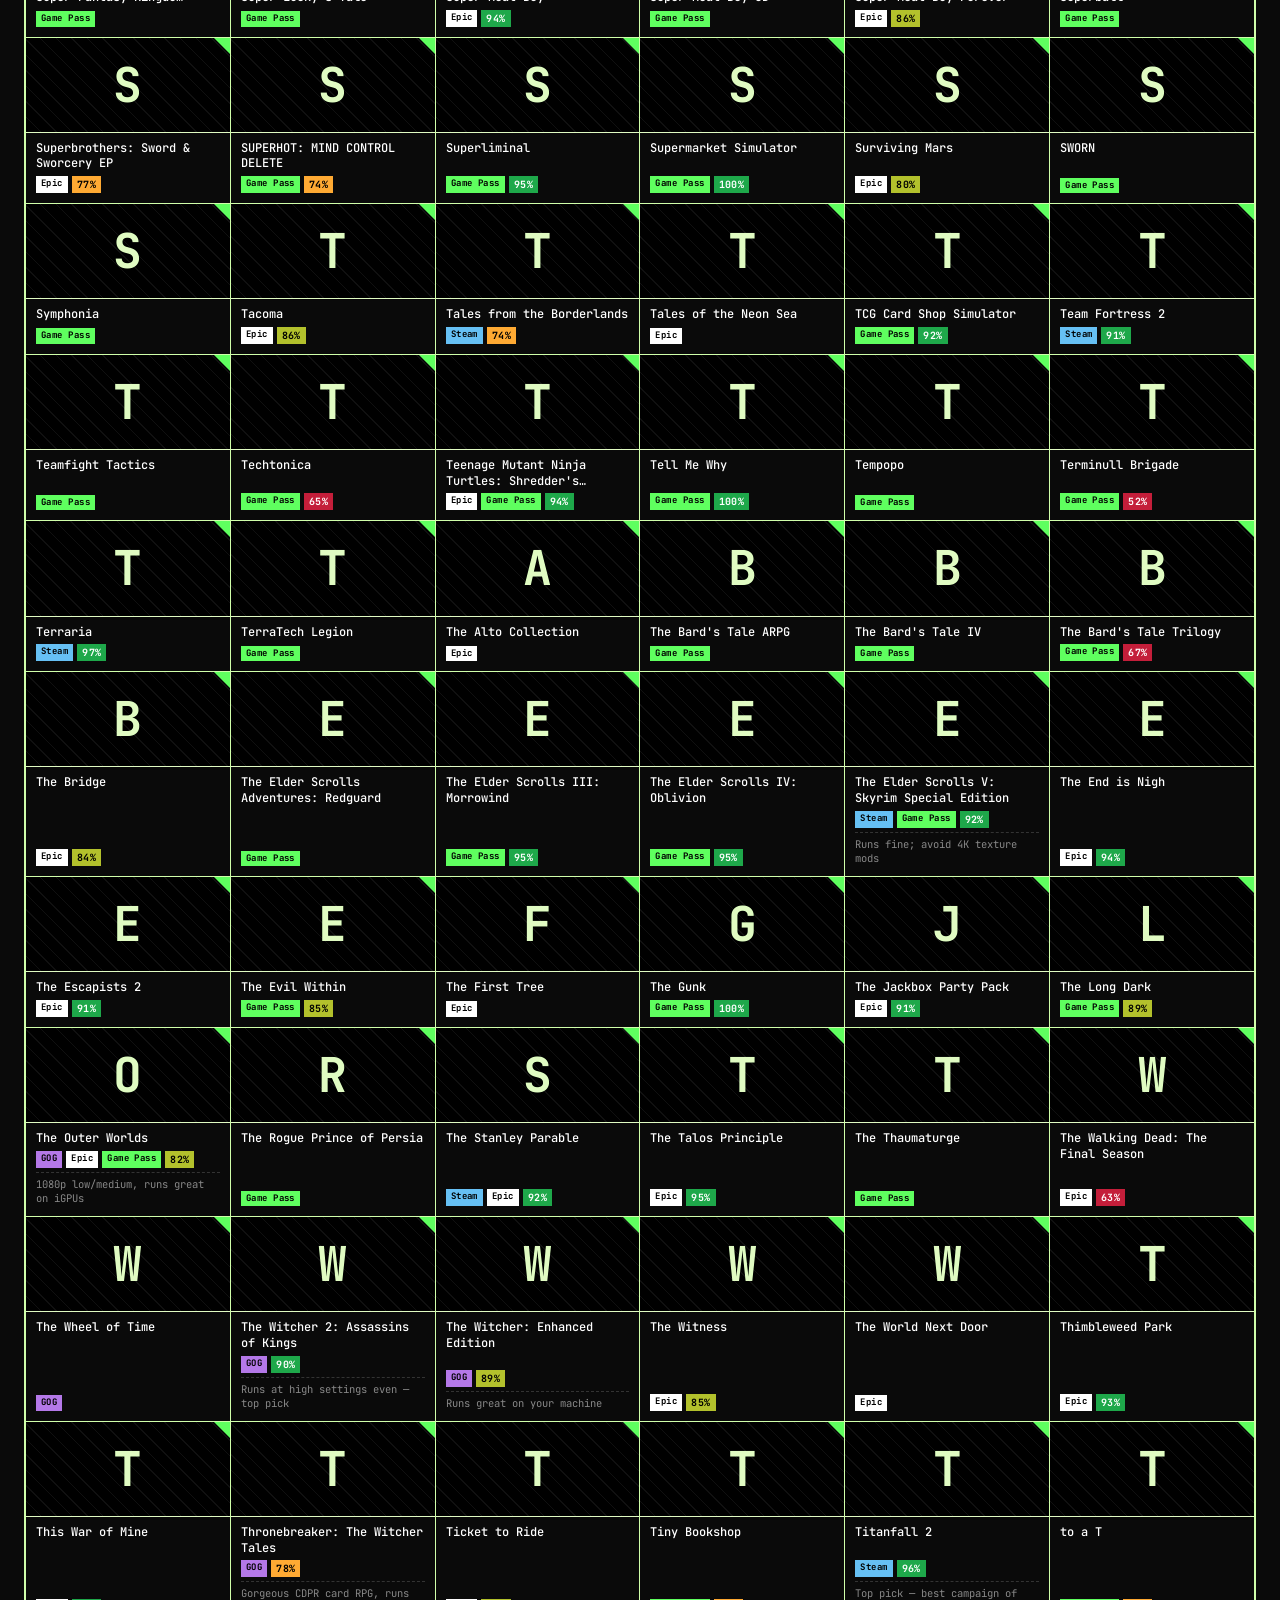
==== commit 20dabf43: "add genre + rating filters and sort modes to games page Extracts the games array into projects/games" ====
--- a/projects/games/index.html
+++ b/projects/games/index.html
@@ -1,4 +1,4 @@
-<!DOCTYPE html>
+﻿<!DOCTYPE html>
 <html lang="en" data-theme="brutalist">
 <head>
 <meta charset="UTF-8">
@@ -16,6 +16,28 @@
 body { transition: background 0.3s, color 0.3s; }
 .hidden { display: none !important; }
 
+/* Shared rating badge — themes may override. Pico-bands keyed by data-band. */
+.rating {
+  display: inline-flex; align-items: center; justify-content: center;
+  font-family: 'JetBrains Mono', monospace; font-weight: 700; font-size: 10px;
+  padding: 1px 5px; letter-spacing: 0.04em;
+  background: #444; color: #fff; border-radius: 0;
+}
+.rating[data-band="hi"]  { background: #1ea84a; color: #fff; }
+.rating[data-band="ok"]  { background: #b3c12c; color: #000; }
+.rating[data-band="mid"] { background: #ffaa33; color: #000; }
+.rating[data-band="lo"]  { background: #c41e3a; color: #fff; }
+.rating[data-band="na"]  { background: #2a2a2a; color: #888; }
+
+/* Sort chip inherits .chip styling from each theme; the layout-flat modifier hides tier head + lifts grid out. */
+.tier.flat .tier-head { display: none; }
+.tier.flat { margin-bottom: 0; }
+.label-group {
+  display: inline-flex; align-items: center; gap: 6px;
+  font-size: 10px; text-transform: uppercase; letter-spacing: 0.12em; opacity: 0.6;
+  padding-right: 4px;
+}
+
 /* ============================================================
    THEME 1: BRUTALIST / TERMINAL
    ============================================================ */
@@ -746,7 +768,7 @@
   line-height: 1.25; padding-top: 4px; border-top: 1px dashed #999;
 }
 [data-theme="zine"] .badge-tier {
-  position: absolute; top: -6px; right: -6px;
+  position: absolute; top: -6px; right: -6px; z-index: 2;
   width: 28px; height: 28px; border-radius: 50%;
   border: 2px solid #1a1a1a; box-shadow: 1px 1px 0 #1a1a1a;
   display: flex; align-items: center; justify-content: center;
@@ -826,18 +848,42 @@
   <div class="controls">
     <input type="text" class="search" id="search" placeholder="Search games…" autocomplete="off">
     <div class="filter-group" id="src-filters">
-      <button class="chip active" data-src="all">All sources</button>
+      <span class="label-group">Source</span>
+      <button class="chip active" data-src="all">All</button>
       <button class="chip" data-src="steam">Steam</button>
       <button class="chip" data-src="gog">GOG</button>
       <button class="chip" data-src="epic">Epic</button>
       <button class="chip" data-src="gamepass">Game Pass</button>
     </div>
     <div class="filter-group" id="tier-filters">
-      <button class="chip tier-runs active" data-tier="all">All tiers</button>
+      <span class="label-group">Tier</span>
+      <button class="chip tier-runs active" data-tier="all">All</button>
       <button class="chip tier-runs" data-tier="runs">Runs great</button>
       <button class="chip tier-play" data-tier="play">Playable</button>
       <button class="chip tier-skip" data-tier="skip">Skip</button>
     </div>
+    <div class="filter-group" id="rating-filters">
+      <span class="label-group">Rating</span>
+      <button class="chip active" data-rating="all">Any</button>
+      <button class="chip" data-rating="hi">90%+</button>
+      <button class="chip" data-rating="ok">80–89%</button>
+      <button class="chip" data-rating="mid">70–79%</button>
+      <button class="chip" data-rating="lo">&lt;70%</button>
+      <button class="chip" data-rating="na">No score</button>
+    </div>
+    <div class="filter-group" id="genre-filters">
+      <span class="label-group">Genre</span>
+      <button class="chip active" data-genre="all">All</button>
+      <!-- genre chips populated at runtime -->
+    </div>
+    <div class="filter-group" id="sort-filters">
+      <span class="label-group">Sort</span>
+      <button class="chip active" data-sort="tier">Tier</button>
+      <button class="chip" data-sort="name-asc">Name A→Z</button>
+      <button class="chip" data-sort="name-desc">Name Z→A</button>
+      <button class="chip" data-sort="rating-desc">Rating ↓</button>
+      <button class="chip" data-sort="shuffle">Shuffle</button>
+    </div>
   </div>
 
   <main id="main"></main>
@@ -845,401 +891,10 @@
   <footer>Cover art served from Steam CDN · Categorization tuned for Radeon 660M iGPU at 1080p</footer>
 </div>
 
+<script src="games.js"></script>
 <script>
-// Each game: { name, sources: [...], tier: 'runs'|'play'|'skip', appid: number|null, note?: string }
-// appid is Steam appid for cover art (works even for Epic/GOG/GP titles since most exist on Steam)
-const games = [
-  // ============ STEAM (from prior conversation - 178 games, taste: MGS, Skyrim, SMITE, multiplayer) ============
-  { name: "Metal Gear Solid V: The Phantom Pain", sources: ["steam"], tier: "runs", appid: 287700, note: "Beautifully optimized — 60fps at 1080p medium-high" },
-  { name: "The Elder Scrolls V: Skyrim Special Edition", sources: ["steam"], tier: "runs", appid: 489830, note: "Runs fine; avoid 4K texture mods" },
-  { name: "SMITE", sources: ["steam"], tier: "runs", appid: 386360, note: "Scales down well" },
-  { name: "Metal Gear Rising: Revengeance", sources: ["steam"], tier: "runs", appid: 235460, note: "Top pick — runs perfect, ridiculous fun" },
-  { name: "NieR: Automata", sources: ["steam"], tier: "runs", appid: 524220, note: "Top pick — will run great" },
-  { name: "Titanfall 2", sources: ["steam"], tier: "runs", appid: 1237970, note: "Top pick — best campaign of the 2010s" },
-  { name: "DOOM Eternal", sources: ["steam"], tier: "runs", appid: 782330, note: "id Tech 7 is sorcery on weak hardware" },
-  { name: "Dishonored 2", sources: ["steam"], tier: "runs", appid: 403640, note: "Top pick" },
-  { name: "Hellblade: Senua's Sacrifice", sources: ["steam"], tier: "runs", appid: 414340, note: "Short, atmospheric, runs fine on UE4 low" },
-  { name: "Middle-earth: Shadow of Mordor", sources: ["steam"], tier: "runs", appid: 241930, note: "Ages well, runs great" },
-  { name: "Warframe", sources: ["steam"], tier: "runs", appid: 230410 },
-  { name: "Killing Floor 2", sources: ["steam"], tier: "runs", appid: 232090 },
-  { name: "Warhammer: Vermintide 2", sources: ["steam"], tier: "runs", appid: 552500 },
-  { name: "Borderlands 2", sources: ["steam", "epic"], tier: "runs", appid: 49520 },
-  { name: "Borderlands: The Pre-Sequel", sources: ["steam", "epic"], tier: "runs", appid: 261640 },
-  { name: "Portal 2", sources: ["steam"], tier: "runs", appid: 620 },
-  { name: "Half-Life 2", sources: ["steam"], tier: "runs", appid: 220 },
-  { name: "Counter-Strike 2", sources: ["steam"], tier: "runs", appid: 730 },
-  { name: "Team Fortress 2", sources: ["steam"], tier: "runs", appid: 440 },
-  { name: "Stardew Valley", sources: ["steam"], tier: "runs", appid: 413150 },
-  { name: "Hollow Knight", sources: ["steam"], tier: "runs", appid: 367520 },
-  { name: "Hades", sources: ["steam"], tier: "runs", appid: 1145360 },
-  { name: "Celeste", sources: ["steam", "epic"], tier: "runs", appid: 504230 },
-  { name: "Undertale", sources: ["steam"], tier: "runs", appid: 391540 },
-  { name: "Terraria", sources: ["steam"], tier: "runs", appid: 105600 },
-  { name: "Slay the Spire", sources: ["steam"], tier: "runs", appid: 646570 },
-  { name: "Dead Cells", sources: ["steam"], tier: "runs", appid: 588650 },
-  { name: "Cuphead", sources: ["steam"], tier: "runs", appid: 268910 },
-  { name: "Risk of Rain 2", sources: ["steam"], tier: "runs", appid: 632360 },
-  { name: "Don't Starve Together", sources: ["steam"], tier: "runs", appid: 322330 },
-  { name: "Left 4 Dead 2", sources: ["steam"], tier: "runs", appid: 550 },
-  { name: "Fallout: New Vegas", sources: ["steam"], tier: "runs", appid: 22380 },
-  { name: "Fallout 4", sources: ["steam"], tier: "runs", appid: 377160, note: "Runs at 1080p medium" },
-  { name: "Bioshock Infinite", sources: ["steam", "gog"], tier: "runs", appid: 8870 },
-  { name: "Bioshock Remastered", sources: ["steam"], tier: "runs", appid: 409710 },
-  { name: "Bioshock 2 Remastered", sources: ["steam"], tier: "runs", appid: 409720 },
-  { name: "Dishonored", sources: ["steam"], tier: "runs", appid: 205100 },
-  { name: "Dishonored: Death of the Outsider", sources: ["steam"], tier: "runs", appid: 614570 },
-  { name: "Deus Ex: Human Revolution", sources: ["steam"], tier: "runs", appid: 28050 },
-  { name: "Deus Ex: Mankind Divided", sources: ["steam", "gog"], tier: "runs", appid: 337000 },
-  { name: "Tomb Raider (2013)", sources: ["steam"], tier: "runs", appid: 203160 },
-  { name: "Rise of the Tomb Raider", sources: ["steam", "epic"], tier: "runs", appid: 391220 },
-  { name: "Skyrim Legendary Edition", sources: ["steam"], tier: "runs", appid: 72850 },
-  { name: "Mount & Blade: Warband", sources: ["steam"], tier: "runs", appid: 48700 },
-  { name: "Civilization V", sources: ["steam"], tier: "runs", appid: 8930 },
-  { name: "Civilization VI", sources: ["steam"], tier: "runs", appid: 289070 },
-  { name: "XCOM: Enemy Unknown", sources: ["steam", "gog"], tier: "runs", appid: 200510 },
-  { name: "XCOM 2", sources: ["steam", "gog"], tier: "runs", appid: 268500 },
-  { name: "Divinity: Original Sin 2", sources: ["steam"], tier: "runs", appid: 435150 },
-  { name: "Pillars of Eternity", sources: ["steam"], tier: "runs", appid: 291650 },
-  { name: "Tyranny", sources: ["steam"], tier: "runs", appid: 362960 },
-  { name: "Wasteland 2", sources: ["steam"], tier: "runs", appid: 240760 },
-  { name: "Mark of the Ninja", sources: ["steam"], tier: "runs", appid: 214560 },
-  { name: "Saints Row IV", sources: ["steam"], tier: "runs", appid: 206420 },
-  { name: "Saints Row: The Third", sources: ["steam"], tier: "runs", appid: 55230 },
-  { name: "Just Cause 3", sources: ["steam"], tier: "runs", appid: 225540 },
-  { name: "Mad Max", sources: ["steam"], tier: "runs", appid: 234140 },
-  { name: "Sniper Elite 4", sources: ["steam"], tier: "runs", appid: 312660 },
-  { name: "Wolfenstein: The New Order", sources: ["steam"], tier: "runs", appid: 201810 },
-  { name: "Wolfenstein II: The New Colossus", sources: ["steam"], tier: "runs", appid: 612880 },
-  { name: "DOOM (2016)", sources: ["steam"], tier: "runs", appid: 379720 },
-  { name: "Rocket League", sources: ["steam", "epic"], tier: "runs", appid: 252950 },
-  { name: "Among Us", sources: ["steam"], tier: "runs", appid: 945360 },
-  { name: "Garry's Mod", sources: ["steam"], tier: "runs", appid: 4000 },
-  { name: "Payday 2", sources: ["steam", "epic"], tier: "runs", appid: 218620 },
-  { name: "Borderlands GOTY Enhanced", sources: ["steam"], tier: "runs", appid: 729040 },
-  { name: "Tales from the Borderlands", sources: ["steam"], tier: "runs", appid: 261110 },
-  { name: "Brothers: A Tale of Two Sons", sources: ["steam"], tier: "runs", appid: 225080 },
-  { name: "Ori and the Blind Forest", sources: ["steam"], tier: "runs", appid: 261570 },
-  { name: "Ori and the Will of the Wisps", sources: ["steam"], tier: "runs", appid: 1057090 },
-  { name: "Inside", sources: ["steam", "epic"], tier: "runs", appid: 304430 },
-  { name: "Limbo", sources: ["steam", "epic"], tier: "runs", appid: 48000 },
-  { name: "What Remains of Edith Finch", sources: ["steam", "epic"], tier: "runs", appid: 501300 },
-  { name: "Firewatch", sources: ["steam"], tier: "runs", appid: 383870 },
-  { name: "Gone Home", sources: ["steam"], tier: "runs", appid: 232430 },
-  { name: "The Stanley Parable", sources: ["steam", "epic"], tier: "runs", appid: 221910 },
-  { name: "Outer Wilds", sources: ["steam"], tier: "runs", appid: 753640 },
-  { name: "Disco Elysium", sources: ["steam"], tier: "runs", appid: 632470 },
-  { name: "Pyre", sources: ["steam"], tier: "runs", appid: 462770 },
-  { name: "Bastion", sources: ["steam"], tier: "runs", appid: 107100 },
-  { name: "Transistor", sources: ["steam", "epic"], tier: "runs", appid: 237930 },
-
-  // STEAM - PLAYABLE
-  { name: "Grand Theft Auto V", sources: ["steam"], tier: "play", appid: 271590, note: "Original Legacy runs better than Enhanced" },
-  { name: "The Witcher 3: Wild Hunt", sources: ["steam", "gog"], tier: "play", appid: 292030, note: "1080p low ~30-45fps. Drop to 720p for smoother" },
-  { name: "Shadow of the Tomb Raider", sources: ["steam"], tier: "play", appid: 750920, note: "Low settings, ~30-40fps" },
-  { name: "Monster Hunter: World", sources: ["steam"], tier: "play", appid: 582010, note: "Low settings, 30fps target. CPU-heavy" },
-  { name: "Sea of Thieves", sources: ["steam", "gamepass"], tier: "play", appid: 1172620, note: "Playable at low — cartoony style helps" },
-  { name: "Kingdom Come: Deliverance", sources: ["steam", "epic"], tier: "play", appid: 379430, note: "Rough but doable on low" },
-  { name: "Insurgency: Sandstorm", sources: ["steam"], tier: "play", appid: 581320, note: "Low settings; competitive players need higher fps" },
-  { name: "GreedFall", sources: ["steam", "gog"], tier: "play", appid: 606880, note: "Low settings 1080p" },
-  { name: "Remnant: From the Ashes", sources: ["steam", "epic"], tier: "play", appid: 617290, note: "Low settings" },
-  { name: "Hunt: Showdown 1896", sources: ["steam"], tier: "play", appid: 594650, note: "Low settings 720p, still atmospheric" },
-  { name: "PUBG: BATTLEGROUNDS", sources: ["steam"], tier: "play", appid: 578080, note: "Runs but competitive shooters benefit from higher fps" },
-  { name: "Tom Clancy's Rainbow Six Siege", sources: ["steam"], tier: "play", appid: 359550, note: "Runs but competitive — needs higher fps" },
-  { name: "Splitgate", sources: ["steam"], tier: "play", appid: 677620, note: "Runs but competitive — needs higher fps" },
-  { name: "Black Desert", sources: ["steam"], tier: "play", appid: 582660, note: "CPU-heavy, uneven; playable in less crowded zones" },
-  { name: "The Elder Scrolls Online", sources: ["steam"], tier: "play", appid: 306130, note: "CPU-heavy, uneven" },
-
-  // STEAM - SKIP
-  { name: "Deadlock", sources: ["steam"], tier: "skip", appid: 1422450, note: "Source 2 demanding, competitive needs high fps" },
-  { name: "ARK: Survival Evolved", sources: ["steam", "epic"], tier: "skip", appid: 346110, note: "Chronically poorly optimized" },
-  { name: "Rust", sources: ["steam"], tier: "skip", appid: 252490, note: "Possible at very low, but expect a bad time" },
-  { name: "7 Days to Die", sources: ["steam"], tier: "skip", appid: 251570, note: "Playable but choppy" },
-  { name: "Beat Saber", sources: ["steam"], tier: "skip", appid: 620980, note: "VR — iGPU can't drive a headset" },
-  { name: "Pavlov VR", sources: ["steam"], tier: "skip", appid: 555160, note: "VR — iGPU can't drive a headset" },
-  { name: "GORN", sources: ["steam"], tier: "skip", appid: 578620, note: "VR — iGPU can't drive a headset" },
-  { name: "Arizona Sunshine", sources: ["steam"], tier: "skip", appid: 342180, note: "VR — iGPU can't drive a headset" },
-  { name: "Budget Cuts", sources: ["steam"], tier: "skip", appid: 400940, note: "VR — iGPU can't drive a headset" },
-  { name: "Space Pirate Trainer", sources: ["steam"], tier: "skip", appid: 418650, note: "VR — iGPU can't drive a headset" },
-  { name: "Zero Caliber VR", sources: ["steam"], tier: "skip", appid: 877200, note: "VR — iGPU can't drive a headset" },
-  { name: "VRChat", sources: ["steam"], tier: "skip", appid: 438100, note: "VR — iGPU can't drive a headset" },
-  { name: "Rec Room", sources: ["steam"], tier: "skip", appid: 471710, note: "VR-focused — iGPU can't drive a headset" },
-
-  // ============ GOG (from prior conversation - 63 games) ============
-  // GOG - RUNS GREAT
-  { name: "The Outer Worlds", sources: ["gog", "epic"], tier: "runs", appid: 578650, note: "1080p low/medium, runs great on iGPUs" },
-  { name: "Middle-earth: Shadow of War", sources: ["gog"], tier: "runs", appid: 356190, note: "1080p low ~40-50fps" },
-  { name: "Hard West 2", sources: ["gog"], tier: "runs", appid: 1282410, note: "Stylized turn-based, runs easily" },
-  { name: "Hitman: Absolution", sources: ["gog"], tier: "runs", appid: 203140 },
-  { name: "DREDGE", sources: ["gog"], tier: "runs", appid: 1562430, note: "Fishing horror, gorgeous, runs on a toaster" },
-  { name: "Stray Gods: The Roleplaying Musical", sources: ["gog"], tier: "runs", appid: 1715380, note: "Visual novel/musical, runs anywhere" },
-  { name: "En Garde!", sources: ["gog"], tier: "runs", appid: 1654660, note: "Swashbuckling action, lightweight" },
-  { name: "Cat Quest II", sources: ["gog"], tier: "runs", appid: 818470 },
-  { name: "Forager", sources: ["gog"], tier: "runs", appid: 751780 },
-  { name: "SteamWorld Quest: Hand of Gilgamech", sources: ["gog"], tier: "runs", appid: 945510 },
-  { name: "SteamWorld Heist", sources: ["gog"], tier: "runs", appid: 322190 },
-  { name: "Spelunky", sources: ["gog"], tier: "runs", appid: 239350 },
-  { name: "Overcooked! 2", sources: ["gog"], tier: "runs", appid: 728880 },
-  { name: "Midnight Fight Express", sources: ["gog"], tier: "runs", appid: 1493670 },
-  { name: "Spells & Secrets", sources: ["gog"], tier: "runs", appid: 1665230 },
-  { name: "Arcade Paradise", sources: ["gog"], tier: "runs", appid: 1413480 },
-  { name: "Thronebreaker: The Witcher Tales", sources: ["gog"], tier: "runs", appid: 909720, note: "Gorgeous CDPR card RPG, runs perfectly" },
-  { name: "Fallout", sources: ["gog"], tier: "runs", appid: 38400, note: "90s isometric, runs on anything" },
-  { name: "Fallout 2", sources: ["gog"], tier: "runs", appid: 38410 },
-  { name: "Fallout Tactics", sources: ["gog"], tier: "runs", appid: 38420 },
-  { name: "Baldur's Gate: Enhanced Edition", sources: ["gog"], tier: "runs", appid: 228280 },
-  { name: "Baldur's Gate II: Enhanced Edition", sources: ["gog"], tier: "runs", appid: 257350 },
-  { name: "Neverwinter Nights: Enhanced Edition", sources: ["gog"], tier: "runs", appid: 704450 },
-  { name: "Neverwinter Nights Diamond", sources: ["gog"], tier: "runs", appid: null },
-  { name: "The Witcher: Enhanced Edition", sources: ["gog"], tier: "runs", appid: 20900, note: "Runs great on your machine" },
-  { name: "The Witcher 2: Assassins of Kings", sources: ["gog"], tier: "runs", appid: 20920, note: "Runs at high settings even — top pick" },
-  { name: "Tomb Raider: Anniversary", sources: ["gog"], tier: "runs", appid: 8000 },
-  { name: "Tomb Raider: Legend", sources: ["gog"], tier: "runs", appid: 7820 },
-  { name: "Tomb Raider: Underworld", sources: ["gog"], tier: "runs", appid: 8140 },
-  { name: "Tomb Raider: The Last Revelation", sources: ["gog"], tier: "runs", appid: 224940 },
-  { name: "Tomb Raider: Chronicles", sources: ["gog"], tier: "runs", appid: 224960 },
-  { name: "Tomb Raider: The Angel of Darkness", sources: ["gog"], tier: "runs", appid: 224980 },
-  { name: "Star Wars: Bounty Hunter", sources: ["gog"], tier: "runs", appid: 803630 },
-  { name: "Call of Juarez: Bound in Blood", sources: ["gog"], tier: "runs", appid: 21810 },
-  { name: "Blade of Darkness", sources: ["gog"], tier: "runs", appid: 1710170 },
-  { name: "Chasm: The Rift", sources: ["gog"], tier: "runs", appid: 2061070 },
-  { name: "The Wheel of Time", sources: ["gog"], tier: "runs", appid: null },
-  { name: "Saints Row: The Third Remastered", sources: ["gog"], tier: "runs", appid: 1233570 },
-  { name: "LEGO The Hobbit", sources: ["gog"], tier: "runs", appid: 285160 },
-  { name: "LEGO Lord of the Rings", sources: ["gog"], tier: "runs", appid: 214510 },
-  { name: "LEGO Star Wars III: The Clone Wars", sources: ["gog"], tier: "runs", appid: 32440 },
-
-  // GOG - PLAYABLE
-  { name: "Cyberpunk 2077", sources: ["gog"], tier: "play", appid: 1091500, note: "720p Low + FSR Performance ~25-35fps. Playable, not enjoyable" },
-
-  // ============ EPIC (from your screenshot — only counting non-duplicates) ============
-  // EPIC - RUNS GREAT
-  { name: "Fortnite", sources: ["epic"], tier: "runs", appid: null, note: "Performance mode is great on iGPUs" },
-  { name: "Borderlands 3", sources: ["epic"], tier: "runs", appid: 397540, note: "1080p low" },
-  { name: "Dauntless", sources: ["epic"], tier: "runs", appid: 1334260 },
-  { name: "Far Cry 5", sources: ["epic"], tier: "runs", appid: 552520 },
-  { name: "Control", sources: ["epic"], tier: "runs", appid: 870780, note: "Low settings 1080p" },
-  { name: "Spellbreak", sources: ["epic"], tier: "runs", appid: null, note: "Servers may be offline as of 2024" },
-  { name: "For The King", sources: ["epic"], tier: "runs", appid: 527230 },
-  { name: "World War Z", sources: ["epic"], tier: "runs", appid: 699130 },
-  { name: "Totally Reliable Delivery Service", sources: ["epic"], tier: "runs", appid: 1011670 },
-  { name: "Subnautica", sources: ["epic"], tier: "runs", appid: 264710, note: "Underwater alien planet survival, runs well" },
-  { name: "RUINER", sources: ["epic"], tier: "runs", appid: 464060 },
-  { name: "Star Wars Jedi: Fallen Order", sources: ["epic"], tier: "runs", appid: 1172380, note: "Low settings 1080p ~40fps" },
-  { name: "Phantasy Star Online 2", sources: ["epic"], tier: "runs", appid: 1056640 },
-  { name: "Kingdom: New Lands", sources: ["epic"], tier: "runs", appid: 496300 },
-  { name: "DAEMON X MACHINA", sources: ["epic"], tier: "runs", appid: 1167450 },
-  { name: "Just Cause 4", sources: ["epic"], tier: "runs", appid: 517630, note: "Low settings 1080p" },
-  { name: "Axiom Verge", sources: ["epic"], tier: "runs", appid: 332200 },
-  { name: "City of Brass", sources: ["epic"], tier: "runs", appid: 446910 },
-  { name: "Alan Wake", sources: ["epic"], tier: "runs", appid: 108710 },
-  { name: "Dungeons 3", sources: ["epic"], tier: "runs", appid: 493900 },
-  { name: ">observer_", sources: ["epic"], tier: "runs", appid: 514900 },
-  { name: "20XX", sources: ["epic"], tier: "runs", appid: 322110 },
-  { name: "3 out of 10, EP 1", sources: ["epic"], tier: "runs", appid: 1273390 },
-  { name: "3 out of 10, EP 2", sources: ["epic"], tier: "runs", appid: 1314370 },
-  { name: "A Short Hike", sources: ["epic"], tier: "runs", appid: 1055540 },
-  { name: "ABZU", sources: ["epic"], tier: "runs", appid: 384190 },
-  { name: "AER Memories of Old", sources: ["epic"], tier: "runs", appid: 449000 },
-  { name: "Alan Wake's American Nightmare", sources: ["epic"], tier: "runs", appid: 202750 },
-  { name: "Alex Kidd in Miracle World DX", sources: ["epic"], tier: "runs", appid: 1357330 },
-  { name: "Alien: Isolation", sources: ["epic"], tier: "runs", appid: 214490, note: "Atmospheric horror, runs fine" },
-  { name: "Amnesia: The Dark Descent", sources: ["epic"], tier: "runs", appid: 57300 },
-  { name: "Amnesia: A Machine for Pigs", sources: ["epic"], tier: "runs", appid: 239200 },
-  { name: "Anodyne 2: Return to Dust", sources: ["epic"], tier: "runs", appid: 1011160 },
-  { name: "Ape Out", sources: ["epic"], tier: "runs", appid: 447150 },
-  { name: "Aztez", sources: ["epic"], tier: "runs", appid: 244910 },
-  { name: "Barony", sources: ["epic"], tier: "runs", appid: 371970 },
-  { name: "Batman: Arkham Asylum GOTY", sources: ["epic"], tier: "runs", appid: 35140 },
-  { name: "Batman: Arkham City GOTY", sources: ["epic"], tier: "runs", appid: 200260 },
-  { name: "Batman: Arkham Knight", sources: ["epic"], tier: "runs", appid: 208650, note: "Low settings 1080p" },
-  { name: "Carcassonne", sources: ["epic"], tier: "runs", appid: 598810 },
-  { name: "Cave Story+", sources: ["epic"], tier: "runs", appid: 200900 },
-  { name: "Cities: Skylines", sources: ["epic"], tier: "runs", appid: 255710, note: "Big cities will choke; medium cities fine" },
-  { name: "Close to the Sun", sources: ["epic"], tier: "runs", appid: 968870 },
-  { name: "Conarium", sources: ["epic"], tier: "runs", appid: 471950 },
-  { name: "Costume Quest", sources: ["epic"], tier: "runs", appid: 115100 },
-  { name: "Costume Quest 2", sources: ["epic"], tier: "runs", appid: 285030 },
-  { name: "Crashlands", sources: ["epic"], tier: "runs", appid: 391730 },
-  { name: "Creature in the Well", sources: ["epic"], tier: "runs", appid: 814820 },
-  { name: "Crying Suns", sources: ["epic"], tier: "runs", appid: 873940 },
-  { name: "Dandara: Trials of Fear Edition", sources: ["epic"], tier: "runs", appid: 612390 },
-  { name: "Darkest Dungeon", sources: ["epic"], tier: "runs", appid: 262060 },
-  { name: "Death Coming", sources: ["epic"], tier: "runs", appid: 705110 },
-  { name: "Deponia: The Complete Journey", sources: ["epic"], tier: "runs", appid: 270070 },
-  { name: "Drawful 2", sources: ["epic"], tier: "runs", appid: 442070 },
-  { name: "Elite Dangerous", sources: ["epic"], tier: "runs", appid: 359320, note: "Runs fine, but better with controller setup" },
-  { name: "ENDER LILIES: Quietus of the Knights", sources: ["epic"], tier: "runs", appid: 1369630 },
-  { name: "Enter the Gungeon", sources: ["epic"], tier: "runs", appid: 311690 },
-  { name: "Eternights", sources: ["epic"], tier: "runs", appid: 1763830 },
-  { name: "Everything", sources: ["epic"], tier: "runs", appid: 582270 },
-  { name: "Faeria", sources: ["epic"], tier: "runs", appid: 426530 },
-  { name: "Fallout (Classic)", sources: ["epic"], tier: "runs", appid: 38400 },
-  { name: "Fallout 2 (Classic)", sources: ["epic"], tier: "runs", appid: 38410 },
-  { name: "Fallout Tactics: Brotherhood of Steel", sources: ["epic"], tier: "runs", appid: 38420 },
-  { name: "Farming Simulator 19", sources: ["epic"], tier: "runs", appid: 787860 },
-  { name: "FTL: Faster Than Light", sources: ["epic"], tier: "runs", appid: 212680 },
-  { name: "Fez", sources: ["epic"], tier: "runs", appid: 224760 },
-  { name: "Figment", sources: ["epic"], tier: "runs", appid: 493540 },
-  { name: "For Honor", sources: ["epic"], tier: "runs", appid: 304390 },
-  { name: "Fort Triumph", sources: ["epic"], tier: "runs", appid: 731270 },
-  { name: "Genesis Alpha One", sources: ["epic"], tier: "runs", appid: 712190 },
-  { name: "Ghostbusters: The Video Game Remastered", sources: ["epic"], tier: "runs", appid: 1043220, note: "Spooky action, runs fine on iGPU" },
-  { name: "Ghostbusters: Spirits Unleashed", sources: ["epic"], tier: "runs", appid: 1183940 },
-  { name: "Gloomhaven", sources: ["epic"], tier: "runs", appid: 780290 },
-  { name: "God's Trigger", sources: ["epic"], tier: "runs", appid: 689920 },
-  { name: "Golf With Your Friends", sources: ["epic"], tier: "runs", appid: 431240 },
-  { name: "GoNNER", sources: ["epic"], tier: "runs", appid: 510780 },
-  { name: "Hand of Fate 2", sources: ["epic"], tier: "runs", appid: 456670 },
-  { name: "Hardspace: Shipbreaker", sources: ["epic"], tier: "runs", appid: 1161580 },
-  { name: "Hob", sources: ["epic"], tier: "runs", appid: 404680 },
-  { name: "Horace", sources: ["epic"], tier: "runs", appid: 953490 },
-  { name: "Hyper Light Drifter", sources: ["epic"], tier: "runs", appid: 257850 },
-  { name: "Idle Champions of the Forgotten Realms", sources: ["epic"], tier: "runs", appid: 627690 },
-  { name: "InnerSpace", sources: ["epic"], tier: "runs", appid: 408630 },
-  { name: "Into The Breach", sources: ["epic"], tier: "runs", appid: 590380 },
-  { name: "Jotun: Valhalla Edition", sources: ["epic"], tier: "runs", appid: 323580 },
-  { name: "Jurassic World Evolution", sources: ["epic"], tier: "runs", appid: 648350, note: "Large parks may chug" },
-  { name: "Ken Follett's The Pillars of the Earth", sources: ["epic"], tier: "runs", appid: 558320 },
-  { name: "KeyWe", sources: ["epic"], tier: "runs", appid: 1242980 },
-  { name: "Last Day of June", sources: ["epic"], tier: "runs", appid: 624090 },
-  { name: "Layers of Fear", sources: ["epic"], tier: "runs", appid: 391720 },
-  { name: "Layers of Fear 2", sources: ["epic"], tier: "runs", appid: 1029890 },
-  { name: "LEGO Batman 2: DC Super Heroes", sources: ["epic"], tier: "runs", appid: 502820 },
-  { name: "LEGO Batman 3: Beyond Gotham", sources: ["epic"], tier: "runs", appid: 267530 },
-  { name: "LEGO Batman: The Videogame", sources: ["epic"], tier: "runs", appid: 502810 },
-  { name: "Lifeless Planet: Premier Edition", sources: ["epic"], tier: "runs", appid: 261530 },
-  { name: "Loop Hero", sources: ["epic"], tier: "runs", appid: 1282730 },
-  { name: "Metro 2033 Redux", sources: ["epic"], tier: "runs", appid: 286690 },
-  { name: "Metro Exodus", sources: ["epic"], tier: "runs", appid: 412020, note: "Low settings 1080p ~30-40fps" },
-  { name: "Metro Exodus Enhanced Edition", sources: ["epic"], tier: "skip", appid: 1449560, note: "Requires RT-capable GPU — your iGPU can't run this" },
-  { name: "Minit", sources: ["epic"], tier: "runs", appid: 609490 },
-  { name: "Moonlighter", sources: ["epic"], tier: "runs", appid: 606150 },
-  { name: "MudRunner", sources: ["epic"], tier: "runs", appid: 675010 },
-  { name: "Mutant Year Zero: Road to Eden", sources: ["epic"], tier: "runs", appid: 760060 },
-  { name: "Mutazione", sources: ["epic"], tier: "runs", appid: 521470 },
-  { name: "Night in the Woods", sources: ["epic"], tier: "runs", appid: 481510 },
-  { name: "Nuclear Throne", sources: ["epic"], tier: "runs", appid: 242680 },
-  { name: "Offworld Trading Company", sources: ["epic"], tier: "runs", appid: 271240 },
-  { name: "Overcooked!", sources: ["epic"], tier: "runs", appid: 448510 },
-  { name: "Oxenfree", sources: ["epic"], tier: "runs", appid: 388880 },
-  { name: "Pathway", sources: ["epic"], tier: "runs", appid: 546430 },
-  { name: "Pikuniku", sources: ["epic"], tier: "runs", appid: 572890 },
-  { name: "Pine", sources: ["epic"], tier: "runs", appid: 768060 },
-  { name: "Q.U.B.E. 2", sources: ["epic"], tier: "runs", appid: 525740 },
-  { name: "RAGE 2", sources: ["epic"], tier: "runs", appid: 548570, note: "Low settings 1080p" },
-  { name: "Railway Empire", sources: ["epic"], tier: "runs", appid: 503940 },
-  { name: "Rayman Legends", sources: ["epic"], tier: "runs", appid: 242550 },
-  { name: "Rebel Galaxy", sources: ["epic"], tier: "runs", appid: 290300 },
-  { name: "RiME", sources: ["epic"], tier: "runs", appid: 493200 },
-  { name: "Rise of the Tomb Raider: 20 Year Celebration", sources: ["epic"], tier: "runs", appid: 391220 },
-  { name: "RollerCoaster Tycoon 3: Complete Edition", sources: ["epic"], tier: "runs", appid: 2197 },
-  { name: "RPG in a Box", sources: ["epic"], tier: "runs", appid: 745010 },
-  { name: "SAMURAI SHODOWN NEOGEO COLLECTION", sources: ["epic"], tier: "runs", appid: 1142950 },
-  { name: "Session: Skate Sim", sources: ["epic"], tier: "runs", appid: 861650 },
-  { name: "Shadow of the Tomb Raider: Definitive Edition", sources: ["epic"], tier: "play", appid: 750920, note: "Low settings ~30-40fps" },
-  { name: "Sherlock Holmes: Crimes and Punishments", sources: ["epic"], tier: "runs", appid: 246840 },
-  { name: "Slime Rancher", sources: ["epic"], tier: "runs", appid: 433340 },
-  { name: "SOMA", sources: ["epic"], tier: "runs", appid: 282140 },
-  { name: "Star Wars: Squadrons", sources: ["epic"], tier: "runs", appid: 1222730 },
-  { name: "Star Wars: Battlefront II", sources: ["epic"], tier: "runs", appid: null, note: "Low settings 1080p ~40fps" },
-  { name: "Stories Untold", sources: ["epic"], tier: "runs", appid: 558420 },
-  { name: "Stranger Things 3: The Game", sources: ["epic"], tier: "runs", appid: 1097760 },
-  { name: "Subnautica: Below Zero", sources: ["epic"], tier: "runs", appid: 848450 },
-  { name: "Suicide Squad: Kill the Justice League", sources: ["epic"], tier: "play", appid: 315210, note: "Demanding — low settings 720p only" },
-  { name: "Sundered: Eldritch Edition", sources: ["epic"], tier: "runs", appid: 535480 },
-  { name: "Sunless Sea", sources: ["epic"], tier: "runs", appid: 304650 },
-  { name: "Super Meat Boy", sources: ["epic"], tier: "runs", appid: 40800 },
-  { name: "Super Meat Boy Forever", sources: ["epic"], tier: "runs", appid: 1128920 },
-  { name: "Superbrothers: Sword & Sworcery EP", sources: ["epic"], tier: "runs", appid: 204060 },
-  { name: "Surviving Mars", sources: ["epic"], tier: "runs", appid: 464920 },
-  { name: "Tacoma", sources: ["epic"], tier: "runs", appid: 343860 },
-  { name: "Tales of the Neon Sea", sources: ["epic"], tier: "runs", appid: 706640 },
-  { name: "Teenage Mutant Ninja Turtles: Shredder's Revenge", sources: ["epic"], tier: "runs", appid: 1361510 },
-  { name: "The Alto Collection", sources: ["epic"], tier: "runs", appid: 1018430 },
-  { name: "The Bridge", sources: ["epic"], tier: "runs", appid: 232790 },
-  { name: "The End is Nigh", sources: ["epic"], tier: "runs", appid: 583470 },
-  { name: "The Escapists 2", sources: ["epic"], tier: "runs", appid: 641990 },
-  { name: "The First Tree", sources: ["epic"], tier: "runs", appid: 631620 },
-  { name: "The Jackbox Party Pack", sources: ["epic"], tier: "runs", appid: 331670 },
-  { name: "The Talos Principle", sources: ["epic"], tier: "runs", appid: 257510 },
-  { name: "The Walking Dead: The Final Season", sources: ["epic"], tier: "runs", appid: 1054620 },
-  { name: "The Witness", sources: ["epic"], tier: "runs", appid: 210970 },
-  { name: "The World Next Door", sources: ["epic"], tier: "runs", appid: 762160 },
-  { name: "Thimbleweed Park", sources: ["epic"], tier: "runs", appid: 569860 },
-  { name: "This War of Mine", sources: ["epic"], tier: "runs", appid: 282070 },
-  { name: "Ticket to Ride", sources: ["epic"], tier: "runs", appid: 108200 },
-  { name: "Torchlight", sources: ["epic"], tier: "runs", appid: 41500 },
-  { name: "Torchlight II", sources: ["epic"], tier: "runs", appid: 200710 },
-  { name: "Tormentor X Punisher", sources: ["epic"], tier: "runs", appid: 595770 },
-  { name: "Total War: WARHAMMER", sources: ["epic"], tier: "runs", appid: 364360, note: "Strategic battles fine; cinematic battles dip" },
-  { name: "Total War: WARHAMMER II", sources: ["epic"], tier: "play", appid: 594570, note: "Demanding — battles will stutter on low" },
-  { name: "Total War: WARHAMMER III", sources: ["epic"], tier: "skip", appid: 1142710, note: "Too demanding for the 660M" },
-  { name: "TowerFall Ascension", sources: ["epic"], tier: "runs", appid: 251470 },
-  { name: "Trek to Yomi", sources: ["epic"], tier: "runs", appid: 1772490 },
-  { name: "Watch Dogs", sources: ["epic"], tier: "play", appid: 243470, note: "Low settings 1080p — Ubisoft engine is uneven" },
-  { name: "Weird West: Definitive Edition", sources: ["epic"], tier: "runs", appid: 1097350 },
-  { name: "Wheels of Aurelia", sources: ["epic"], tier: "runs", appid: 471290 },
-  { name: "Where The Water Tastes Like Wine", sources: ["epic"], tier: "runs", appid: 447120 },
-  { name: "Wilmot's Warehouse", sources: ["epic"], tier: "runs", appid: 839870 },
-  { name: "Tom Clancy's Ghost Recon Breakpoint", sources: ["epic"], tier: "play", appid: 2231380, note: "Low settings 1080p — open world is demanding" },
-  { name: "Chivalry 2", sources: ["epic"], tier: "play", appid: 1824220, note: "Multiplayer FPS — playable but competitive needs higher fps" },
-
-  // Epic - SKIP
-  { name: "Unreal Tournament", sources: ["epic"], tier: "skip", appid: null, note: "Marked unavailable in your launcher" },
-
-  // ============ PC GAME PASS (current 2025/2026 highlights, accounting for what's also on other launchers) ============
-  // GAME PASS - RUNS GREAT
-  { name: "Forza Horizon 5", sources: ["gamepass"], tier: "runs", appid: 1551360, note: "Stunning optimization — runs at 1080p medium on iGPUs" },
-  { name: "Halo: The Master Chief Collection", sources: ["gamepass"], tier: "runs", appid: 976730 },
-  { name: "Halo Infinite", sources: ["gamepass"], tier: "runs", appid: 1240440, note: "Campaign runs at low; multiplayer benefits from higher fps" },
-  { name: "Gears 5", sources: ["gamepass"], tier: "runs", appid: 1097840, note: "Great optimization, 1080p low/medium" },
-  { name: "Pentiment", sources: ["gamepass"], tier: "runs", appid: 1205520 },
-  { name: "Grounded", sources: ["gamepass"], tier: "runs", appid: 962130 },
-  { name: "Persona 5 Royal", sources: ["gamepass"], tier: "runs", appid: 1687950 },
-  { name: "Persona 4 Golden", sources: ["gamepass"], tier: "runs", appid: 1113000 },
-  { name: "Persona 3 Reload", sources: ["gamepass"], tier: "runs", appid: 2161700 },
-  { name: "Like a Dragon: Infinite Wealth", sources: ["gamepass"], tier: "runs", appid: 2072450 },
-  { name: "Yakuza 0", sources: ["gamepass"], tier: "runs", appid: 638970 },
-  { name: "Octopath Traveler II", sources: ["gamepass"], tier: "runs", appid: 1850130 },
-  { name: "Sea of Stars", sources: ["gamepass"], tier: "runs", appid: 1244090 },
-  { name: "Pizza Tower", sources: ["gamepass"], tier: "runs", appid: 2231450 },
-  { name: "Lies of P", sources: ["gamepass"], tier: "runs", appid: 1627720, note: "Good optimization, 1080p low" },
-  { name: "Atomfall", sources: ["gamepass"], tier: "runs", appid: 2553870 },
-  { name: "Avowed", sources: ["gamepass"], tier: "play", appid: 2457220, note: "UE5 — low settings 1080p may dip below 30fps" },
-  { name: "South of Midnight", sources: ["gamepass"], tier: "play", appid: 3043470, note: "UE5 stylized — low settings" },
-  { name: "Indiana Jones and the Great Circle", sources: ["gamepass"], tier: "play", appid: 2677660, note: "id Tech engine helps, but RT requirements are an issue" },
-  { name: "Senua's Saga: Hellblade II", sources: ["gamepass"], tier: "skip", appid: 2461850, note: "UE5 with very high min specs — won't run well" },
-  { name: "Starfield", sources: ["gamepass", "steam"], tier: "skip", appid: 1716740, note: "Heavy CPU+GPU demands; your iGPU is below min spec" },
-  { name: "Microsoft Flight Simulator 2024", sources: ["gamepass"], tier: "skip", appid: 2537590, note: "Demanding even on high-end hardware" },
-  { name: "Assassin's Creed Shadows", sources: ["gamepass"], tier: "skip", appid: 3159330, note: "Modern AC engine too demanding for iGPU" },
-  { name: "Stalker 2: Heart of Chornobyl", sources: ["gamepass"], tier: "skip", appid: 1643320, note: "UE5 + open world — iGPU can't handle" },
-  { name: "Diablo IV", sources: ["gamepass"], tier: "play", appid: null, note: "Battle.net required; runs at low/medium 1080p" },
-  { name: "Hi-Fi Rush", sources: ["gamepass"], tier: "runs", appid: 1817230, note: "Stylized rhythm action, runs great" },
-  { name: "Plants vs. Zombies: Garden Warfare 2", sources: ["gamepass"], tier: "runs", appid: null },
-  { name: "Stray", sources: ["gamepass"], tier: "runs", appid: 1332010, note: "UE4 cat game — runs fine on low" },
-  { name: "Dredge", sources: ["gamepass"], tier: "runs", appid: 1562430, note: "Already in GOG library" },
-  { name: "Slay the Princess", sources: ["gamepass"], tier: "runs", appid: 1989270 },
-  { name: "Citizen Sleeper", sources: ["gamepass"], tier: "runs", appid: 1634840 },
-  { name: "Citizen Sleeper 2: Starward Vector", sources: ["gamepass"], tier: "runs", appid: 2378720 },
-  { name: "Tunic", sources: ["gamepass"], tier: "runs", appid: 553420 },
-  { name: "High on Life", sources: ["gamepass"], tier: "runs", appid: 1583230 },
-  { name: "Cocoon", sources: ["gamepass"], tier: "runs", appid: 1497440 },
-  { name: "Dave the Diver", sources: ["gamepass"], tier: "runs", appid: 1868140 },
-  { name: "Vampire Survivors", sources: ["gamepass"], tier: "runs", appid: 1794680 },
-  { name: "Brotato", sources: ["gamepass"], tier: "runs", appid: 1942280 },
-  { name: "Roboquest", sources: ["gamepass"], tier: "runs", appid: 692890 },
-  { name: "33 Immortals", sources: ["gamepass"], tier: "play", appid: 2399690, note: "30-player co-op may stutter on iGPU" },
-  { name: "The Outer Worlds 2", sources: ["gamepass"], tier: "play", appid: 2820370, note: "UE5 — expect 720p low/medium ~30fps" },
-  { name: "Clair Obscur: Expedition 33", sources: ["gamepass"], tier: "play", appid: 1903340, note: "UE5 — low settings 720p target" },
-  { name: "Towerborne", sources: ["gamepass"], tier: "runs", appid: 956580 },
-  { name: "Wuchang: Fallen Feathers", sources: ["gamepass"], tier: "play", appid: 2277560, note: "UE5 souls-like, demanding" },
-  { name: "Ninja Gaiden 4", sources: ["gamepass"], tier: "play", appid: null, note: "Action game — playable on low" },
-  { name: "Outriders", sources: ["gamepass"], tier: "play", appid: 680420, note: "UE4 looter shooter — low settings" },
-  { name: "Football Manager 25", sources: ["gamepass"], tier: "runs", appid: null, note: "Text/UI heavy, runs anywhere" },
-  { name: "Age of Mythology: Retold", sources: ["gamepass"], tier: "runs", appid: 1934680 },
-  { name: "Age of Empires II: Definitive Edition", sources: ["gamepass"], tier: "runs", appid: 813780 },
-  { name: "Age of Empires IV", sources: ["gamepass"], tier: "runs", appid: 1466860 },
-];
+// Game data is defined in games.js (window.GAMES). Run `node scripts/enrich-games.js` to refresh genres/ratings.
+const games = window.GAMES;
 
 
 const sourceLabels = { steam: "Steam", gog: "GOG", epic: "Epic", gamepass: "Game Pass" };
@@ -1252,6 +907,14 @@
 function makeCover(g) {
   if (g.appid) return `https://cdn.cloudflare.steamstatic.com/steam/apps/${g.appid}/header.jpg`;
   return null;
+}
+
+function ratingBand(r) {
+  if (r == null || isNaN(r)) return 'na';
+  if (r >= 90) return 'hi';
+  if (r >= 80) return 'ok';
+  if (r >= 70) return 'mid';
+  return 'lo';
 }
 
 function renderCard(g) {
@@ -1262,34 +925,57 @@
     ? `<div class="cover" style="background-image:url('${cover}')"></div>`
     : `<div class="cover no-img" data-letter="${letter}"></div>`;
   const sourceBadges = g.sources.map(s => `<span class="src src-${s}">${sourceLabels[s]}</span>`).join('');
+  const band = ratingBand(g.rating);
+  const ratingTitle = g.reviewDesc ? `${g.reviewDesc}${g.rating != null ? ` · ${Math.round(g.rating)}%` : ''}` : '';
+  const ratingHtml = g.rating != null
+    ? `<span class="rating" data-band="${band}" title="${ratingTitle}">${Math.round(g.rating)}%</span>`
+    : '';
   const note = g.note ? `<div class="note">${g.note}</div>` : '';
+  const genres = (g.genres || []).map(s => s.toLowerCase()).join('|');
   return `
-    <div class="card" data-tier="${g.tier}" data-sources="${g.sources.join(',')}" data-name="${g.name.toLowerCase()}">
+    <div class="card" data-tier="${g.tier}" data-sources="${g.sources.join(',')}" data-name="${g.name.toLowerCase()}" data-genres="${genres}" data-rating-band="${band}">
       <div class="badge-tier ${g.tier}" data-letter="${tierLetter}"></div>
       ${coverHtml}
       <div class="card-body">
         <div class="name">${g.name}</div>
-        <div class="meta">${sourceBadges}</div>
+        <div class="meta">${sourceBadges}${ratingHtml}</div>
         ${note}
       </div>
     </div>
   `;
 }
 
+const TIERS = ['runs', 'play', 'skip'];
+const SORTERS = {
+  'tier':         (a, b) => a.name.localeCompare(b.name),
+  'name-asc':     (a, b) => a.name.localeCompare(b.name),
+  'name-desc':    (a, b) => b.name.localeCompare(a.name),
+  'rating-desc':  (a, b) => (b.rating ?? -1) - (a.rating ?? -1) || a.name.localeCompare(b.name),
+  'shuffle':      () => Math.random() - 0.5,
+};
+
 function render() {
   const main = document.getElementById('main');
-  const tiers = ['runs', 'play', 'skip'];
   let html = '';
-  for (const t of tiers) {
-    const tierGames = games.filter(g => g.tier === t).sort((a, b) => a.name.localeCompare(b.name));
+  if (activeSort === 'tier') {
+    for (const t of TIERS) {
+      const tierGames = games.filter(g => g.tier === t).sort(SORTERS['name-asc']);
+      html += `
+        <section class="tier tier-${t}" data-tier-section="${t}">
+          <div class="tier-head">
+            <h2>${tierData[t].title}</h2>
+            <span class="desc">${tierData[t].desc}</span>
+            <span class="count" data-count="${t}">${tierGames.length}</span>
+          </div>
+          <div class="grid">${tierGames.map(renderCard).join('')}</div>
+        </section>
+      `;
+    }
+  } else {
+    const sorted = [...games].sort(SORTERS[activeSort]);
     html += `
-      <section class="tier tier-${t}" data-tier-section="${t}">
-        <div class="tier-head">
-          <h2>${tierData[t].title}</h2>
-          <span class="desc">${tierData[t].desc}</span>
-          <span class="count" data-count="${t}">${tierGames.length}</span>
-        </div>
-        <div class="grid">${tierGames.map(renderCard).join('')}</div>
+      <section class="tier flat" data-tier-section="flat">
+        <div class="grid">${sorted.map(renderCard).join('')}</div>
       </section>
     `;
   }
@@ -1318,7 +1004,31 @@
 
 let activeSrc = 'all';
 let activeTier = 'all';
+let activeRating = 'all';
+let activeGenres = new Set();   // empty = all
+let activeSort = 'tier';
 let searchQuery = '';
+
+try {
+  const savedSort = localStorage.getItem('batty-games-sort');
+  if (savedSort && (savedSort === 'tier' || SORTERS[savedSort])) activeSort = savedSort;
+} catch(e) {}
+
+function buildGenreChips() {
+  const seen = new Set();
+  for (const g of games) (g.genres || []).forEach(x => seen.add(x));
+  const all = Array.from(seen).sort((a, b) => a.localeCompare(b));
+  const wrap = document.getElementById('genre-filters');
+  // wipe existing chips except the "All" chip and label
+  wrap.querySelectorAll('.chip:not([data-genre="all"])').forEach(c => c.remove());
+  for (const name of all) {
+    const btn = document.createElement('button');
+    btn.className = 'chip';
+    btn.dataset.genre = name.toLowerCase();
+    btn.textContent = name;
+    wrap.appendChild(btn);
+  }
+}
 
 function applyFilters() {
   const cards = document.querySelectorAll('.card');
@@ -1326,18 +1036,59 @@
   cards.forEach(card => {
     const tier = card.dataset.tier;
     const sources = card.dataset.sources.split(',');
+    const cardGenres = card.dataset.genres ? card.dataset.genres.split('|') : [];
+    const band = card.dataset.ratingBand;
     const name = card.dataset.name;
     const matchesSrc = activeSrc === 'all' || sources.includes(activeSrc);
     const matchesTier = activeTier === 'all' || tier === activeTier;
+    const matchesRating = activeRating === 'all' || band === activeRating;
+    const matchesGenre = activeGenres.size === 0 || cardGenres.some(g => activeGenres.has(g));
     const matchesSearch = !searchQuery || name.includes(searchQuery);
-    const visible = matchesSrc && matchesTier && matchesSearch;
+    const visible = matchesSrc && matchesTier && matchesRating && matchesGenre && matchesSearch;
     card.classList.toggle('hidden', !visible);
-    if (visible) visibleByTier[tier]++;
+    if (visible && tier in visibleByTier) visibleByTier[tier]++;
   });
   document.querySelectorAll('[data-tier-section]').forEach(sec => {
     const t = sec.dataset.tierSection;
+    if (t === 'flat') return;
     sec.classList.toggle('hidden', visibleByTier[t] === 0);
     sec.querySelector(`[data-count="${t}"]`).textContent = visibleByTier[t];
+  });
+}
+
+function wireSingleSelect(groupId, onSelect) {
+  document.querySelectorAll(`#${groupId} .chip`).forEach(chip => {
+    chip.addEventListener('click', () => {
+      document.querySelectorAll(`#${groupId} .chip`).forEach(c => c.classList.remove('active'));
+      chip.classList.add('active');
+      onSelect(chip);
+    });
+  });
+}
+
+function wireGenreChips() {
+  document.querySelectorAll('#genre-filters .chip').forEach(chip => {
+    chip.addEventListener('click', () => {
+      const g = chip.dataset.genre;
+      if (g === 'all') {
+        activeGenres.clear();
+        document.querySelectorAll('#genre-filters .chip').forEach(c => c.classList.remove('active'));
+        chip.classList.add('active');
+      } else {
+        document.querySelector('#genre-filters .chip[data-genre="all"]').classList.remove('active');
+        if (activeGenres.has(g)) {
+          activeGenres.delete(g);
+          chip.classList.remove('active');
+        } else {
+          activeGenres.add(g);
+          chip.classList.add('active');
+        }
+        if (activeGenres.size === 0) {
+          document.querySelector('#genre-filters .chip[data-genre="all"]').classList.add('active');
+        }
+      }
+      applyFilters();
+    });
   });
 }
 
@@ -1345,21 +1096,19 @@
   searchQuery = e.target.value.trim().toLowerCase();
   applyFilters();
 });
-document.querySelectorAll('#src-filters .chip').forEach(chip => {
-  chip.addEventListener('click', () => {
-    document.querySelectorAll('#src-filters .chip').forEach(c => c.classList.remove('active'));
-    chip.classList.add('active');
-    activeSrc = chip.dataset.src;
-    applyFilters();
-  });
+wireSingleSelect('src-filters',    chip => { activeSrc = chip.dataset.src; applyFilters(); });
+wireSingleSelect('tier-filters',   chip => { activeTier = chip.dataset.tier; applyFilters(); });
+wireSingleSelect('rating-filters', chip => { activeRating = chip.dataset.rating; applyFilters(); });
+wireSingleSelect('sort-filters',   chip => {
+  activeSort = chip.dataset.sort;
+  try { localStorage.setItem('batty-games-sort', activeSort); } catch(e) {}
+  render();
+  applyFilters();
 });
-document.querySelectorAll('#tier-filters .chip').forEach(chip => {
-  chip.addEventListener('click', () => {
-    document.querySelectorAll('#tier-filters .chip').forEach(c => c.classList.remove('active'));
-    chip.classList.add('active');
-    activeTier = chip.dataset.tier;
-    applyFilters();
-  });
+
+// Reflect persisted sort in chip state
+document.querySelectorAll('#sort-filters .chip').forEach(c => {
+  c.classList.toggle('active', c.dataset.sort === activeSort);
 });
 
 // THEME SWITCHER
@@ -1383,7 +1132,10 @@
   }
 } catch(e) {}
 
+buildGenreChips();
+wireGenreChips();
 render();
+applyFilters();
 </script>
 </body>
 </html>
